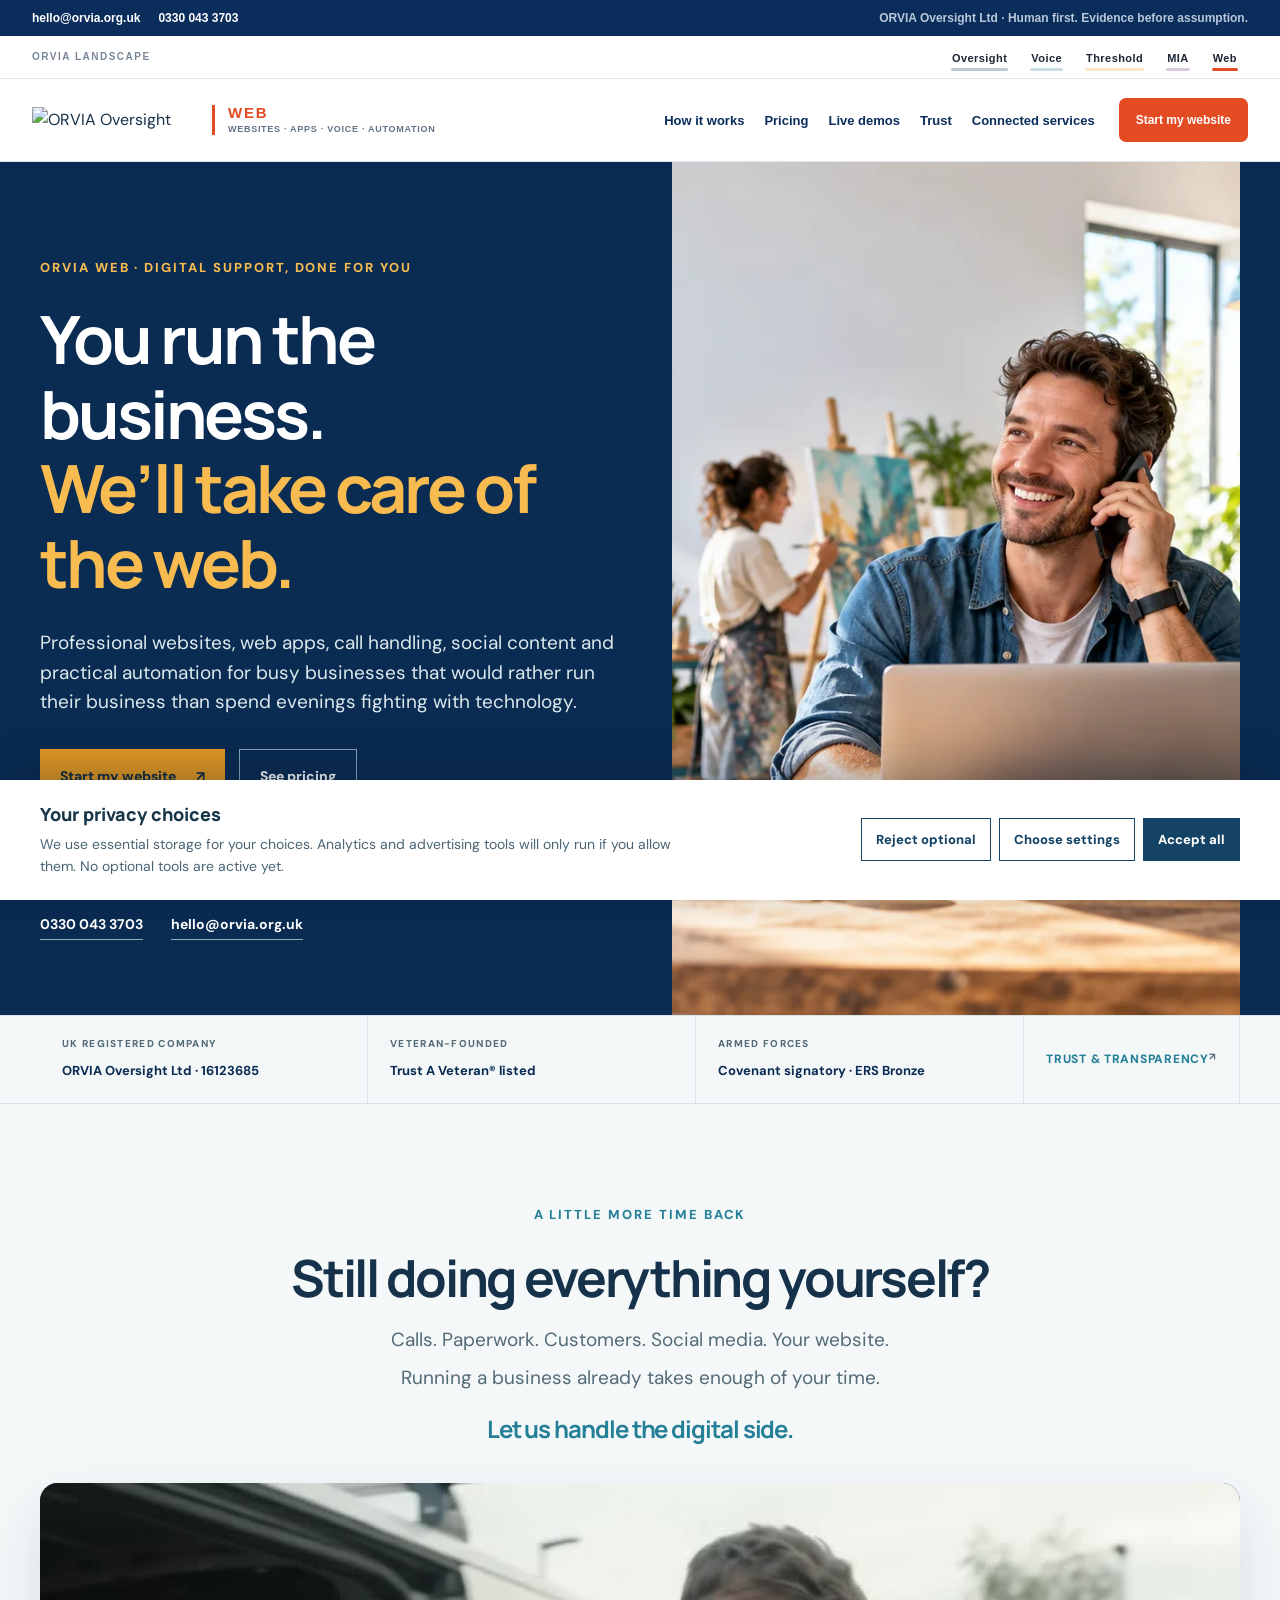
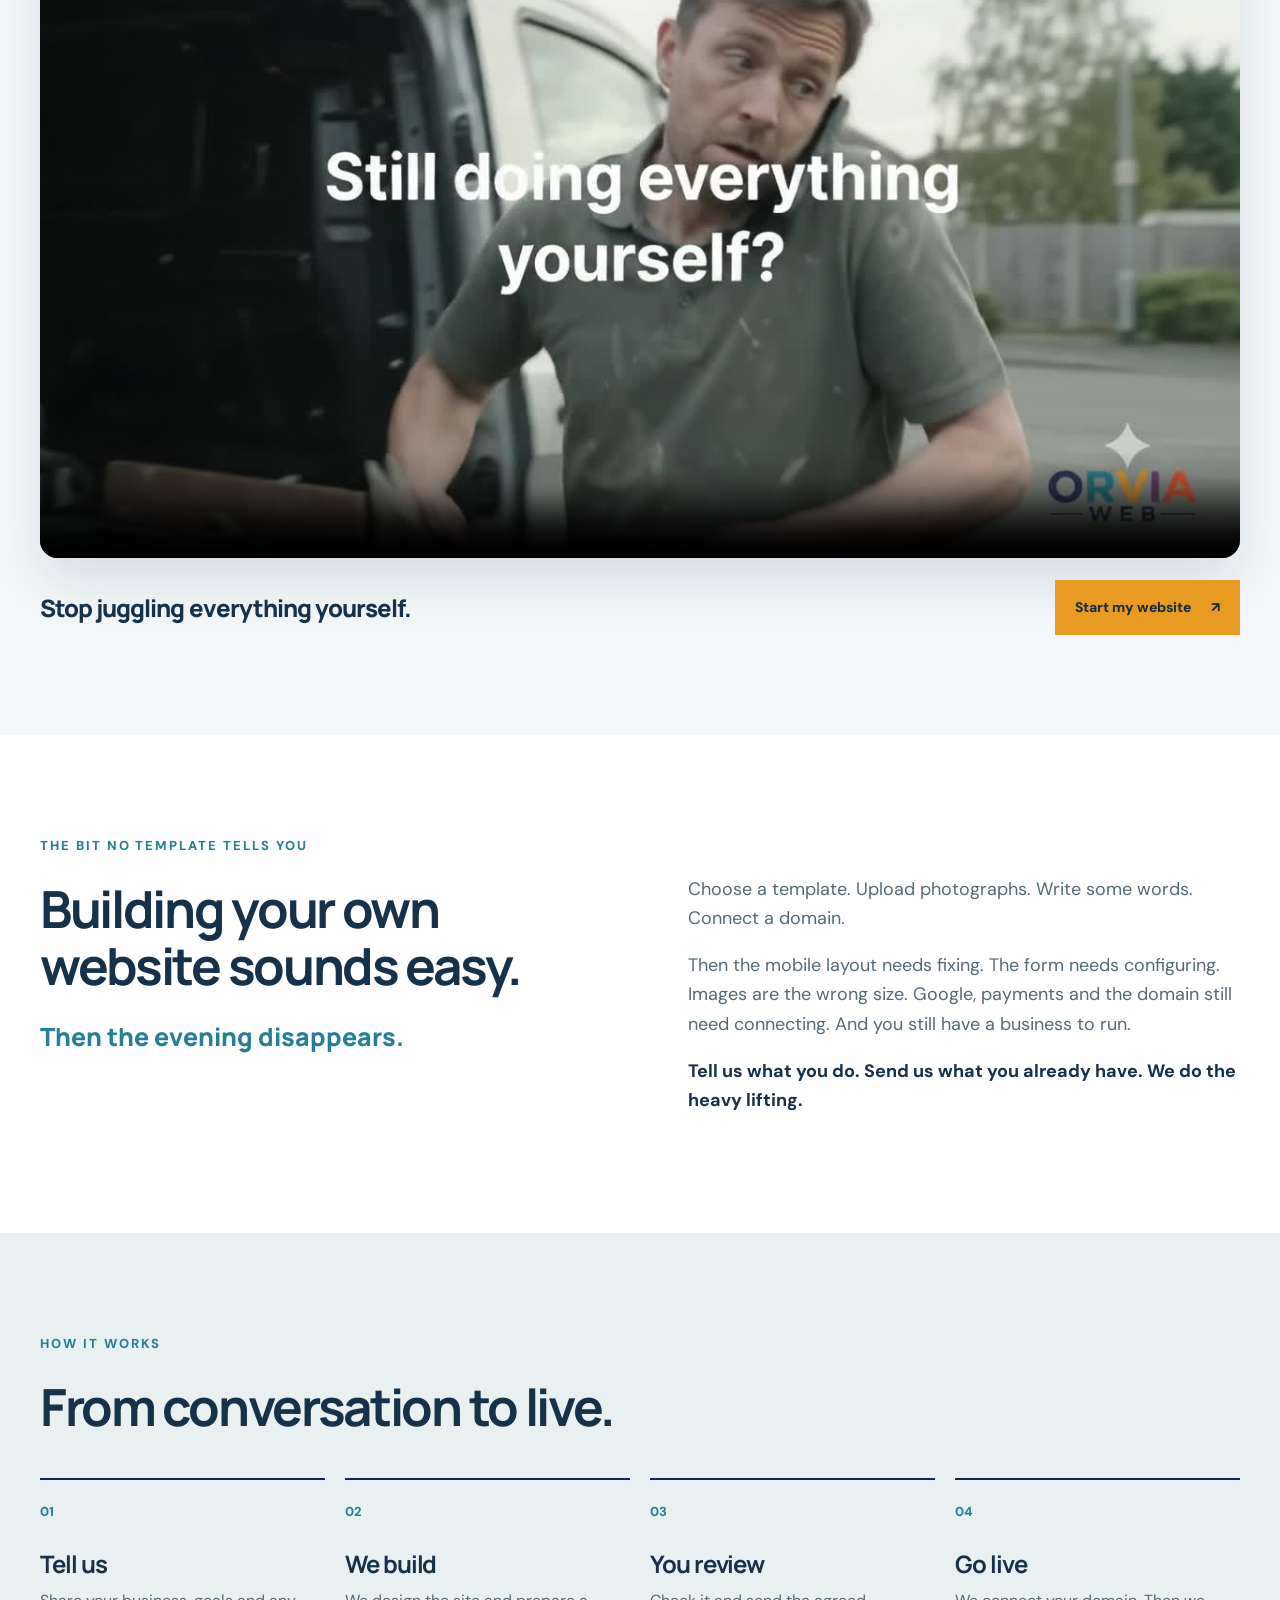
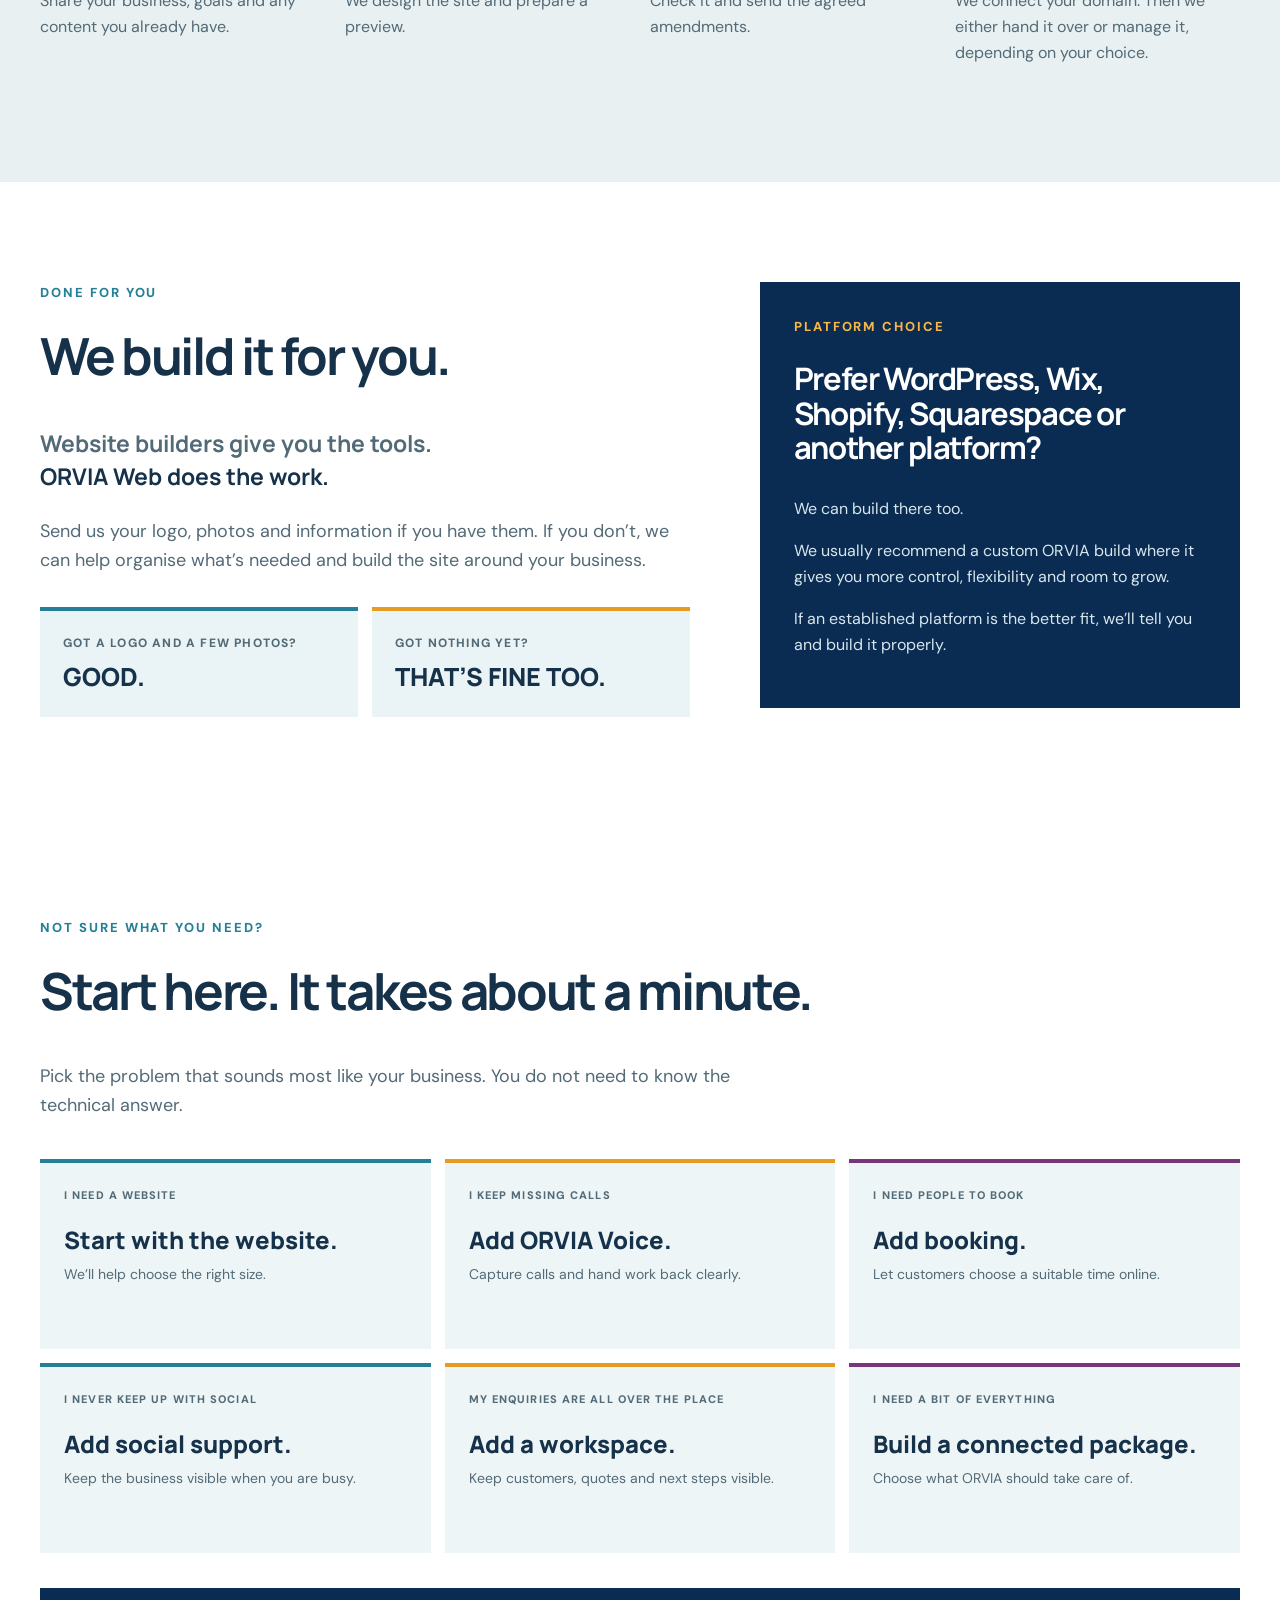
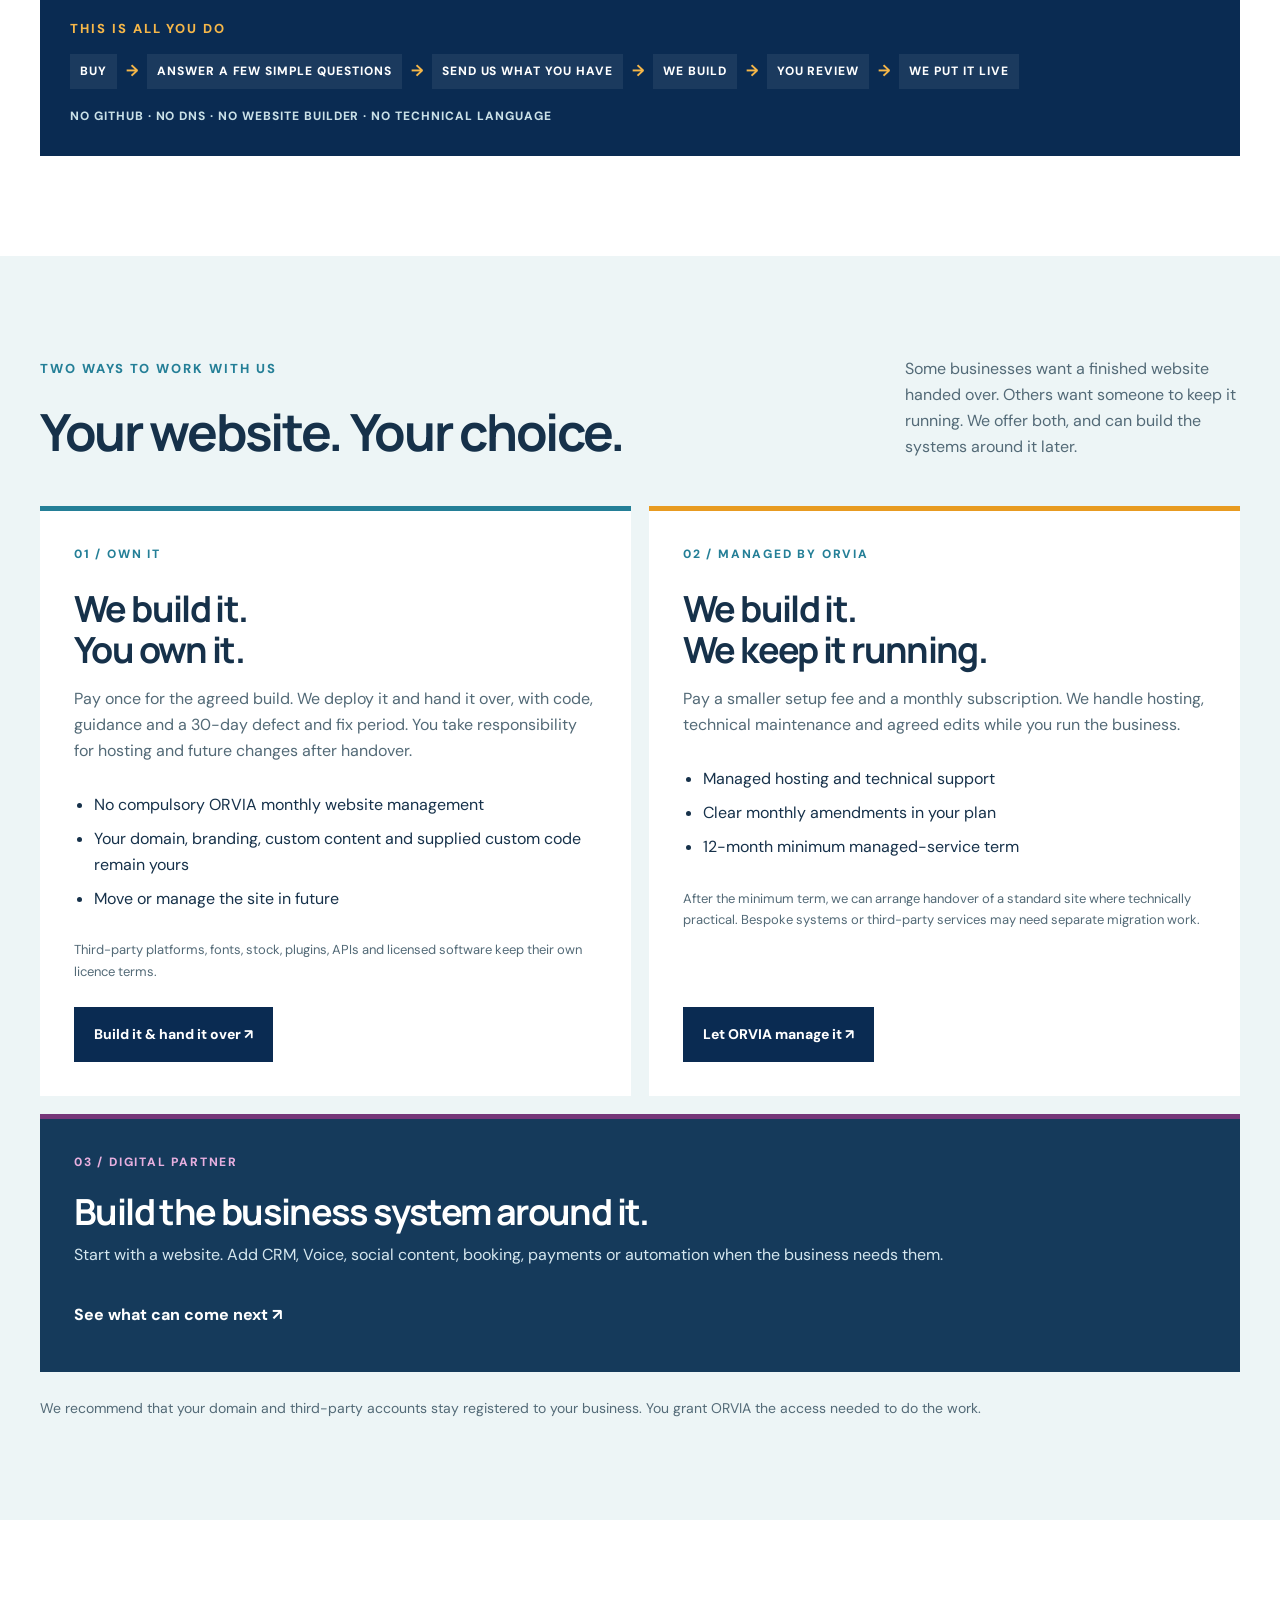
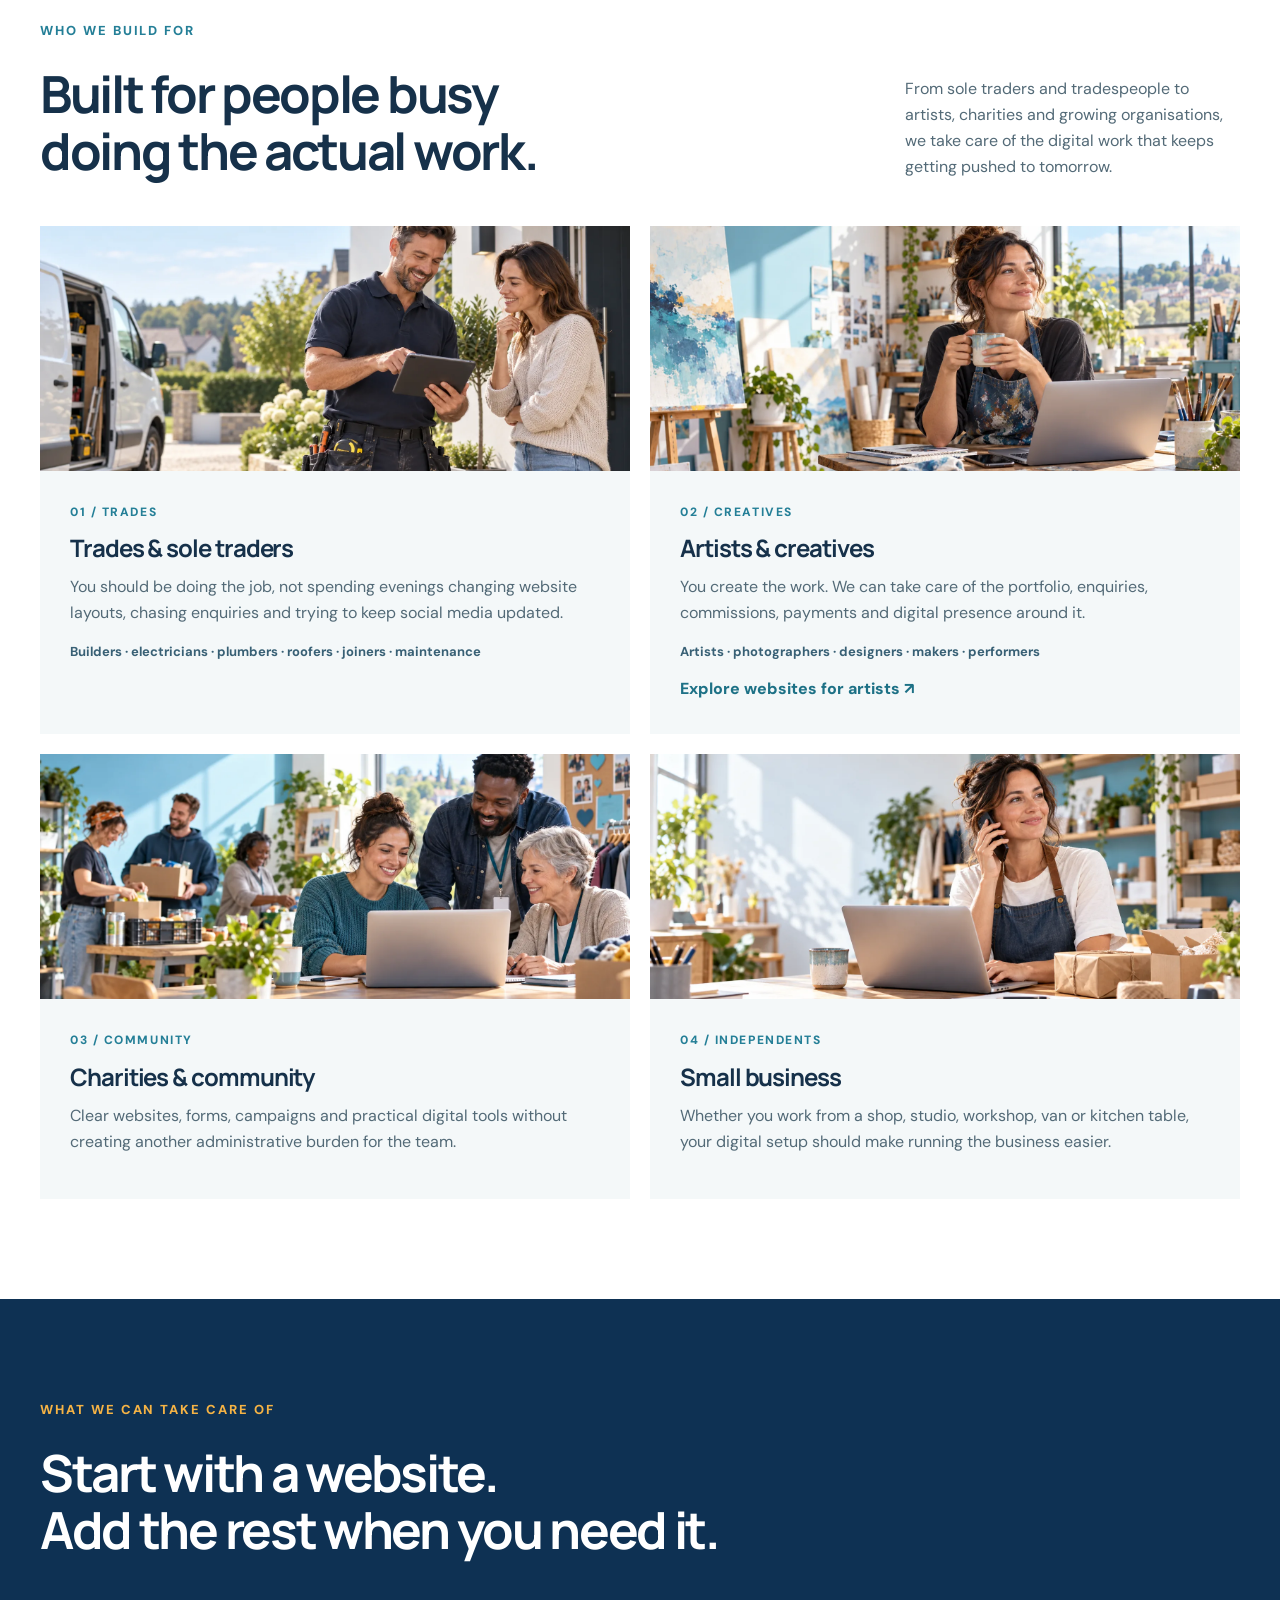
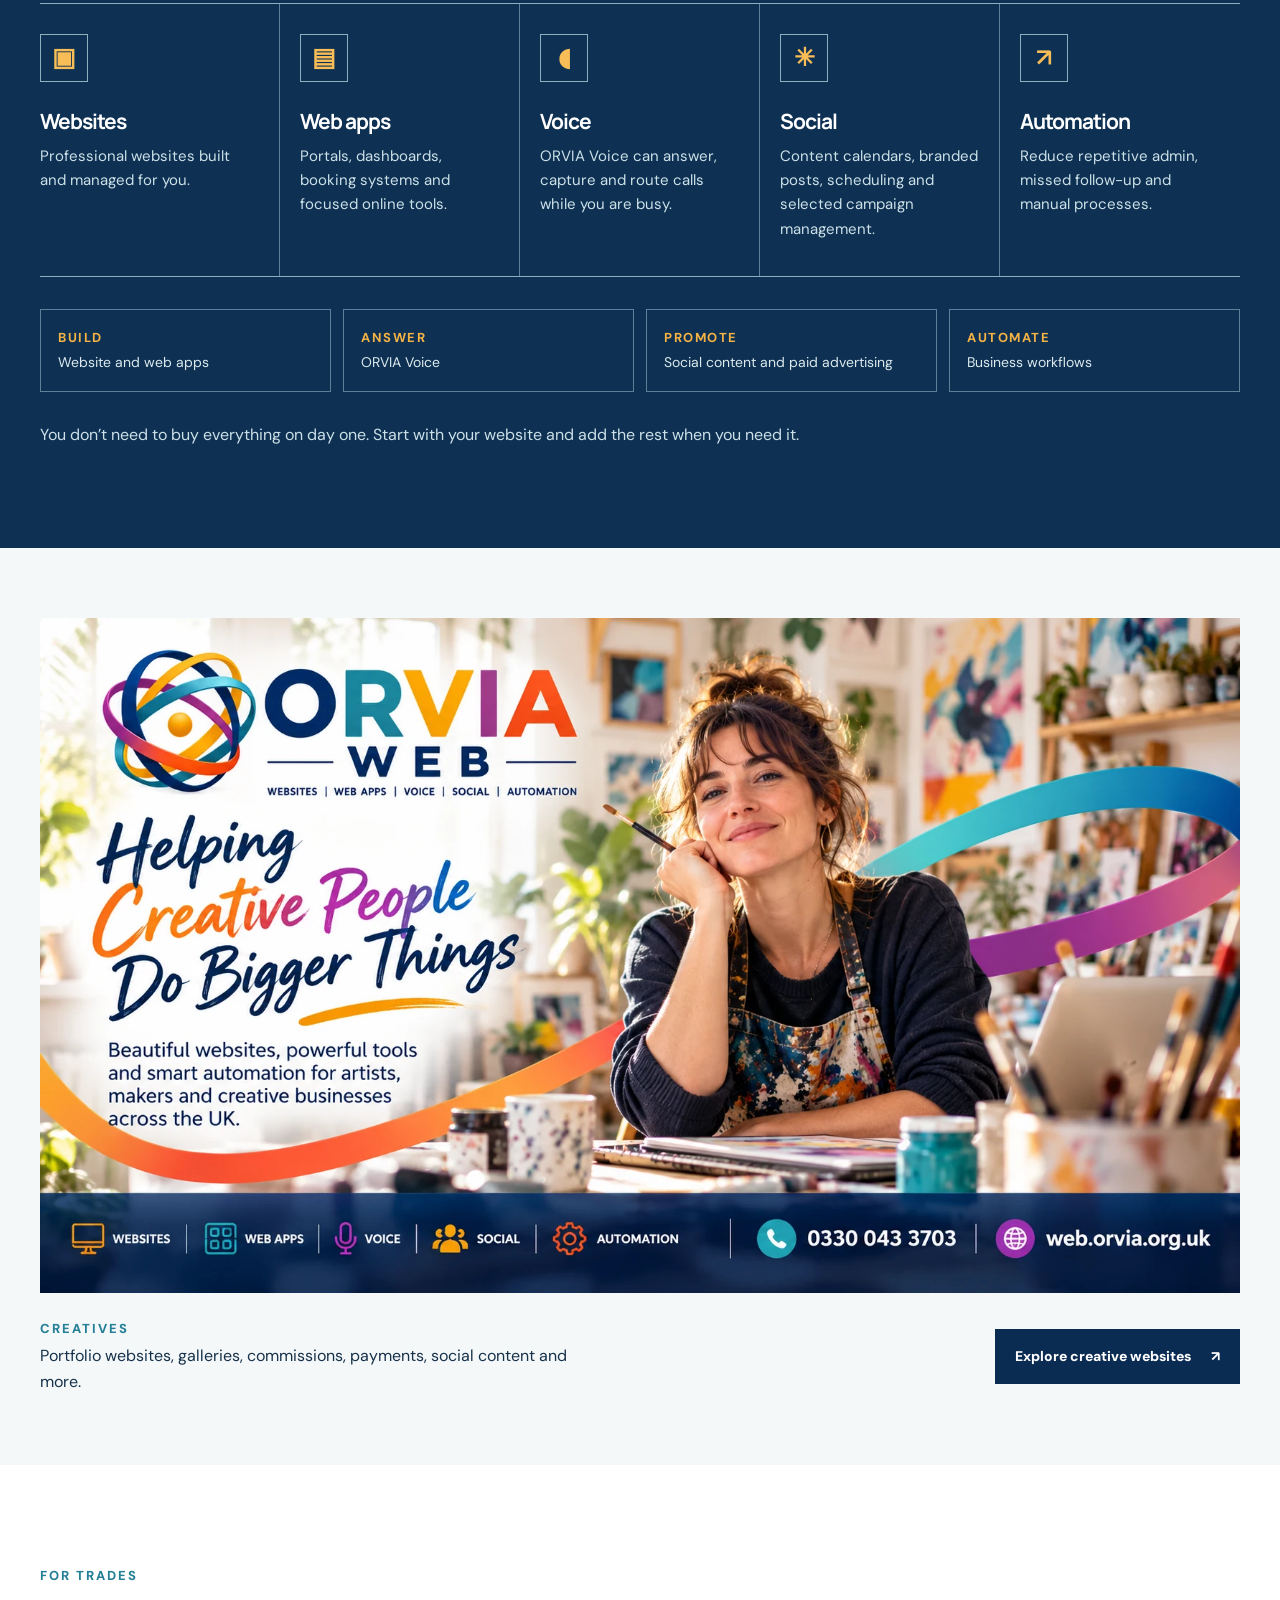
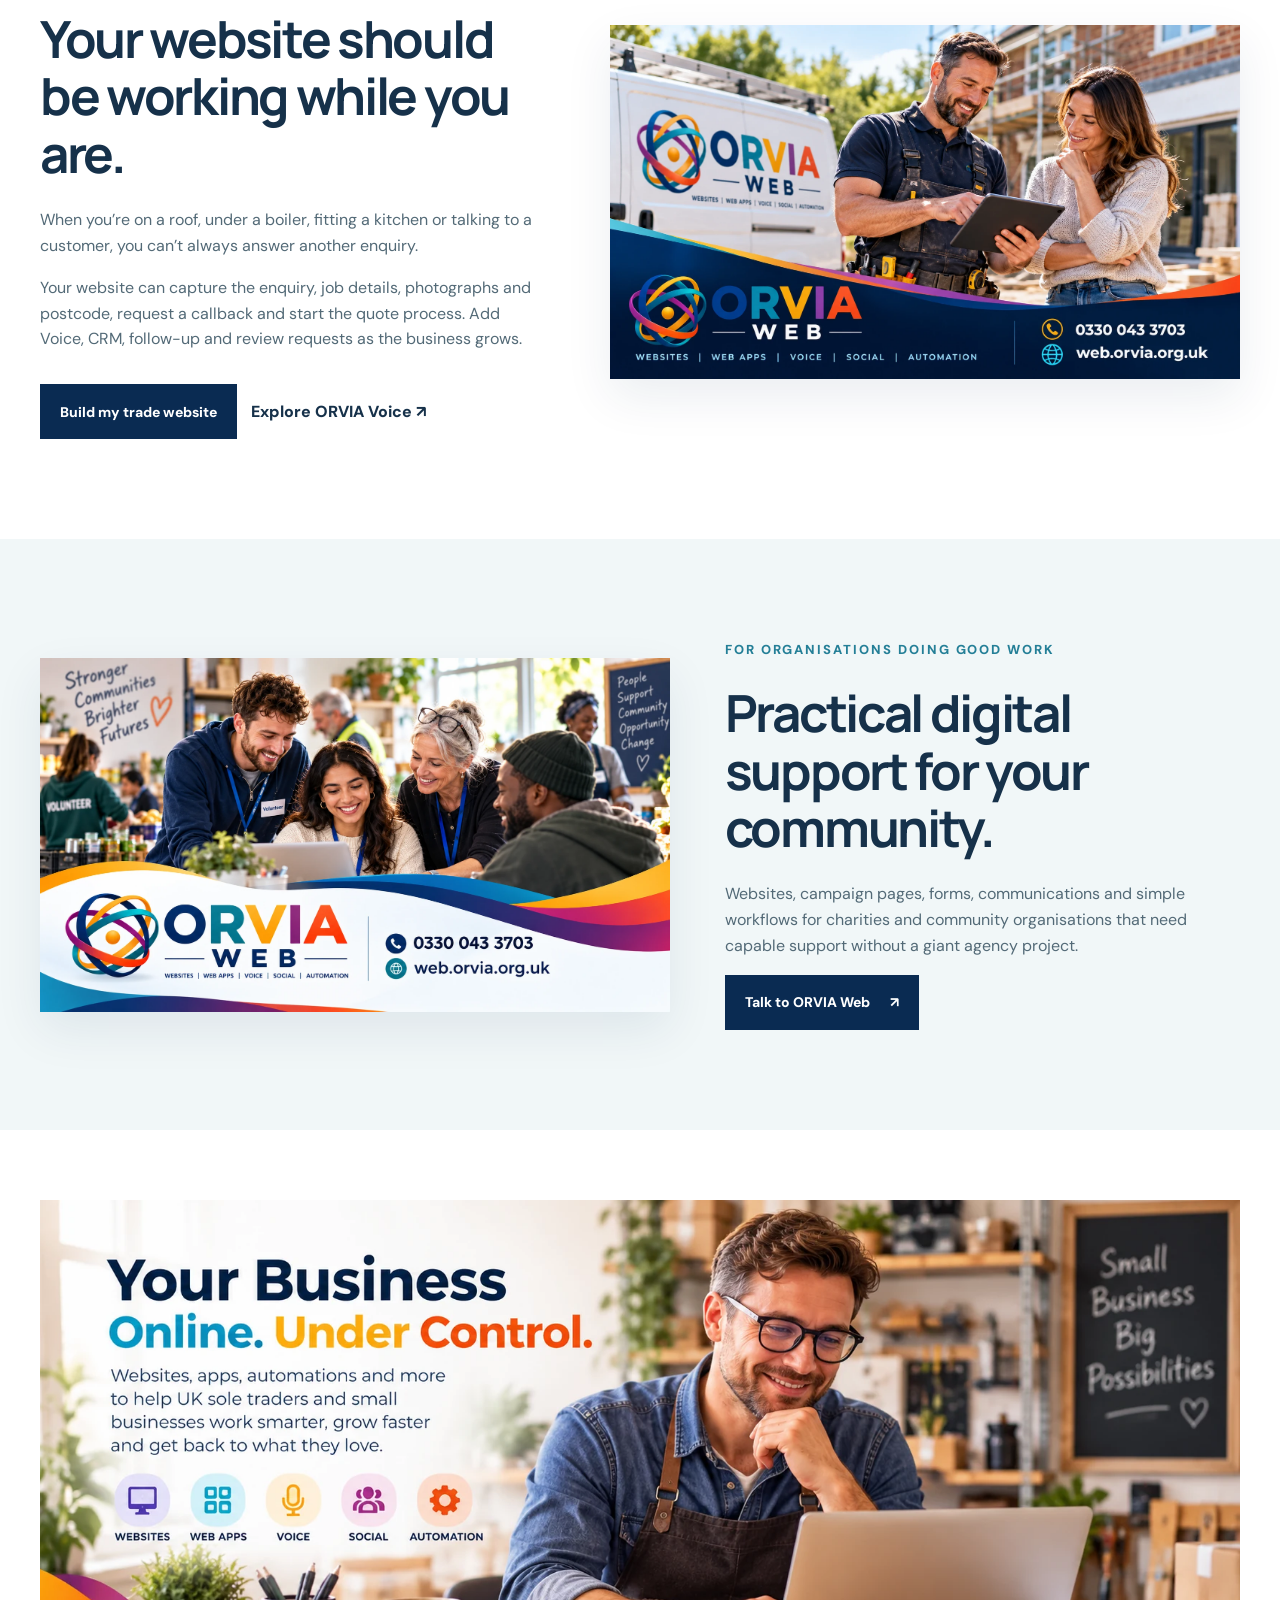
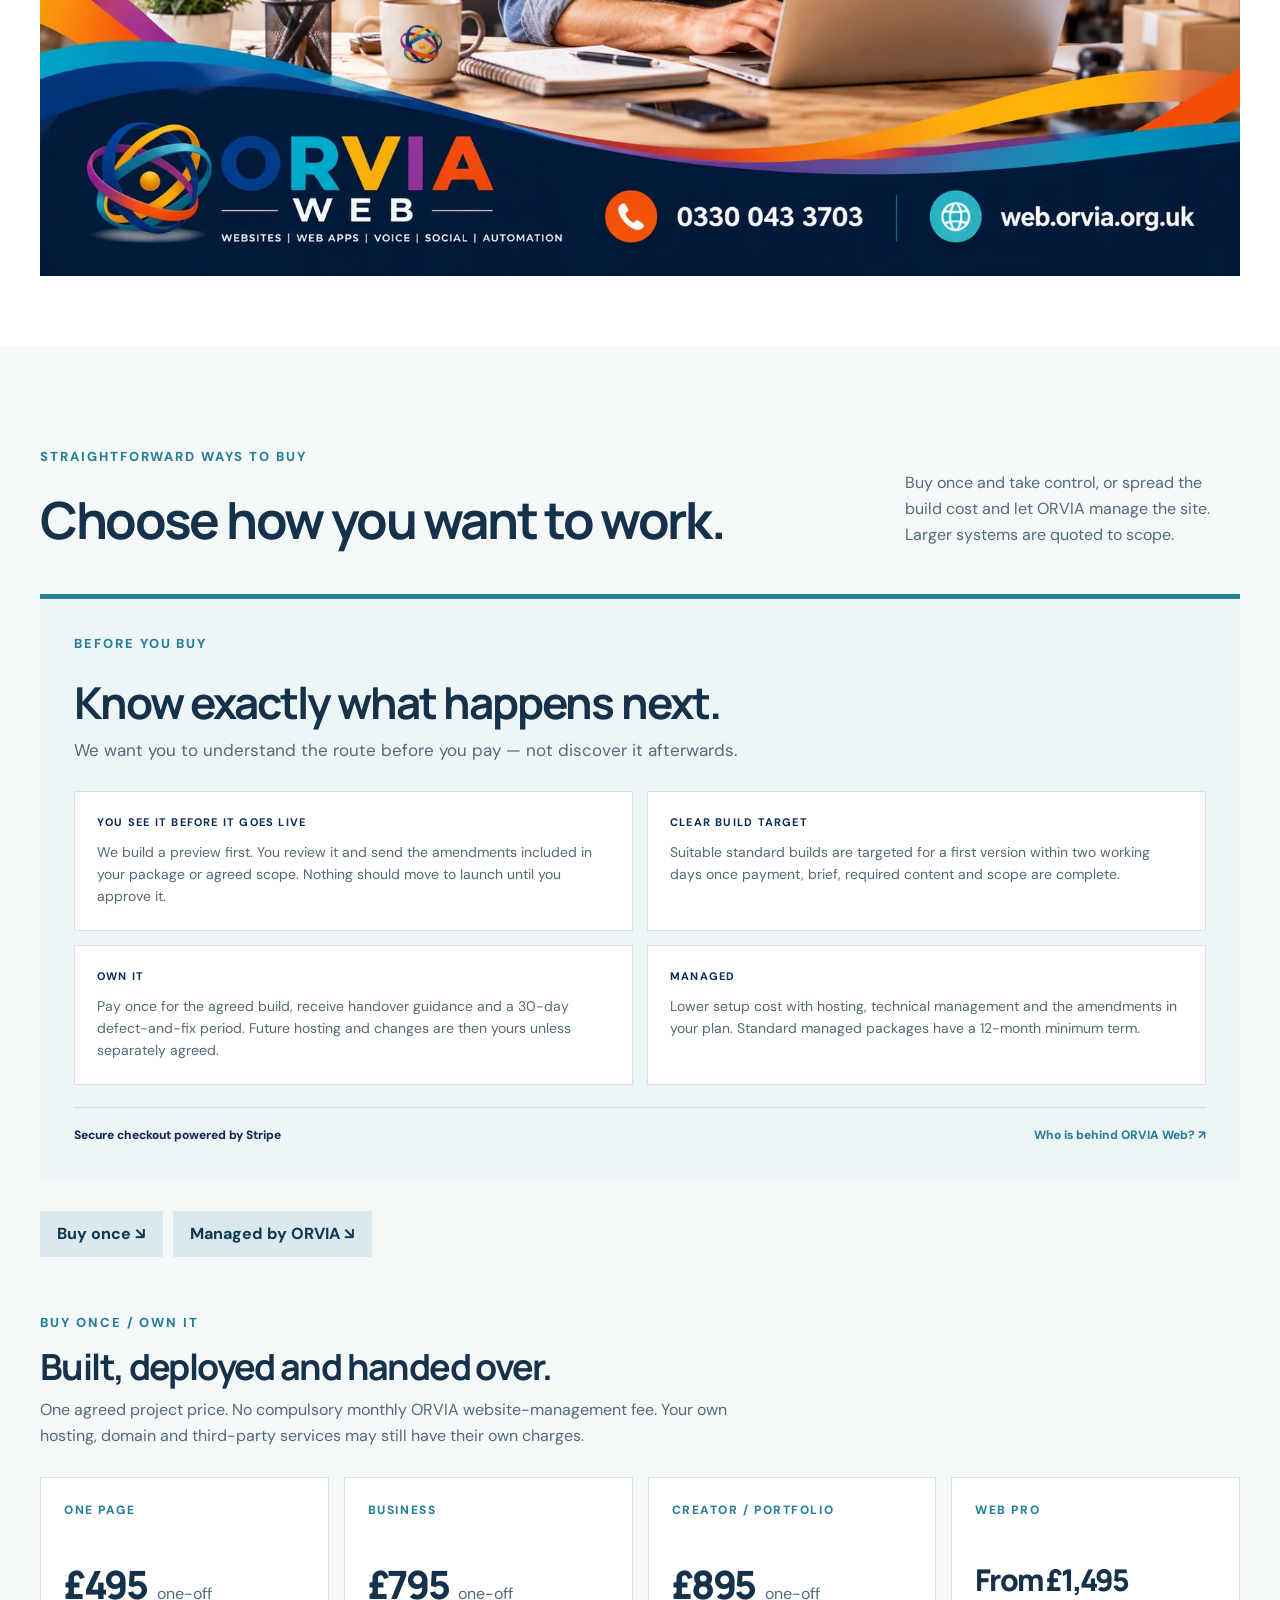
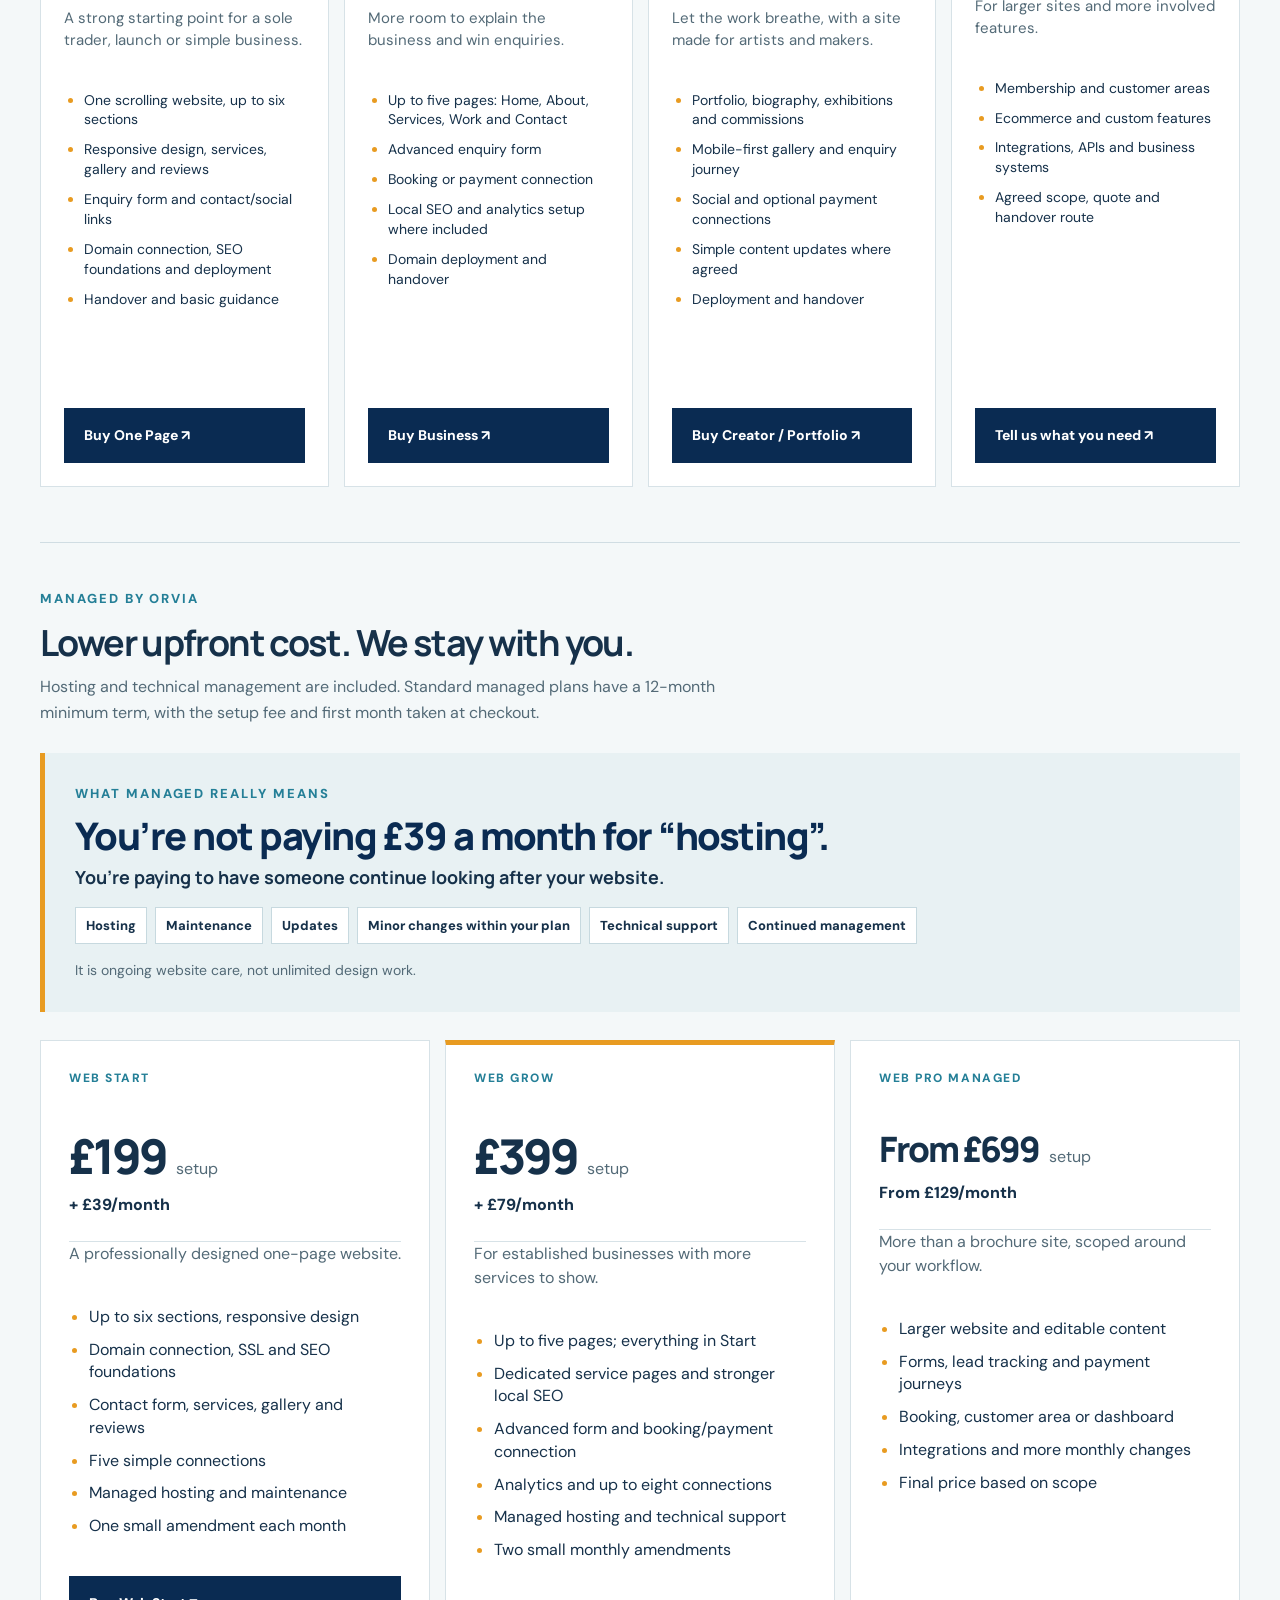
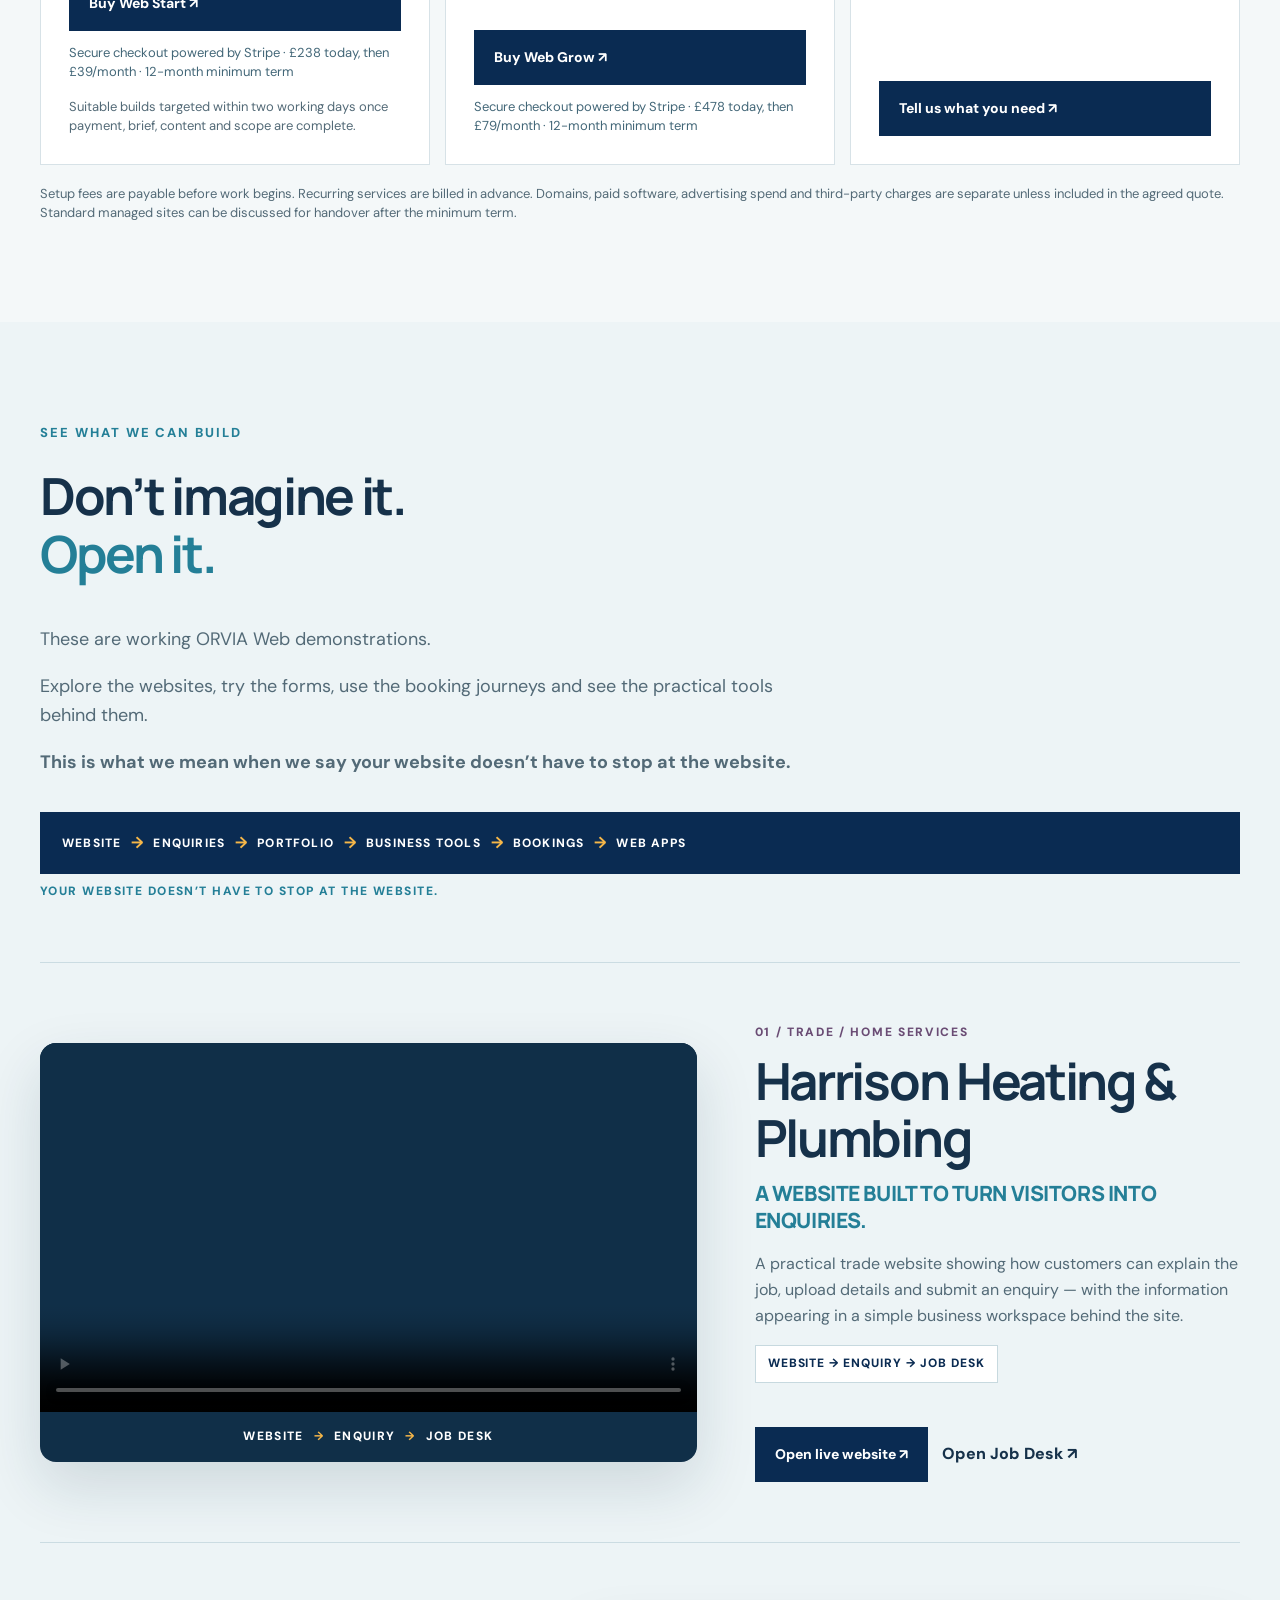
==== index.html @ 3dd6f27b "Use canonical ORVIA contact email" ====
<!doctype html>
<html lang="en-GB">
<head>
<meta charset="utf-8"><meta name="viewport" content="width=device-width,initial-scale=1"><meta name="theme-color" content="#ffffff">
<meta name="description" content="ORVIA Web builds and manages websites, web apps, Voice, social content and practical automation for busy UK businesses. Websites from £199 setup plus £39 per month.">
<link rel="canonical" href="https://web.orvia.org.uk/">
<meta property="og:type" content="website">
<meta property="og:url" content="https://web.orvia.org.uk/">
<meta property="og:title" content="ORVIA Web | You run the business. We'll take care of the web.">
<meta property="og:description" content="Done-for-you websites and practical digital support for busy UK businesses. See working ORVIA Web demonstrations and choose an Own It or managed website.">
<meta property="og:image" content="https://web.orvia.org.uk/media/orvia-video-poster.jpg">
<meta property="og:image:alt" content="ORVIA Web — done-for-you websites and digital support">
<meta name="twitter:card" content="summary_large_image">
<meta name="twitter:title" content="ORVIA Web | You run the business. We'll take care of the web.">
<meta name="twitter:description" content="Done-for-you websites and practical digital support for busy UK businesses.">
<meta name="twitter:image" content="https://web.orvia.org.uk/media/orvia-video-poster.jpg">
<title>ORVIA Web | You run the business. We'll take care of the web.</title>
<link rel="icon" href="favicon.svg" type="image/svg+xml"><link rel="preconnect" href="https://fonts.googleapis.com"><link rel="preconnect" href="https://fonts.gstatic.com" crossorigin><link href="https://fonts.googleapis.com/css2?family=DM+Sans:wght@400;500;600;700&family=Manrope:wght@400;500;600;700;800&display=swap" rel="stylesheet"><link rel="stylesheet" href="style.css">
<link rel="stylesheet" href="landscape.css">
</head>
<body>
<div class="orvia-landscape"><div class="orvia-landscape__inner"><span class="orvia-landscape__label">ORVIA LANDSCAPE</span><nav class="orvia-landscape__nav" aria-label="ORVIA landscape"><a class="o" href="https://orvia.org.uk/">Oversight</a><a class="r" href="https://orviavoice.co.uk/">Voice</a><a class="v" href="https://threshold.orvia.org.uk/">Threshold</a><a class="i" href="https://mia.orvia.org.uk/">MIA</a><a class="a" href="https://web.orvia.org.uk/" aria-current="page">Web</a></nav></div></div>
<a class="skip" href="#main">Skip to content</a>
<header class="site-header"><div class="shell nav-wrap"><a class="brand orvia-product-brand" href="#top" aria-label="ORVIA Web homepage"><img class="orvia-master-logo" src="https://orvia.org.uk/assets/orvia-logo.png" alt="ORVIA Oversight"><span class="orvia-product-name"><strong>WEB</strong><small>Websites · Apps · Voice · Automation</small></span></a><nav aria-label="Main navigation"><a href="#how-it-works">How it works</a><a href="#pricing">Pricing</a><a href="#showcase">Live demos</a><a href="trust/">Trust</a><a href="#connected">Connected services</a></nav><a class="header-cta" href="#contact">Start my website <span aria-hidden="true">↗</span></a></div></header>
<main id="main">
<section class="hero" id="top"><div class="shell hero-grid"><div class="hero-copy"><p class="eyebrow">ORVIA WEB · DIGITAL SUPPORT, DONE FOR YOU</p><h1>You run the business.<br><em>We’ll take care of the web.</em></h1><p class="lead">Professional websites, web apps, call handling, social content and practical automation for busy businesses that would rather run their business than spend evenings fighting with technology.</p><div class="actions"><a class="button primary" href="#choices">Start my website <span aria-hidden="true">↗</span></a><a class="button secondary" href="#pricing">See pricing</a></div><a class="hero-showcase-link" href="#showcase">See what we can build ↘</a><div class="hero-contact"><a href="tel:03300433703">0330 043 3703</a><a href="mailto:hello@orvia.org.uk">hello@orvia.org.uk</a></div></div><div class="hero-image"><img src="images/owner.webp" alt="Small UK business owner working on a laptop in his workshop." width="1672" height="941" fetchpriority="high"></div></div></section>
<section class="trust-strip" aria-label="ORVIA Web trust and verification"><div class="shell trust-strip-grid">
<div><span>UK REGISTERED COMPANY</span><strong>ORVIA Oversight Ltd · 16123685</strong></div>
<div><span>VETERAN-FOUNDED</span><strong>Trust A Veteran® listed</strong></div>
<div><span>ARMED FORCES</span><strong>Covenant signatory · ERS Bronze</strong></div>
<a href="trust/">Trust &amp; transparency <span aria-hidden="true">↗</span></a>
</div></section>
<section class="video-section section" id="overview"><div class="shell narrow center"><p class="eyebrow">A little more time back</p><h2>Still doing everything yourself?</h2><p class="section-lead">Calls. Paperwork. Customers. Social media. Your website.</p><p class="section-lead">Running a business already takes enough of your time.</p><h3>Let us handle the digital side.</h3></div><div class="shell"><div class="film-wrap"><video controls playsinline muted preload="metadata" poster="media/orvia-video-poster.jpg" width="1280" height="720" aria-label="ORVIA Web promotional film"><source src="media/orvia-web-film.mp4" type="video/mp4">Your browser does not support video playback.</video></div><div class="video-after"><p>Stop juggling everything yourself.</p><a class="button primary" href="#pricing">Start my website <span aria-hidden="true">↗</span></a></div></div></section>
<section class="section story" id="story"><div class="shell story-grid"><div><p class="eyebrow">The bit no template tells you</p><h2>Building your own website sounds easy.</h2><p class="story-punch">Then the evening disappears.</p></div><div><p>Choose a template. Upload photographs. Write some words. Connect a domain.</p><p>Then the mobile layout needs fixing. The form needs configuring. Images are the wrong size. Google, payments and the domain still need connecting. And you still have a business to run.</p><p><strong>Tell us what you do. Send us what you already have. We do the heavy lifting.</strong></p></div></div></section><section class="section process" id="how-it-works"><div class="shell"><p class="eyebrow">How it works</p><h2>From conversation to live.</h2><div class="steps"><div><span>01</span><h3>Tell us</h3><p>Share your business, goals and any content you already have.</p></div><div><span>02</span><h3>We build</h3><p>We design the site and prepare a preview.</p></div><div><span>03</span><h3>You review</h3><p>Check it and send the agreed amendments.</p></div><div><span>04</span><h3>Go live</h3><p>We connect your domain. Then we either hand it over or manage it, depending on your choice.</p></div></div></div></section><section class="section build-for-you" id="we-build-it"><div class="shell build-grid"><div><p class="eyebrow">Done for you</p><h2>We build it for you.</h2><p class="build-lead">Website builders give you the tools.<br><strong>ORVIA Web does the work.</strong></p><p>Send us your logo, photos and information if you have them. If you don’t, we can help organise what’s needed and build the site around your business.</p><div class="build-scenarios"><div><span>GOT A LOGO AND A FEW PHOTOS?</span><strong>GOOD.</strong></div><div><span>GOT NOTHING YET?</span><strong>THAT’S FINE TOO.</strong></div></div></div><aside class="platform-note"><p class="eyebrow">Platform choice</p><h3>Prefer WordPress, Wix, Shopify, Squarespace or another platform?</h3><p>We can build there too.</p><p>We usually recommend a custom ORVIA build where it gives you more control, flexibility and room to grow.</p><p>If an established platform is the better fit, we’ll tell you and build it properly.</p></aside></div></section>
<section class="section need-sieve" id="need-sieve"><div class="shell"><div class="sieve-heading"><p class="eyebrow">Not sure what you need?</p><h2>Start here. It takes about a minute.</h2><p>Pick the problem that sounds most like your business. You do not need to know the technical answer.</p></div><div class="sieve-grid"><a href="#pricing"><span>I NEED A WEBSITE</span><strong>Start with the website.</strong><small>We’ll help choose the right size.</small></a><a href="#connected"><span>I KEEP MISSING CALLS</span><strong>Add ORVIA Voice.</strong><small>Capture calls and hand work back clearly.</small></a><a href="#connected"><span>I NEED PEOPLE TO BOOK</span><strong>Add booking.</strong><small>Let customers choose a suitable time online.</small></a><a href="#connected"><span>I NEVER KEEP UP WITH SOCIAL</span><strong>Add social support.</strong><small>Keep the business visible when you are busy.</small></a><a href="#systems"><span>MY ENQUIRIES ARE ALL OVER THE PLACE</span><strong>Add a workspace.</strong><small>Keep customers, quotes and next steps visible.</small></a><a href="#package-builder"><span>I NEED A BIT OF EVERYTHING</span><strong>Build a connected package.</strong><small>Choose what ORVIA should take care of.</small></a></div><div class="simple-journey"><p class="eyebrow">This is all you do</p><div><span>BUY</span><b>→</b><span>ANSWER A FEW SIMPLE QUESTIONS</span><b>→</b><span>SEND US WHAT YOU HAVE</span><b>→</b><span>WE BUILD</span><b>→</b><span>YOU REVIEW</span><b>→</b><span>WE PUT IT LIVE</span></div><p>NO GITHUB · NO DNS · NO WEBSITE BUILDER · NO TECHNICAL LANGUAGE</p></div></div></section><section class="section choices" id="choices"><div class="shell"><div class="section-heading"><div><p class="eyebrow">Two ways to work with us</p><h2>Your website. Your choice.</h2></div><p>Some businesses want a finished website handed over. Others want someone to keep it running. We offer both, and can build the systems around it later.</p></div><div class="choice-grid"><article><span>01 / OWN IT</span><h3>We build it.<br>You own it.</h3><p>Pay once for the agreed build. We deploy it and hand it over, with code, guidance and a 30-day defect and fix period. You take responsibility for hosting and future changes after handover.</p><ul><li>No compulsory ORVIA monthly website management</li><li>Your domain, branding, custom content and supplied custom code remain yours</li><li>Move or manage the site in future</li></ul><p class="choice-note">Third-party platforms, fonts, stock, plugins, APIs and licensed software keep their own licence terms.</p><a class="button dark" href="#buy-once">Build it &amp; hand it over ↗</a></article><article><span>02 / MANAGED BY ORVIA</span><h3>We build it.<br>We keep it running.</h3><p>Pay a smaller setup fee and a monthly subscription. We handle hosting, technical maintenance and agreed edits while you run the business.</p><ul><li>Managed hosting and technical support</li><li>Clear monthly amendments in your plan</li><li>12-month minimum managed-service term</li></ul><p class="choice-note">After the minimum term, we can arrange handover of a standard site where technically practical. Bespoke systems or third-party services may need separate migration work.</p><a class="button dark" href="#managed">Let ORVIA manage it ↗</a></article><article class="choice-growth"><span>03 / DIGITAL PARTNER</span><h3>Build the business system around it.</h3><p>Start with a website. Add CRM, Voice, social content, booking, payments or automation when the business needs them.</p><a class="inline" href="#systems">See what can come next ↗</a></article></div><p class="ownership-note">We recommend that your domain and third-party accounts stay registered to your business. You grant ORVIA the access needed to do the work.</p></div></section>
<section class="section sectors" id="sectors"><div class="shell"><div class="section-heading"><div><p class="eyebrow">Who we build for</p><h2>Built for people busy<br>doing the actual work.</h2></div><p>From sole traders and tradespeople to artists, charities and growing organisations, we take care of the digital work that keeps getting pushed to tomorrow.</p></div><div class="sector-grid"><article class="sector-card"><img src="images/trade.webp" alt="Tradesman discussing work with a customer beside his work van." width="1672" height="941" loading="lazy"><div><span>01 / TRADES</span><h3>Trades & sole traders</h3><p>You should be doing the job, not spending evenings changing website layouts, chasing enquiries and trying to keep social media updated.</p><small>Builders · electricians · plumbers · roofers · joiners · maintenance</small></div></article><article class="sector-card"><img src="images/creative.webp" alt="Independent artist working from a bright creative studio." width="1672" height="941" loading="lazy"><div><span>02 / CREATIVES</span><h3>Artists & creatives</h3><p>You create the work. We can take care of the portfolio, enquiries, commissions, payments and digital presence around it.</p><small>Artists · photographers · designers · makers · performers</small><a class="sector-link" href="artists/">Explore websites for artists ↗</a></div></article><article class="sector-card"><img src="images/community.webp" alt="Charity and community volunteers working together around a laptop." width="1672" height="941" loading="lazy"><div><span>03 / COMMUNITY</span><h3>Charities & community</h3><p>Clear websites, forms, campaigns and practical digital tools without creating another administrative burden for the team.</p></div></article><article class="sector-card"><img src="images/small-business.webp" alt="Small business owner managing her business from a laptop." width="1672" height="941" loading="lazy"><div><span>04 / INDEPENDENTS</span><h3>Small business</h3><p>Whether you work from a shop, studio, workshop, van or kitchen table, your digital setup should make running the business easier.</p></div></article></div></div></section>
<section class="section services" id="services"><div class="shell"><p class="eyebrow">What we can take care of</p><h2>Start with a website.<br>Add the rest when you need it.</h2><div class="service-grid"><article><span class="service-icon">▣</span><h3>Websites</h3><p>Professional websites built and managed for you.</p></article><article><span class="service-icon">▤</span><h3>Web apps</h3><p>Portals, dashboards, booking systems and focused online tools.</p></article><article><span class="service-icon">◖</span><h3>Voice</h3><p>ORVIA Voice can answer, capture and route calls while you are busy.</p></article><article><span class="service-icon">✳</span><h3>Social</h3><p>Content calendars, branded posts, scheduling and selected campaign management.</p></article><article><span class="service-icon">↗</span><h3>Automation</h3><p>Reduce repetitive admin, missed follow-up and manual processes.</p></article></div><div class="service-journey" aria-label="Optional services"><div><strong>Build</strong><span>Website and web apps</span></div><div><strong>Answer</strong><span>ORVIA Voice</span></div><div><strong>Promote</strong><span>Social content and paid advertising</span></div><div><strong>Automate</strong><span>Business workflows</span></div></div><p class="services-end">You don’t need to buy everything on day one. Start with your website and add the rest when you need it.</p></div></section>
<section class="visual-band"><div class="shell"><img src="images/branded-creative.webp" alt="ORVIA Web graphic: Helping Creative People Do Bigger Things." width="1672" height="941" loading="lazy"><div class="visual-caption"><div><p class="eyebrow">Creatives</p><p>Portfolio websites, galleries, commissions, payments, social content and more.</p></div><a class="button dark" href="artists/">Explore creative websites <span aria-hidden="true">↗</span></a></div></div></section>
<section class="section feature"><div class="shell feature-grid"><div class="feature-copy"><p class="eyebrow">For trades</p><h2>Your website should be working while you are.</h2><p>When you’re on a roof, under a boiler, fitting a kitchen or talking to a customer, you can’t always answer another enquiry.</p><p>Your website can capture the enquiry, job details, photographs and postcode, request a callback and start the quote process. Add Voice, CRM, follow-up and review requests as the business grows.</p><div class="actions"><a class="button dark" href="#contact">Build my trade website</a><a class="inline" href="https://orviavoice.co.uk/" target="_blank" rel="noopener noreferrer">Explore ORVIA Voice ↗</a></div></div><img class="feature-img" src="images/branded-trade.webp" alt="ORVIA Web trade services graphic showing a tradesperson and customer beside a branded van." width="1672" height="941" loading="lazy"></div></section>
<section class="section feature charity"><div class="shell feature-grid reverse"><img class="feature-img" src="images/branded-community.webp" alt="ORVIA Web community services graphic with volunteers working together." width="1672" height="941" loading="lazy"><div class="feature-copy"><p class="eyebrow">For organisations doing good work</p><h2>Practical digital support for your community.</h2><p>Websites, campaign pages, forms, communications and simple workflows for charities and community organisations that need capable support without a giant agency project.</p><a class="button dark" href="#contact">Talk to ORVIA Web <span aria-hidden="true">↗</span></a></div></div></section>
<section class="section statement"><div class="shell"><img src="images/under-control.webp" alt="ORVIA Web graphic: Your Business. Online. Under Control. Websites, web apps, Voice, social and automation." width="1672" height="941" loading="lazy"><div class="statement-mobile"><p class="eyebrow">ORVIA Web</p><h2>Your business.<br>Online. Under control.</h2><p>Websites · Web apps · Voice · Social · Automation</p></div></div></section>
<section class="section pricing" id="pricing"><div class="shell"><div class="section-heading"><div><p class="eyebrow">Straightforward ways to buy</p><h2>Choose how you want to work.</h2></div><p>Buy once and take control, or spread the build cost and let ORVIA manage the site. Larger systems are quoted to scope.</p></div><div class="before-you-buy">
<div class="before-buy-head"><p class="eyebrow">Before you buy</p><h3>Know exactly what happens next.</h3><p>We want you to understand the route before you pay — not discover it afterwards.</p></div>
<div class="before-buy-grid">
<div><strong>YOU SEE IT BEFORE IT GOES LIVE</strong><p>We build a preview first. You review it and send the amendments included in your package or agreed scope. Nothing should move to launch until you approve it.</p></div>
<div><strong>CLEAR BUILD TARGET</strong><p>Suitable standard builds are targeted for a first version within two working days once payment, brief, required content and scope are complete.</p></div>
<div><strong>OWN IT</strong><p>Pay once for the agreed build, receive handover guidance and a 30-day defect-and-fix period. Future hosting and changes are then yours unless separately agreed.</p></div>
<div><strong>MANAGED</strong><p>Lower setup cost with hosting, technical management and the amendments in your plan. Standard managed packages have a 12-month minimum term.</p></div>
</div>
<div class="before-buy-foot"><span>Secure checkout powered by Stripe</span><a href="trust/">Who is behind ORVIA Web? ↗</a></div>
</div><div class="pricing-jump"><a href="#buy-once">Buy once ↘</a><a href="#managed">Managed by ORVIA ↘</a></div>
<div class="pricing-route" id="buy-once"><p class="eyebrow">Buy once / own it</p><h3>Built, deployed and handed over.</h3><p>One agreed project price. No compulsory monthly ORVIA website-management fee. Your own hosting, domain and third-party services may still have their own charges.</p><div class="price-grid four"><article class="price-card"><span class="plan-label">ONE PAGE</span><div class="price"><strong>£495</strong><span>one-off</span></div><p>A strong starting point for a sole trader, launch or simple business.</p><ul><li>One scrolling website, up to six sections</li><li>Responsive design, services, gallery and reviews</li><li>Enquiry form and contact/social links</li><li>Domain connection, SEO foundations and deployment</li><li>Handover and basic guidance</li></ul><a class="button dark" href="https://buy.stripe.com/bJe00iccUaQS6qd02X0oM0L">Buy One Page ↗</a></article><article class="price-card"><span class="plan-label">BUSINESS</span><div class="price"><strong>£795</strong><span>one-off</span></div><p>More room to explain the business and win enquiries.</p><ul><li>Up to five pages: Home, About, Services, Work and Contact</li><li>Advanced enquiry form</li><li>Booking or payment connection</li><li>Local SEO and analytics setup where included</li><li>Domain deployment and handover</li></ul><a class="button dark" href="https://buy.stripe.com/cNidR83Goe34aGt6rl0oM0M">Buy Business ↗</a></article><article class="price-card"><span class="plan-label">CREATOR / PORTFOLIO</span><div class="price"><strong>£895</strong><span>one-off</span></div><p>Let the work breathe, with a site made for artists and makers.</p><ul><li>Portfolio, biography, exhibitions and commissions</li><li>Mobile-first gallery and enquiry journey</li><li>Social and optional payment connections</li><li>Simple content updates where agreed</li><li>Deployment and handover</li></ul><a class="button dark" href="https://buy.stripe.com/dRm9ASdgYgbcaGtdTN0oM0N">Buy Creator / Portfolio ↗</a></article><article class="price-card"><span class="plan-label">WEB PRO</span><div class="price quote"><strong>From £1,495</strong></div><p>For larger sites and more involved features.</p><ul><li>Membership and customer areas</li><li>Ecommerce and custom features</li><li>Integrations, APIs and business systems</li><li>Agreed scope, quote and handover route</li></ul><a class="button dark" href="#contact">Tell us what you need ↗</a></article></div></div>
<div class="pricing-route" id="managed"><p class="eyebrow">Managed by ORVIA</p><h3>Lower upfront cost. We stay with you.</h3><p>Hosting and technical management are included. Standard managed plans have a 12-month minimum term, with the setup fee and first month taken at checkout.</p><div class="managed-value"><p class="eyebrow">What managed really means</p><h4>You’re not paying £39 a month for “hosting”.</h4><strong>You’re paying to have someone continue looking after your website.</strong><ul><li>Hosting</li><li>Maintenance</li><li>Updates</li><li>Minor changes within your plan</li><li>Technical support</li><li>Continued management</li></ul><p>It is ongoing website care, not unlimited design work.</p></div><div class="price-grid"><article class="price-card"><span class="plan-label">WEB START</span><div class="price"><strong>£199</strong><span>setup</span></div><div class="monthly">+ £39/month</div><p>A professionally designed one-page website.</p><ul><li>Up to six sections, responsive design</li><li>Domain connection, SSL and SEO foundations</li><li>Contact form, services, gallery and reviews</li><li>Five simple connections</li><li>Managed hosting and maintenance</li><li>One small amendment each month</li></ul><a class="button dark" href="https://buy.stripe.com/aFaeVcb8Qe34g0N8zt0oM0I">Buy Web Start ↗</a><p class="stripe-note">Secure checkout powered by Stripe · £238 today, then £39/month · 12-month minimum term</p><p class="plan-note">Suitable builds targeted within two working days once payment, brief, content and scope are complete.</p></article><article class="price-card featured"><span class="plan-label">WEB GROW</span><div class="price"><strong>£399</strong><span>setup</span></div><div class="monthly">+ £79/month</div><p>For established businesses with more services to show.</p><ul><li>Up to five pages; everything in Start</li><li>Dedicated service pages and stronger local SEO</li><li>Advanced form and booking/payment connection</li><li>Analytics and up to eight connections</li><li>Managed hosting and technical support</li><li>Two small monthly amendments</li></ul><a class="button dark" href="https://buy.stripe.com/3cIdR85Owf7801PcPJ0oM0K">Buy Web Grow ↗</a><p class="stripe-note">Secure checkout powered by Stripe · £478 today, then £79/month · 12-month minimum term</p></article><article class="price-card"><span class="plan-label">WEB PRO MANAGED</span><div class="price quote"><strong>From £699</strong><span>setup</span></div><div class="monthly">From £129/month</div><p>More than a brochure site, scoped around your workflow.</p><ul><li>Larger website and editable content</li><li>Forms, lead tracking and payment journeys</li><li>Booking, customer area or dashboard</li><li>Integrations and more monthly changes</li><li>Final price based on scope</li></ul><a class="button dark" href="#contact">Tell us what you need ↗</a></article></div></div><p class="price-disclaimer">Setup fees are payable before work begins. Recurring services are billed in advance. Domains, paid software, advertising spend and third-party charges are separate unless included in the agreed quote. Standard managed sites can be discussed for handover after the minimum term.</p></div></section>
<section class="section showcase" id="showcase"><div class="shell"><div class="showcase-heading"><p class="eyebrow">See what we can build</p><h2>Don’t imagine it.<br><em>Open it.</em></h2><p>These are working ORVIA Web demonstrations.</p><p>Explore the websites, try the forms, use the booking journeys and see the practical tools behind them.</p><p><strong>This is what we mean when we say your website doesn’t have to stop at the website.</strong></p></div><div class="capability-ladder" aria-label="ORVIA Web capability ladder"><span>Website</span><b>→</b><span>Enquiries</span><b>→</b><span>Portfolio</span><b>→</b><span>Business tools</span><b>→</b><span>Bookings</span><b>→</b><span>Web apps</span></div><p class="capability-line">Your website doesn’t have to stop at the website.</p>

<article class="showcase-row"><div class="showcase-visual showcase-film"><video controls playsinline muted loop preload="metadata" poster="https://trade.web.orvia.org.uk/images/trade.webp" aria-label="Harrison Heating and Plumbing ORVIA Web showcase film"><source src="https://trade.web.orvia.org.uk/media/trade/harrison-demo.mp4" type="video/mp4">Your browser does not support video playback.</video><div class="film-caption"><span>WEBSITE</span><b>→</b><span>ENQUIRY</span><b>→</b><span>JOB DESK</span></div></div><div class="showcase-copy"><span class="showcase-index">01 / TRADE / HOME SERVICES</span><h3>Harrison Heating &amp; Plumbing</h3><h4>A website built to turn visitors into enquiries.</h4><p>A practical trade website showing how customers can explain the job, upload details and submit an enquiry — with the information appearing in a simple business workspace behind the site.</p><p class="showcase-capability">Website → Enquiry → Job Desk</p><div class="actions"><a class="button dark" href="https://trade.web.orvia.org.uk/" target="_blank" rel="noopener noreferrer">Open live website ↗</a><a class="inline" href="https://trade.web.orvia.org.uk/demo-dashboard/" target="_blank" rel="noopener noreferrer">Open Job Desk ↗</a></div></div></article>

<article class="showcase-row reverse-showcase"><div class="showcase-copy"><span class="showcase-index">02 / ARTIST / CREATIVE</span><h3>Eleanor Vale</h3><h4>A website that lets the work do the talking.</h4><p>A premium editorial portfolio designed around the artist rather than a generic website template.</p><p>Large imagery, exhibitions, commissions and presentation tools create a digital presence that feels like part of the work itself.</p><p class="showcase-capability">Portfolio → Presentation → Commissions</p><div class="actions"><a class="button dark" href="https://artist.web.orvia.org.uk/" target="_blank" rel="noopener noreferrer">Open live portfolio ↗</a><a class="inline" href="https://artist.web.orvia.org.uk/film/" target="_blank" rel="noopener noreferrer">Open film page ↗</a></div></div><div class="showcase-visual showcase-film"><video controls playsinline muted loop preload="metadata" poster="https://artist.web.orvia.org.uk/assets/studio.webp" aria-label="Eleanor Vale ORVIA Web studio film"><source src="https://artist.web.orvia.org.uk/media/artist/eleanor-demo.mp4" type="video/mp4">Your browser does not support video playback.</video><div class="film-caption"><span>PORTFOLIO</span><b>→</b><span>PRESENTATION</span><b>→</b><span>COMMISSIONS</span></div></div></article>

<article class="showcase-row"><div class="showcase-visual showcase-film"><video controls playsinline muted loop preload="none" poster="https://gallery.web.orvia.org.uk/media/gallery/artist-pro-film-poster.png" aria-label="Mara Ellison Studio ORVIA Web showcase film"><source src="https://gallery.web.orvia.org.uk/media/gallery/artist-pro-film.mp4" type="video/mp4">Your browser does not support video playback.</video><div class="film-caption"><span>PUBLIC WEBSITE</span><b>+</b><span>PRIVATE STUDIO TOOL</span></div></div><div class="showcase-copy"><span class="showcase-index">03 / ARTIST PRO / WEB APP</span><h3>Mara Ellison Studio</h3><h4>The public website is only half the story.</h4><p>A premium artist website connected to a private studio workspace.</p><p>Manage artwork, collections, availability and presentation from behind the website.</p><p class="showcase-capability">Public website → Private studio tool</p><div class="actions"><a class="button dark" href="https://gallery.web.orvia.org.uk/" target="_blank" rel="noopener noreferrer">Open live demo ↗</a></div></div></article>

<article class="showcase-row reverse-showcase"><div class="showcase-copy"><span class="showcase-index">04 / INDEPENDENT BUSINESS</span><h3>Morrow Studio</h3><h4>Your customer books.<br>Your day updates.</h4><p>A premium independent-business website with a working online booking journey and a simple owner workspace behind it.</p><p>The customer books online and the appointment appears in the business diary.</p><p class="showcase-capability">Website → Booking → Owner diary</p><div class="actions"><a class="button dark" href="https://business.web.orvia.org.uk/" target="_blank" rel="noopener noreferrer">Open Morrow ↗</a><a class="inline" href="https://business.web.orvia.org.uk/book" target="_blank" rel="noopener noreferrer">Try booking ↗</a></div></div><div class="showcase-visual showcase-film"><video controls playsinline muted loop preload="metadata" poster="https://images.unsplash.com/photo-1512428559087-560fa5ceab42?auto=format&fit=crop&q=82&w=1280" aria-label="Morrow Studio ORVIA Web booking showcase film"><source src="https://raw.githubusercontent.com/ORVIA-Oversight/orvia-web-showcase/main/Create_a_second_cinematic_p%20(2).mp4" type="video/mp4">Your browser does not support video playback.</video><div class="film-caption"><span>WEBSITE</span><b>→</b><span>BOOKING</span><b>→</b><span>OWNER DIARY</span></div></div></article>

<div class="proof-statement"><p class="eyebrow">Working proof</p><h3>We don’t just show you what we could build.<br><em>We build something you can actually open.</em></h3><p>Every demonstration above was created to show a different type of ORVIA Web build — from a straightforward enquiry website to booking systems, private workspaces and connected web applications.</p><p>The point isn’t that every customer needs all of this.</p><p><strong>The point is that your website can be built around what your business actually needs.</strong></p></div></div></section>
<section class="section connected-services" id="connected"><div class="shell">
  <div class="connected-intro"><p class="eyebrow">More than a website</p><h2>Your website can be the start of the whole digital setup.</h2><p>Start with the site. Add call handling, social content, customer records, booking or automation when it genuinely helps the business.</p></div>

  <div class="connected-grid">
    <article class="voice-showcase">
      <div class="connected-copy"><span class="connected-no">05 / ORVIA VOICE</span><h3>The next call can start the work.</h3><p>ORVIA Voice can answer incoming calls, capture why somebody is calling and create a structured handover for your team. Where connected and configured, approved workflows can route the next step.</p><div class="call-flow" aria-label="Example ORVIA Voice call flow"><span>INCOMING CALL</span><b>→</b><span>UNDERSTAND</span><b>→</b><span>CAPTURE</span><b>→</b><span>HUMAN HANDOVER</span></div><div class="actions"><a class="button dark" href="https://orviavoice.co.uk/" target="_blank" rel="noopener noreferrer">Explore ORVIA Voice ↗</a><a class="inline" href="tel:03300433703">Talk to us about Voice ↗</a></div></div>
      <div class="voice-phone" aria-label="Illustrative incoming call workflow">
        <div class="phone-top"><span>ORVIA VOICE</span><i></i></div>
        <div class="call-card"><small>INCOMING ENQUIRY</small><strong>Customer needs a callback</strong><p>Reason captured · contact details captured · preferred time recorded</p></div>
        <div class="voice-steps"><span class="active">1 Answered</span><span class="active">2 Captured</span><span class="active">3 Routed</span><span>4 Human follow-up</span></div>
        <p class="voice-disclaimer">Example workflow. Customer integrations are configured and tested individually.</p>
      </div>
    </article>

    <article class="social-showcase">
      <div class="social-media-wall" aria-label="Example ORVIA Web short-form creative">
        <div class="social-reel social-reel-main"><video muted loop playsinline controls preload="metadata" poster="media/orvia-video-poster.jpg"><source src="media/orvia-web-film.mp4" type="video/mp4">Your browser does not support video playback.</video><span>ORVIA WEB · CAMPAIGN VIDEO</span></div>
        <div class="social-reel"><video muted loop playsinline controls preload="none" poster="https://trade.web.orvia.org.uk/images/trade.webp"><source src="https://trade.web.orvia.org.uk/media/trade/harrison-demo.mp4" type="video/mp4">Your browser does not support video playback.</video><span>TRADE · SHORT-FORM CREATIVE</span></div>
        <div class="social-reel"><video muted loop playsinline controls preload="none" poster="https://artist.web.orvia.org.uk/assets/studio.webp"><source src="https://artist.web.orvia.org.uk/media/artist/eleanor-demo.mp4" type="video/mp4">Your browser does not support video playback.</video><span>CREATIVE · SHORT-FORM VIDEO</span></div>
      </div>
      <div class="connected-copy"><span class="connected-no">06 / SOCIAL &amp; CONTENT</span><h3>Your business shouldn’t disappear when you get busy.</h3><p>We can help plan and produce branded content, short-form video and scheduled social activity around the business. The examples here are ORVIA-created demonstration creative, not fabricated customer campaigns.</p><div class="social-tags"><span>VIDEO</span><span>REELS</span><span>LINKEDIN</span><span>FACEBOOK</span><span>INSTAGRAM</span><span>CAMPAIGNS</span></div><a class="button dark" href="#package-builder">Build social into my package ↗</a></div>
    </article>
  </div>

  <div class="connection-strip" aria-label="Connected digital journey"><span>WEBSITE</span><b>→</b><span>ENQUIRY</span><b>→</b><span>VOICE</span><b>→</b><span>CUSTOMER RECORD</span><b>→</b><span>FOLLOW-UP</span><b>→</b><span>SOCIAL / REVIEW</span></div>

  <section class="package-builder" id="package-builder" aria-labelledby="package-title">
    <div class="package-copy"><p class="eyebrow">Build your package</p><h3 id="package-title">Choose how much you want us to take care of.</h3><p>You don’t need everything on day one. Start with the website and add the services that solve a real problem for your business.</p>
      <div class="package-options">
        <label class="package-option locked"><input type="checkbox" checked disabled data-package="Website"><span><strong>Website</strong><small>Design, build and launch</small></span></label>
        <label class="package-option"><input type="checkbox" data-package="Voice"><span><strong>Voice</strong><small>Incoming call capture and handover</small></span></label>
        <label class="package-option"><input type="checkbox" data-package="Social"><span><strong>Social</strong><small>Content and short-form creative</small></span></label>
        <label class="package-option"><input type="checkbox" data-package="CRM / Customer workspace"><span><strong>CRM / Workspace</strong><small>Keep enquiries and next steps visible</small></span></label>
        <label class="package-option"><input type="checkbox" data-package="Booking"><span><strong>Booking</strong><small>Online appointments where appropriate</small></span></label>
        <label class="package-option"><input type="checkbox" data-package="Payments"><span><strong>Payments</strong><small>Connected online payment journeys</small></span></label>
        <label class="package-option"><input type="checkbox" data-package="Automation"><span><strong>Automation</strong><small>Reduce repetitive admin</small></span></label>
        <label class="package-option"><input type="checkbox" data-package="Paid Ads"><span><strong>Paid Ads</strong><small>Campaign setup and management</small></span></label>
      </div>
    </div>
    <aside class="package-summary"><span class="summary-label">YOUR ORVIA PACKAGE</span><h4>Website</h4><div id="package-selected" class="package-selected"><span>Website</span></div><p id="package-description">A professionally built website, ready to add more when the business needs it.</p><a class="button primary" id="package-enquiry" href="#contact">Talk to us about this package ↗</a><small>No automatic bundle price is shown because integrations and managed services are scoped to what you actually need.</small></aside>
  </section>

  <div class="example-packages">
    <article><span>TRADE EXAMPLE</span><h3>Website + Voice + enquiry follow-up</h3><p>For a business that misses calls while working and needs enquiries captured clearly.</p></article>
    <article><span>CREATIVE EXAMPLE</span><h3>Portfolio + social + commissions</h3><p>For an artist or maker who wants the work presented well and regular content around it.</p></article>
    <article><span>APPOINTMENT EXAMPLE</span><h3>Website + booking + Voice + workspace</h3><p>For a studio or service business where appointments and customer information need to stay organised.</p></article>
  </div>
</div></section>
<section class="section systems" id="systems"><div class="shell"><div class="section-heading"><div><p class="eyebrow">When you need more</p><h2>Your website can be the beginning.</h2></div><p>A site might solve today’s problem. Tomorrow you may need a better way to manage the enquiries coming through it. We can build that around the business, one useful step at a time.</p></div><div class="growth-path" aria-label="Business growth path"><span>Website</span><span>Enquiries</span><span>Customers</span><span>CRM</span><span>Payments</span><span>Voice</span><span>Social</span><span>Automation</span></div><div class="crm-grid"><div><p class="eyebrow">ORVIA CRM Lite</p><h3>Outgrown spreadsheets and notebooks?</h3><p>A builder’s quote request should not disappear into an inbox. We can connect the enquiry to a customer record, a lead, a quote, a follow-up and a job, then make the next step visible.</p><div class="crm-price"><strong>From £495 setup + £129/month managed</strong><span>One-off builds can be quoted where appropriate.</span></div><a class="button primary" href="#contact">Talk about a CRM ↗</a></div><div class="crm-panel"><p class="panel-label">Example customer journey</p><ol><li>Website enquiry</li><li>Customer record</li><li>Quote required</li><li>Quote sent</li><li>Follow-up</li><li>Won / lost</li><li>Job</li><li>Review request</li></ol><p>See new enquiries, customers, quotes, jobs, bookings and follow-ups from one place.</p></div></div></div></section>
<section class="section journey"><div class="shell"><p class="eyebrow">Start where you are</p><h2>Add what you need.</h2><div class="journey-grid"><div><span>01</span><h3>Get online</h3><p>A website that gives customers a clear starting point.</p></div><div><span>02</span><h3>Get found</h3><p>Search foundations and useful social content.</p></div><div><span>03</span><h3>Catch enquiries</h3><p>Forms, call handling and ORVIA Voice.</p></div><div><span>04</span><h3>Get organised</h3><p>CRM and customer management.</p></div><div><span>05</span><h3>Save time</h3><p>Follow-up and practical automation.</p></div><div><span>06</span><h3>Grow</h3><p>Campaigns, more pages, apps and systems.</p></div></div></div></section>
<section class="section faq" id="faq"><div class="shell faq-grid"><div><p class="eyebrow">The details</p><h2>Questions before you choose?</h2></div><div class="questions"><details><summary>Do I have to pay monthly?</summary><p>No. Choose an Own It build if you want a completed website handed over. Choose Managed if you want ORVIA to handle hosting, maintenance and agreed changes.</p></details><details><summary>Can I edit my own website?</summary><p>Yes, where editable content is included in your agreed build. For a portfolio that changes regularly, we can include a simple way to add work, exhibitions or news.</p></details><details><summary>Do I own my domain?</summary><p>Yes. We recommend registering it in your business’s name and granting ORVIA the access needed to connect it. Client-owned third-party accounts should stay client-owned.</p></details><details><summary>What happens if I leave Managed?</summary><p>After the agreed 12-month minimum term, we can discuss handover or migration of a standard website where technically practical. Bespoke apps and third-party services may need separately scoped migration work.</p></details><details><summary>What does Own It include after launch?</summary><p>It includes handover guidance and a 30-day period to fix defects in the agreed build. Ongoing hosting, software and future changes are your responsibility unless separately agreed.</p></details><details><summary>Can you build more than a website?</summary><p>Yes. We can scope customer portals, dashboards, CRM, booking systems, payment journeys, web apps, Voice, social support and automation.</p></details></div></div></section>
<section class="final-cta"><div class="shell"><p class="eyebrow">Let’s make the next step simple</p><h2>You don’t need to know which package you need.</h2><p>Tell us about the business. We’ll help you choose a sensible way to get it online and decide what can wait.</p><div class="actions"><a class="button primary" href="#buy-once">Build &amp; own it ↗</a><a class="button light-outline" href="#managed">Let ORVIA manage it ↗</a><a class="button light-outline" href="#systems">Talk about a business system ↗</a></div><div class="cta-contact"><a href="tel:03300433703">0330 043 3703</a><a href="mailto:hello@orvia.org.uk">hello@orvia.org.uk</a></div></div></section>


<section class="section contact" id="contact"><div class="shell"><div class="contact-heading"><div><p class="eyebrow">Contact us</p><h2>Talk to ORVIA Web.</h2><p>Tell us a little about what you need. We’ll reply to discuss the right route.</p><div class="contact-links"><a href="tel:03300433703">0330 043 3703 ↗</a><a href="mailto:hello@orvia.org.uk">hello@orvia.org.uk ↗</a><a href="https://web.orvia.org.uk/">web.orvia.org.uk ↗</a></div><div class="contact-buttons"><a class="button primary" href="tel:03300433703">Call us</a><a class="button outline" href="mailto:hello@orvia.org.uk">Email us</a><a class="button outline" href="#pricing">Start my website</a></div></div><form id="enquiry-form"><div class="field-row"><label>Name<input name="name" autocomplete="name" required></label><label>Business name<input name="business" autocomplete="organization"></label></div><div class="field-row"><label>Email<input name="email" type="email" autocomplete="email" required></label><label>Telephone<input name="phone" type="tel" autocomplete="tel"></label></div><label>What do you need?<select name="interest" required><option value="">Choose one</option><option>Website</option><option>Web App</option><option>Voice</option><option>Social</option><option>Paid Advertising</option><option>Automation</option><option>Branding</option><option>Not Sure Yet</option></select></label><label>Message<textarea name="message" rows="4" required></textarea></label><button class="button primary" type="submit">Send enquiry <span aria-hidden="true">↗</span></button><p class="form-status" id="enquiry-status" role="status" aria-live="polite"></p><p class="form-note">Your enquiry is sent securely to ORVIA Web. We’ll reply using the details you provide.</p></form></div></div></section>
</main>
<footer><div class="shell footer-grid"><div><a href="#top" aria-label="ORVIA Web homepage"><img class="footer-logo" src="images/orvia-web-logo.png" alt="ORVIA Web — Websites, Web Apps, Voice, Social, Automation" width="2048" height="682"></a><p>You run the business. We’ll take care of the web.</p><p class="footer-services">Websites | Web Apps | Voice | Social | Automation</p></div><div><h3>Get in touch</h3><a href="tel:03300433703">0330 043 3703</a><a href="mailto:hello@orvia.org.uk">hello@orvia.org.uk</a><a href="https://web.orvia.org.uk/">web.orvia.org.uk</a></div><div><h3>Explore</h3><a href="trust/">Trust &amp; Transparency</a><a href="https://orvia.org.uk/" target="_blank" rel="noopener noreferrer">ORVIA Oversight</a><a href="https://orvia.org.uk/privacy" target="_blank" rel="noopener noreferrer">Privacy</a><a href="https://orvia.org.uk/terms" target="_blank" rel="noopener noreferrer">Terms</a><a href="https://orvia.org.uk/accessibility" target="_blank" rel="noopener noreferrer">Accessibility</a><a href="#contact">Contact</a></div></div><div class="shell legal">ORVIA Web is a service of ORVIA Oversight Ltd. Company No. 16123685 · ICO Registration ZC152311 · Veteran-founded · Armed Forces Covenant signatory · Defence Employer Recognition Scheme Bronze Award <button type="button" id="cookie-settings-open">Cookie settings</button></div></footer>

<div class="cookie-banner" id="cookie-banner" role="region" aria-label="Cookie choices" hidden><div><strong>Your privacy choices</strong><p>We use essential storage for your choices. Analytics and advertising tools will only run if you allow them. No optional tools are active yet.</p></div><div class="cookie-actions"><button type="button" id="cookie-reject">Reject optional</button><button type="button" id="cookie-customise">Choose settings</button><button type="button" id="cookie-accept">Accept all</button></div></div>
<dialog id="cookie-dialog" aria-labelledby="cookie-title"><form method="dialog" class="cookie-form"><h2 id="cookie-title">Cookie settings</h2><p>Essential storage keeps your choice. You can change it at any time. Analytics and advertising integrations are prepared but will not run without consent.</p><label><input type="checkbox" checked disabled> Essential <span>Always on</span></label><label><input type="checkbox" id="consent-analytics"> Analytics <span>Understand site visits</span></label><label><input type="checkbox" id="consent-marketing"> Marketing <span>Measure advertising campaigns</span></label><div class="cookie-dialog-actions"><button type="button" id="cookie-save">Save choices</button><button type="submit">Cancel</button></div></form></dialog>
<script src="site.js" defer></script>
<script src="/landscape.js" defer></script>
</body></html>
---- style.css ----
:root{--navy:#0a2b52;--teal:#247f97;--orange:#e89b21;--purple:#763779;--red:#e9502c;--ink:#16314a;--muted:#536a77;--line:#d7e2e7;--soft:#f4f8f9;--white:#fff}*{box-sizing:border-box}html{scroll-behavior:smooth}body{margin:0;background:#fff;color:var(--ink);font:400 16px/1.62 'DM Sans',Arial,sans-serif}a{color:inherit}img{max-width:100%}button,input,select,textarea{font:inherit}button,a{touch-action:manipulation}h1,h2,h3,p{margin-top:0}h1,h2,h3{font-family:Manrope,Arial,sans-serif;line-height:1.12;letter-spacing:-.045em}h2{font-size:clamp(38px,4vw,58px)}h3{font-size:24px}.shell{width:min(1200px,calc(100% - 64px));margin:auto}.narrow{max-width:760px}.center{text-align:center}.skip{position:absolute;top:-100px;left:10px;background:white;padding:10px;z-index:20}.skip:focus{top:10px}.site-header{background:#fff;border-bottom:1px solid var(--line);position:relative;z-index:5}.nav-wrap{min-height:92px;display:flex;align-items:center;justify-content:space-between;gap:28px}.brand{display:block;flex:0 0 240px}.brand img{display:block;width:100%;height:auto}.site-header nav{display:flex;gap:25px;align-items:center}.site-header nav a{text-decoration:none;font-weight:700;font-size:14px;color:#294b60}.site-header nav a:hover,.inline:hover{color:var(--teal)}.header-cta{background:var(--navy);color:#fff;padding:12px 18px;text-decoration:none;font-weight:800;font-size:14px;white-space:nowrap}.header-cta span{margin-left:10px}.button{display:inline-flex;align-items:center;justify-content:space-between;gap:20px;min-height:55px;padding:13px 20px;font-weight:800;font-size:14px;text-decoration:none;border:0;cursor:pointer;transition:transform .2s,background .2s}.button:hover{transform:translateY(-2px)}.button.primary{background:var(--orange);color:#142c40}.button.primary:hover{background:#ffbd50}.button.secondary{border:1px solid #8aa7b9;color:#fff;background:transparent}.button.dark{background:var(--navy);color:#fff}.button.dark:hover{background:#215077}.eyebrow{color:var(--teal);font-weight:800;letter-spacing:.15em;text-transform:uppercase;font-size:13px;margin-bottom:24px}.section{padding:100px 0}.section-lead{font-size:19px;color:var(--muted)}.hero{background:var(--navy);color:#fff;overflow:hidden}.hero-grid{display:grid;grid-template-columns:1fr .9fr;min-height:620px}.hero-copy{padding:95px 46px 75px 0;position:relative;z-index:1}.hero .eyebrow{color:#f8bb50}.hero h1{font-size:clamp(47px,5.2vw,76px);margin:0 0 28px;max-width:750px}.hero h1 em{font-style:normal;color:#f8bb50}.lead{max-width:590px;font-size:19px;color:#dbe9ed;line-height:1.55}.actions{display:flex;align-items:center;gap:14px;flex-wrap:wrap;margin-top:32px}.hero-contact{display:flex;gap:28px;flex-wrap:wrap;margin-top:68px;font-size:14px;font-weight:700}.hero-contact a{text-decoration:none;border-bottom:1px solid #90b1bd;padding-bottom:3px}.hero-image{position:relative;min-height:500px;overflow:hidden}.hero-image img{position:absolute;inset:0;width:100%;height:100%;object-fit:cover;object-position:58% center}.video-section{background:var(--soft)}.video-section h2{margin-bottom:18px}.video-section h3{color:var(--teal);margin:22px 0 40px}.overview-poster{width:100%;padding:0;border:0;background:#0c2c42;display:block;position:relative;aspect-ratio:16/9;cursor:pointer;overflow:hidden}.overview-poster img{display:block;width:100%;height:100%;object-fit:cover;object-position:center}.overview-poster:after{content:"";position:absolute;inset:0;background:linear-gradient(transparent,#09283e66)}.play{position:absolute;top:50%;left:50%;transform:translate(-50%,-50%);z-index:2;width:88px;height:88px;background:#fff;border-radius:50%;display:grid;place-items:center;color:var(--navy);font-size:24px;padding-left:4px;box-shadow:0 12px 35px #0005}.overview-poster:hover .play{background:#f8bb50}.poster-corner{position:absolute;z-index:2;bottom:20px;left:25px;color:white;font-size:13px;letter-spacing:.14em;font-weight:800}.video-after{display:flex;align-items:center;justify-content:space-between;gap:25px;margin-top:22px}.video-after p{font:800 24px Manrope,sans-serif;letter-spacing:-.04em;margin:0}.section-heading{display:flex;justify-content:space-between;align-items:end;gap:50px;margin-bottom:46px}.section-heading h2{margin:0}.section-heading>p{max-width:335px;color:var(--muted);margin:0}.sectors{background:#fff}.sector-grid{display:grid;grid-template-columns:repeat(2,1fr);gap:20px}.sector-card{background:var(--soft);overflow:hidden}.sector-card img{display:block;width:100%;height:245px;object-fit:cover}.sector-card:nth-child(1) img{object-position:50% 47%}.sector-card:nth-child(4) img{object-position:50% 43%}.sector-card>div{padding:27px 30px 32px}.sector-card span{color:var(--teal);font-size:12px;letter-spacing:.13em;font-weight:800}.sector-card h3{margin:12px 0}.sector-card p{color:var(--muted);margin-bottom:12px}.sector-card small{color:#386075;font-weight:700;font-size:13px}.services{background:#0e3153;color:white}.services .eyebrow{color:#f5b345}.services h2{margin-bottom:45px}.service-grid{display:grid;grid-template-columns:repeat(5,1fr);border-top:1px solid #8eafc0;border-bottom:1px solid #8eafc0}.service-grid article{padding:30px 20px 35px;border-right:1px solid #5b8299}.service-grid article:first-child{padding-left:0}.service-grid article:last-child{border:0}.service-icon{display:inline-grid;place-items:center;border:1px solid #8eb0bd;color:#f8bd57;width:48px;height:48px;font-size:25px;font-weight:600}.service-grid h3{font-size:21px;margin:28px 0 10px}.service-grid p{color:#cce0e8;font-size:15px;margin:0}.services-end{color:#cce0e8;margin:30px 0 0}.visual-band{padding:70px 0;background:#f4f8f9}.visual-band img{display:block;width:100%;height:auto}.visual-caption{display:flex;justify-content:space-between;align-items:center;gap:35px;padding:25px 0 0}.visual-caption .eyebrow{margin:0 0 4px}.visual-caption p:last-child{margin:0;max-width:560px}.feature-grid{display:grid;grid-template-columns:.9fr 1.1fr;gap:55px;align-items:center}.feature-copy p:not(.eyebrow){color:var(--muted);max-width:500px}.feature-copy h2{margin-bottom:25px}.feature-img{display:block;width:100%;height:auto;box-shadow:0 18px 45px #0a2b5215}.inline{font-weight:800;text-decoration:none;padding:10px 0}.charity{background:#f1f7f8}.reverse{grid-template-columns:1.1fr .9fr}.statement{background:#fff;padding:70px 0}.statement img{display:block;width:100%;height:auto}.pricing{background:#f4f8f9}.price-grid{display:grid;grid-template-columns:repeat(3,minmax(0,1fr));gap:15px}.price-card{background:#fff;border:1px solid var(--line);padding:28px;display:flex;flex-direction:column;min-height:650px}.price-card.featured{border-top:5px solid var(--orange);padding-top:24px}.plan-label{font-size:12px;letter-spacing:.13em;font-weight:800;color:var(--teal);margin-bottom:24px}.price-card h3{margin:0 0 12px}.price-card>p{color:var(--muted);line-height:1.5}.price{display:flex;align-items:baseline;gap:10px;margin-top:20px}.price strong{font:800 48px/1 Manrope,sans-serif;letter-spacing:-.06em}.price span{color:var(--muted)}.price.quote strong{font-size:35px}.monthly{font-weight:800;padding:10px 0 23px;border-bottom:1px solid var(--line)}.price-card ul{padding-left:20px;margin:24px 0 28px;flex:1}.price-card li{margin-bottom:10px;line-height:1.42}.price-card li::marker{color:var(--orange)}.plan-note,.price-disclaimer{color:var(--muted);font-size:13px;line-height:1.45}.plan-note{margin:15px 0 0}.price-disclaimer{margin:20px 0 0}.work{background:#fff}.work-grid{display:grid;grid-template-columns:repeat(6,minmax(0,1fr));gap:15px}.work-grid a{grid-column:span 2;background:#143a5a;color:#fff;min-height:260px;padding:27px;display:flex;flex-direction:column;justify-content:space-between;position:relative;text-decoration:none;overflow:hidden;transition:transform .2s}.work-grid a:hover{transform:translateY(-4px)}.work-grid a:nth-child(2){background:#dceeea;color:var(--ink)}.work-grid a:nth-child(3){background:#e9e5f1;color:var(--ink)}.work-grid a:nth-child(4){background:#dceaf0;color:var(--ink);grid-column:span 3}.work-grid a:nth-child(5){background:#294e65;grid-column:span 3}.work-grid a:after{content:"";width:185px;height:185px;border:1px solid currentColor;border-radius:50%;opacity:.18;position:absolute;right:-30px;top:42px}.work-grid span{font-size:12px;letter-spacing:.12em;font-weight:800}.work-grid strong{font:800 30px/1.15 Manrope,sans-serif;letter-spacing:-.05em;position:relative;z-index:1}.work-grid small{font-size:14px;font-weight:700;overflow-wrap:anywhere}.process{background:#e8f0f1}.process h2{margin-bottom:42px}.steps{display:grid;grid-template-columns:repeat(4,1fr);gap:20px}.steps>div{border-top:2px solid var(--navy);padding-top:18px}.steps span{color:var(--teal);font-weight:800;font-size:13px}.steps h3{margin:28px 0 10px}.steps p{color:var(--muted)}.contact{background:var(--navy);color:white}.contact-heading{display:grid;grid-template-columns:.85fr 1.15fr;gap:80px}.contact .eyebrow{color:#f6b749}.contact h2{margin-bottom:22px}.contact-heading>div>p:not(.eyebrow){color:#d7e8ed;max-width:400px}.contact-links{display:flex;flex-direction:column;align-items:flex-start;gap:8px;margin-top:35px}.contact-links a{text-decoration:none;font-weight:800;color:#f6ba55}.contact form{background:#fff;color:var(--ink);padding:32px}.field-row{display:grid;grid-template-columns:1fr 1fr;gap:16px}.contact label{display:block;font-size:14px;font-weight:800;margin-bottom:15px}.contact input,.contact select,.contact textarea{width:100%;display:block;padding:11px 12px;border:1px solid #adbec5;background:white;border-radius:0;margin-top:6px;color:var(--ink);font-weight:400;min-height:45px}.contact textarea{resize:vertical}.contact input:focus,.contact select:focus,.contact textarea:focus{outline:2px solid var(--teal);outline-offset:1px}.form-note{font-size:13px;color:var(--muted);margin:10px 0 0}footer{background:#f1f6f8;padding:60px 0 22px}.footer-grid{display:grid;grid-template-columns:2fr 1fr 1fr;gap:65px}.footer-logo{display:block;width:260px;height:auto}.footer-grid p{color:var(--muted);margin-top:20px}.footer-grid h3{font-size:16px;letter-spacing:0;margin-bottom:15px}.footer-grid a:not(:first-child){display:block;text-decoration:none;color:#35556b;margin:6px 0}.legal{border-top:1px solid var(--line);padding-top:20px;margin-top:45px;color:var(--muted);font-size:13px}dialog{max-width:min(920px,calc(100% - 30px));padding:0;border:0;box-shadow:0 25px 90px #0008}dialog::backdrop{background:#071a2bcb}.dialog-close{position:absolute;right:10px;top:10px;z-index:2;width:42px;height:42px;background:#fff;border:0;font-size:28px;cursor:pointer}.dialog-visual{display:grid;grid-template-columns:1fr 1fr}.dialog-visual img{width:100%;height:100%;object-fit:cover}.dialog-visual>div{padding:55px 35px}.dialog-visual h2{font-size:37px}.dialog-visual p:not(.eyebrow){color:var(--muted)}@media(max-width:1050px){.brand{flex-basis:200px}.site-header nav{gap:15px}.hero-grid{grid-template-columns:1fr .75fr}.hero h1{font-size:55px}.service-grid{grid-template-columns:repeat(3,1fr)}.service-grid article:nth-child(3){border-right:0}.service-grid article:nth-child(n+4){border-top:1px solid #5b8299}.price-card{padding:22px}.price strong{font-size:40px}}@media(max-width:760px){.shell{width:min(100% - 36px,620px)}.nav-wrap{min-height:72px}.brand{flex-basis:165px}.site-header nav{display:none}.header-cta{padding:10px 12px}.section{padding:72px 0}.hero-grid,.feature-grid,.reverse,.contact-heading{grid-template-columns:1fr;gap:30px}.hero-copy{padding:65px 0 50px}.hero h1{font-size:clamp(43px,10vw,62px)}.hero-contact{margin-top:38px}.hero-image{min-height:340px;margin:0 -18px}.hero-image img{object-position:center 38%}.section-heading{display:block}.section-heading>p{margin-top:20px}.sector-grid{grid-template-columns:1fr}.service-grid{grid-template-columns:repeat(2,1fr)}.service-grid article:nth-child(3){border-right:1px solid #5b8299}.service-grid article:nth-child(2n){border-right:0}.service-grid article:nth-child(n+3){border-top:1px solid #5b8299}.visual-caption{display:block}.visual-caption .button{margin-top:20px}.feature-copy{order:0}.feature-img{order:1}.reverse .feature-img{order:1}.price-grid{grid-template-columns:1fr}.price-card{min-height:0;padding:28px}.work-grid{grid-template-columns:repeat(2,1fr)}.work-grid a,.work-grid a:nth-child(4),.work-grid a:nth-child(5){grid-column:span 1;min-height:235px}.work-grid a:last-child{grid-column:span 2}.steps{grid-template-columns:repeat(2,1fr)}.footer-grid{grid-template-columns:1fr 1fr;gap:35px}.footer-grid>div:first-child{grid-column:1/-1}.dialog-visual{grid-template-columns:1fr}.dialog-visual img{height:260px}.dialog-visual>div{padding:30px}.video-after{align-items:flex-start;flex-direction:column}}@media(max-width:480px){.header-cta{font-size:13px}.brand{flex-basis:150px}.header-cta span{display:none}.hero h1{font-size:43px}.lead{font-size:18px}.hero .actions{align-items:stretch}.hero .button{flex:1}.hero-contact{gap:8px 20px}.video-section h3{font-size:21px}.play{width:64px;height:64px;font-size:18px}.sector-card img{height:210px}.service-grid{grid-template-columns:1fr}.service-grid article{border-right:0!important;border-top:1px solid #5b8299;padding:20px 0}.service-grid article:first-child{border-top:0}.service-grid h3{margin:12px 0}.work-grid{grid-template-columns:1fr}.work-grid a,.work-grid a:nth-child(4),.work-grid a:nth-child(5),.work-grid a:last-child{grid-column:span 1;min-height:205px}.field-row{grid-template-columns:1fr;gap:0}.footer-grid{grid-template-columns:1fr}.footer-grid>div:first-child{grid-column:auto}}
.overview-poster .poster-scene{display:block;width:100%;height:100%;object-fit:cover;object-position:center}.poster-logo{position:absolute;z-index:2;bottom:17px;left:18px;background:white;width:185px;padding:5px 8px}.poster-logo img{height:auto;width:100%;display:block}.statement-mobile{display:none}@media(max-width:600px){.statement img{display:none}.statement-mobile{display:block;background:#e9f2f4;padding:35px 25px}.statement-mobile h2{font-size:38px}.statement-mobile p:last-child{font-weight:700;color:#315a70}.poster-logo{width:130px}}
.film-wrap{width:100%;max-width:1200px;margin:auto;aspect-ratio:16/9;border-radius:18px;overflow:hidden;background:#0a2b52;box-shadow:0 25px 55px #0a2b5220}.film-wrap video{display:block;width:100%;height:100%;object-fit:cover}.video-section .section-lead{margin:0 0 8px}.service-journey{display:grid;grid-template-columns:repeat(4,1fr);gap:12px;margin-top:32px}.service-journey>div{border:1px solid #5b8299;padding:17px;display:flex;flex-direction:column;gap:3px}.service-journey strong{text-transform:uppercase;color:#f5b345;font-size:13px;letter-spacing:.12em}.service-journey span{font-size:14px;color:#dbe9ed}.stripe-note{font-size:13px;color:#436778!important;margin:12px 0 0}.contact-buttons{display:flex;flex-wrap:wrap;gap:10px;margin:27px 0}.contact-buttons .button{min-height:45px}.button.outline{border:1px solid #8eafc0;color:white;background:transparent}.button.outline:hover{background:#ffffff17}.footer-services{font-weight:800;color:#2e5468!important;font-size:13px;letter-spacing:.05em}.legal{display:flex;justify-content:space-between;gap:20px;align-items:center}.legal button{border:0;background:none;color:#244e66;text-decoration:underline;cursor:pointer;font:700 13px 'DM Sans',Arial,sans-serif;white-space:nowrap}.cookie-banner{position:fixed;z-index:30;bottom:0;left:0;right:0;background:#fff;color:#18364a;box-shadow:0 -15px 45px #051e3150;padding:22px max(24px,calc((100vw - 1200px)/2));display:flex;gap:40px;justify-content:space-between;align-items:center}.cookie-banner[hidden]{display:none}.cookie-banner strong{font:800 18px Manrope,Arial,sans-serif}.cookie-banner p{font-size:14px;margin:4px 0 0;max-width:670px;color:#4b6575}.cookie-actions{display:flex;gap:8px;flex-wrap:wrap;justify-content:flex-end;flex-shrink:0}.cookie-actions button,.cookie-dialog-actions button{border:1px solid #154365;padding:10px 14px;background:white;color:#154365;font-weight:800;font-size:13px;cursor:pointer}.cookie-actions button:last-child,.cookie-dialog-actions button:first-child{background:#154365;color:white}#cookie-dialog{width:min(540px,calc(100% - 30px));padding:0;border:0;border-radius:6px;box-shadow:0 25px 90px #0007}#cookie-dialog::backdrop{background:#071a2bbd}.cookie-form{padding:28px}.cookie-form h2{font-size:30px}.cookie-form p{color:#526b78}.cookie-form label{display:flex;align-items:center;gap:10px;border-top:1px solid #d9e3e8;padding:14px 0;font-weight:800}.cookie-form label span{margin-left:auto;font-size:13px;color:#617582;font-weight:500}.cookie-form input{width:18px;height:18px;accent-color:#1e7893}.cookie-dialog-actions{display:flex;gap:10px;margin-top:20px}@media(max-width:760px){.service-journey{grid-template-columns:repeat(2,1fr)}.cookie-banner{display:block;padding:20px}.cookie-actions{justify-content:flex-start;margin-top:15px}}@media(max-width:480px){.service-journey{grid-template-columns:1fr}.cookie-actions button{flex:1}.cookie-form label{align-items:flex-start;flex-wrap:wrap}.cookie-form label span{width:100%;margin-left:28px}}
.story{background:#fff}.story-grid{display:grid;grid-template-columns:1fr 1fr;gap:95px;align-items:start}.story-grid h2{margin-bottom:24px}.story-grid>div:last-child{padding-top:40px;color:var(--muted);font-size:18px}.story-grid>div:last-child strong{color:var(--ink)}.story-punch{font:800 25px Manrope,Arial,sans-serif;color:var(--teal)}.choices{background:#edf5f6}.choice-grid{display:grid;grid-template-columns:repeat(2,minmax(0,1fr));gap:18px}.choice-grid article{background:#fff;padding:34px;border-top:5px solid var(--teal);display:flex;flex-direction:column;align-items:flex-start}.choice-grid article:nth-child(2){border-color:var(--orange)}.choice-grid article>span{color:var(--teal);font-size:12px;font-weight:800;letter-spacing:.15em}.choice-grid h3{font-size:36px;margin:25px 0 16px}.choice-grid p{color:var(--muted)}.choice-grid ul{padding-left:20px;margin:12px 0 20px}.choice-grid li{margin-bottom:8px}.choice-grid .button{margin-top:auto}.choice-grid .choice-note{font-size:13px;margin-bottom:25px}.choice-grid .choice-growth{grid-column:1/-1;background:#153a5b;color:white;border-color:var(--purple);min-height:200px}.choice-grid .choice-growth>span{color:#e7afdf}.choice-grid .choice-growth h3{margin:20px 0 10px}.choice-grid .choice-growth p{color:#d5e7ef}.choice-grid .choice-growth .inline{color:#fff;margin-top:8px}.ownership-note{color:var(--muted);font-size:14px;margin:25px 0 0}.sector-link{display:inline-block;font-weight:800;margin-top:12px;color:#1d7186;text-decoration:none}.pricing-jump{display:flex;gap:10px;margin:-12px 0 45px}.pricing-jump a{display:inline-block;padding:10px 17px;background:#dbe9ee;color:#113a56;font-weight:800;text-decoration:none}.pricing-jump a:hover{background:#c4e2e9}.pricing-route{scroll-margin-top:25px;margin-top:55px}.pricing-route>.eyebrow{margin-bottom:14px}.pricing-route>h3{font-size:36px;margin:0 0 10px}.pricing-route>p:not(.eyebrow){color:var(--muted);max-width:730px}.pricing-route .price-grid{margin-top:28px}.price-grid.four{grid-template-columns:repeat(4,minmax(0,1fr))}.price-grid.four .price-card{min-height:610px;padding:23px}.price-grid.four .price strong{font-size:39px}.price-grid.four .price.quote strong{font-size:30px}.price-grid.four .price-card>p{font-size:15px}.price-grid.four .price-card ul{font-size:14px}.pricing-route#managed{padding-top:45px;border-top:1px solid #d0dde3}.systems{background:#fff}.growth-path{display:grid;grid-template-columns:repeat(4,1fr);gap:8px;margin:36px 0 75px}.growth-path span{background:#e7f2f3;padding:16px 10px;text-align:center;font-weight:800;color:#1c5e72;text-transform:uppercase;font-size:13px;letter-spacing:.08em}.crm-grid{display:grid;grid-template-columns:1fr 1fr;gap:70px;align-items:center}.crm-grid h3{font-size:39px}.crm-grid p{color:var(--muted)}.crm-price{display:grid;gap:3px;margin:27px 0}.crm-price strong{font:800 20px Manrope,Arial,sans-serif}.crm-price span{font-size:14px;color:var(--muted)}.crm-panel{background:#143a5b;color:white;padding:35px}.crm-panel .panel-label{font-size:12px;letter-spacing:.15em;font-weight:800;color:#f8ba4f;text-transform:uppercase}.crm-panel ol{list-style:none;counter-reset:step;display:grid;grid-template-columns:1fr 1fr;gap:10px;padding:0;margin:20px 0}.crm-panel li{background:#ffffff16;padding:10px 12px;font-weight:700;font-size:14px}.crm-panel li:before{counter-increment:step;content:counter(step, decimal-leading-zero) ' / ';color:#f8ba4f;margin-right:5px}.crm-panel p:last-child{color:#d6e9ef;margin:20px 0 0}.journey{background:#e9f2f4}.journey h2{margin-bottom:38px}.journey-grid{display:grid;grid-template-columns:repeat(3,1fr);gap:16px}.journey-grid>div{background:white;padding:25px;min-height:190px}.journey-grid span{font-weight:800;color:var(--teal);font-size:13px}.journey-grid h3{margin:20px 0 8px}.journey-grid p{color:var(--muted);margin:0}.faq{background:#fff}.faq-grid{display:grid;grid-template-columns:.8fr 1.2fr;gap:85px}.questions details{border-bottom:1px solid var(--line)}.questions details:first-child{border-top:1px solid var(--line)}.questions summary{font-weight:800;font-size:18px;cursor:pointer;padding:20px 35px 20px 0;list-style:none;position:relative}.questions summary::-webkit-details-marker{display:none}.questions summary:after{content:'+';position:absolute;right:0;top:16px;font-size:25px;font-weight:400}.questions details[open] summary:after{content:'−'}.questions details p{color:var(--muted);padding:0 30px 20px 0;margin:0}.final-cta{background:linear-gradient(120deg,#153a5b,#215c71);color:white;padding:90px 0}.final-cta .eyebrow{color:#f3b447}.final-cta h2{max-width:800px}.final-cta>div>p:not(.eyebrow){color:#d9eaee;max-width:680px}.button.light-outline{border:1px solid #a8c8d2;color:white;background:transparent}.button.light-outline:hover{background:#ffffff18}.cta-contact{display:flex;gap:30px;flex-wrap:wrap;margin-top:35px}.cta-contact a{font-weight:800;text-decoration:none;color:#f4ba55}.artist-hero{background:var(--navy);color:white}.artist-hero-grid{display:grid;grid-template-columns:1fr .9fr;min-height:570px}.artist-hero-grid>div{padding:90px 35px 75px 0}.artist-hero .eyebrow{color:#f7b449}.artist-hero h1{font-size:clamp(46px,5vw,70px)}.artist-hero h1 em{font-style:normal;color:#f9bf5b}.artist-hero p:not(.eyebrow){color:#d8e9ed;font-size:18px;max-width:550px}.artist-hero-grid>img{width:100%;height:100%;max-height:650px;object-fit:cover;object-position:center}.artist-intro{background:#fff}.intro-grid{display:grid;grid-template-columns:1fr 1fr;gap:80px}.intro-grid>div:last-child{padding-top:40px;color:var(--muted);font-size:18px}.artist-routes{background:#edf5f6}.artist-choice{margin-top:40px}.artist-choice article{min-height:500px}.artist-choice article>p strong{color:var(--ink)}@media(max-width:1100px){.price-grid.four{grid-template-columns:repeat(2,1fr)}.price-grid.four .price-card{min-height:510px}}@media(max-width:760px){.story-grid,.crm-grid,.faq-grid,.intro-grid,.artist-hero-grid{grid-template-columns:1fr;gap:25px}.story-grid>div:last-child,.intro-grid>div:last-child{padding-top:0}.choice-grid{grid-template-columns:1fr}.choice-grid .choice-growth{grid-column:auto}.choice-grid article{padding:27px}.growth-path{grid-template-columns:repeat(2,1fr);margin-bottom:55px}.journey-grid{grid-template-columns:repeat(2,1fr)}.artist-hero-grid>div{padding:65px 0 45px}.artist-hero-grid>img{height:350px;margin:0 -18px;width:calc(100% + 36px)}.artist-hero h1{font-size:48px}}@media(max-width:480px){.price-grid.four{grid-template-columns:1fr}.price-grid.four .price-card{min-height:0}.journey-grid{grid-template-columns:1fr}.crm-panel ol{grid-template-columns:1fr}.pricing-jump{flex-wrap:wrap}.artist-hero h1{font-size:41px}.final-cta .actions{align-items:stretch;flex-direction:column}.final-cta .button{width:100%}}

/* Final pre-launch showcase integration */
.hero-showcase-link{display:inline-block;margin-top:18px;color:#f8bb50;font-weight:800;text-decoration:none;font-size:14px}.hero-showcase-link:hover{text-decoration:underline}.build-for-you{background:#fff}.build-grid{display:grid;grid-template-columns:1.15fr .85fr;gap:70px;align-items:start}.build-lead{font:700 23px/1.45 Manrope,Arial,sans-serif;color:var(--muted)}.build-lead strong{color:var(--ink)}.build-grid>div>p:not(.eyebrow):not(.build-lead){color:var(--muted);font-size:18px;max-width:720px}.build-scenarios{display:grid;grid-template-columns:1fr 1fr;gap:14px;margin-top:32px}.build-scenarios>div{padding:23px;background:#eaf3f5;border-top:4px solid var(--teal);display:flex;flex-direction:column;gap:6px}.build-scenarios>div:last-child{border-color:var(--orange)}.build-scenarios span{font-size:12px;letter-spacing:.1em;font-weight:800;color:var(--muted)}.build-scenarios strong{font:800 25px Manrope,Arial,sans-serif}.platform-note{background:var(--navy);color:white;padding:34px}.platform-note .eyebrow{color:#f6b749}.platform-note h3{font-size:31px}.platform-note p:not(.eyebrow){color:#d8e7ed}.managed-value{margin:28px 0 10px;padding:30px;background:#e8f1f3;border-left:5px solid var(--orange)}.managed-value .eyebrow{margin-bottom:10px}.managed-value h4{font:800 clamp(25px,3vw,38px)/1.12 Manrope,Arial,sans-serif;letter-spacing:-.04em;margin:0 0 8px;color:var(--navy)}.managed-value>strong{display:block;font:700 18px Manrope,Arial,sans-serif;margin-bottom:18px}.managed-value ul{display:flex;gap:8px;flex-wrap:wrap;list-style:none;padding:0;margin:0 0 15px}.managed-value li{background:white;border:1px solid #c7d9df;padding:7px 10px;font-size:13px;font-weight:800}.managed-value p:last-child{margin:0;color:var(--muted);font-size:14px}.showcase{background:#edf4f6;overflow:hidden}.showcase-heading{max-width:830px;margin-bottom:32px}.showcase-heading h2 em,.proof-statement h3 em{font-style:normal;color:var(--teal)}.showcase-heading>p:not(.eyebrow){font-size:18px;color:var(--muted);max-width:760px}.capability-ladder{display:flex;align-items:center;gap:10px;flex-wrap:wrap;background:var(--navy);color:white;padding:18px 22px;margin:35px 0 8px}.capability-ladder span{text-transform:uppercase;font-size:12px;letter-spacing:.1em;font-weight:800}.capability-ladder b{color:#f6b749}.capability-line{text-transform:uppercase;letter-spacing:.12em;font-size:12px;font-weight:800;color:var(--teal);margin:0 0 60px}.showcase-row{display:grid;grid-template-columns:minmax(0,1.15fr) minmax(330px,.85fr);gap:58px;align-items:center;padding:60px 0;border-top:1px solid #cbdce2}.showcase-row.reverse-showcase{grid-template-columns:minmax(330px,.85fr) minmax(0,1.15fr)}.showcase-copy{max-width:520px}.showcase-copy h3{font-size:clamp(34px,4vw,52px);margin:10px 0 13px}.showcase-copy h4{font:800 21px/1.28 Manrope,Arial,sans-serif;margin:0 0 18px;color:var(--teal);text-transform:uppercase;letter-spacing:-.02em}.showcase-copy p{color:var(--muted)}.showcase-index{display:block;color:#6a4c74;font-size:12px;letter-spacing:.14em;font-weight:800}.showcase-capability{display:inline-block!important;background:white!important;color:var(--navy)!important;border:1px solid #c7d9df;padding:8px 12px;font-weight:800!important;text-transform:uppercase;font-size:12px!important;letter-spacing:.08em}.showcase-visual{min-width:0}.browser-preview{background:#fff;border:1px solid #b9cbd2;border-radius:16px;overflow:hidden;box-shadow:0 24px 60px #102f451c}.browser-bar{height:40px;display:flex;align-items:center;gap:7px;padding:0 14px;background:#f5f7f8;border-bottom:1px solid #d7e2e7}.browser-bar i{display:block;width:9px;height:9px;border-radius:50%;background:#adbec5}.browser-bar span{margin-left:7px;font-size:11px;color:#607684;overflow:hidden;text-overflow:ellipsis;white-space:nowrap}.browser-preview iframe{display:block;width:100%;height:500px;border:0;background:white;pointer-events:none}.showcase-film{background:#102f48;border-radius:16px;overflow:hidden;box-shadow:0 24px 60px #102f4524}.showcase-film video{display:block;width:100%;aspect-ratio:16/9;object-fit:cover;background:#102f48}.film-caption{display:flex;gap:10px;align-items:center;justify-content:center;padding:15px;color:white;font-size:12px;letter-spacing:.11em;font-weight:800}.film-caption b{color:#f6b749}.proof-statement{margin-top:60px;padding:55px;background:var(--navy);color:white}.proof-statement .eyebrow{color:#f6b749}.proof-statement h3{font-size:clamp(35px,4vw,52px);max-width:900px}.proof-statement p:not(.eyebrow){color:#d7e8ed;max-width:820px;font-size:17px}.proof-statement strong{color:white}@media(max-width:900px){.build-grid,.showcase-row,.showcase-row.reverse-showcase{grid-template-columns:1fr;gap:30px}.showcase-row.reverse-showcase .showcase-copy{order:2}.showcase-row.reverse-showcase .showcase-visual{order:1}.showcase-copy{max-width:none}.browser-preview iframe{height:440px}}@media(max-width:600px){.build-scenarios{grid-template-columns:1fr}.platform-note{padding:27px}.managed-value{padding:22px}.showcase{padding-top:72px}.capability-ladder{gap:7px;padding:16px}.capability-ladder span{font-size:10px}.capability-line{margin-bottom:30px}.showcase-row{padding:40px 0}.browser-preview{border-radius:10px}.browser-preview iframe{height:390px}.proof-statement{padding:32px 24px;margin-top:35px}.proof-statement h3{font-size:34px}.showcase-copy h4{font-size:18px}}@media(max-width:390px){.browser-preview iframe{height:360px}.showcase-copy .actions{align-items:stretch;flex-direction:column}.showcase-copy .button{width:100%}.capability-ladder b{display:none}.capability-ladder span{background:#ffffff12;padding:6px 7px}.build-scenarios strong{font-size:22px}}

/* Connected services showcase */
.connected-services{background:#fff}.connected-intro{max-width:850px;margin-bottom:50px}.connected-intro>p:not(.eyebrow){color:var(--muted);font-size:18px;max-width:760px}.connected-grid{display:grid;gap:34px}.voice-showcase,.social-showcase{display:grid;grid-template-columns:1fr 1fr;gap:55px;align-items:center;padding:48px;background:#edf5f6}.social-showcase{background:#f7f4ef}.connected-copy h3{font-size:clamp(34px,4vw,52px);margin:12px 0 18px}.connected-copy p{color:var(--muted);font-size:17px}.connected-no{font-size:12px;letter-spacing:.14em;font-weight:800;color:var(--purple)}.call-flow,.connection-strip{display:flex;align-items:center;gap:9px;flex-wrap:wrap}.call-flow{margin:25px 0}.call-flow span,.connection-strip span{font-size:11px;letter-spacing:.09em;font-weight:800;text-transform:uppercase}.call-flow span{background:#fff;border:1px solid #c9dade;padding:8px 10px}.call-flow b,.connection-strip b{color:var(--orange)}.voice-phone{background:linear-gradient(150deg,#102f48,#1e5d70);color:#fff;border-radius:28px;padding:26px;box-shadow:0 30px 70px #102f4830;max-width:480px;margin:auto}.phone-top{display:flex;justify-content:space-between;align-items:center;font-size:11px;font-weight:800;letter-spacing:.12em}.phone-top i{width:10px;height:10px;border-radius:50%;background:#65d28c}.call-card{background:#fff;color:var(--navy);padding:24px;border-radius:18px;margin:28px 0 18px}.call-card small{font-size:10px;letter-spacing:.12em;color:var(--teal);font-weight:800}.call-card strong{display:block;font:800 25px/1.15 Manrope,Arial,sans-serif;margin:8px 0}.call-card p{font-size:13px;color:#5c7180;margin:0}.voice-steps{display:grid;gap:9px}.voice-steps span{background:#ffffff10;border:1px solid #ffffff1e;padding:10px 12px;font-size:12px}.voice-steps span.active{background:#ffffff1c}.voice-disclaimer{font-size:11px!important;color:#cce0e7!important;margin:16px 0 0!important}.social-media-wall{display:grid;grid-template-columns:1.2fr .8fr;grid-template-rows:1fr 1fr;gap:12px}.social-reel{position:relative;background:#102f48;overflow:hidden;border-radius:16px;min-height:190px}.social-reel-main{grid-row:1/3;min-height:400px}.social-reel video{width:100%;height:100%;object-fit:cover;display:block}.social-reel span{position:absolute;left:12px;bottom:12px;background:#0a2031dc;color:#fff;padding:7px 9px;font-size:10px;letter-spacing:.1em;font-weight:800}.social-tags{display:flex;gap:8px;flex-wrap:wrap;margin:23px 0}.social-tags span{background:#fff;border:1px solid #d9cfc4;padding:8px 10px;font-size:11px;letter-spacing:.08em;font-weight:800}.connection-strip{justify-content:center;background:var(--navy);color:#fff;padding:20px;margin:35px 0 0}.package-builder{display:grid;grid-template-columns:1.25fr .75fr;gap:45px;align-items:start;margin-top:70px;padding-top:65px;border-top:1px solid #d4e0e4}.package-copy>p:not(.eyebrow){color:var(--muted);max-width:670px}.package-options{display:grid;grid-template-columns:1fr 1fr;gap:12px;margin-top:28px}.package-option{display:flex;gap:12px;align-items:flex-start;border:1px solid #c8d8de;background:#fff;padding:15px;cursor:pointer}.package-option input{margin-top:3px;width:18px;height:18px;accent-color:var(--teal)}.package-option span{display:flex;flex-direction:column}.package-option strong{font-size:14px}.package-option small{color:var(--muted);font-size:12px}.package-option.locked{background:#eaf3f5}.package-summary{position:sticky;top:100px;background:var(--navy);color:#fff;padding:32px}.summary-label{font-size:11px;letter-spacing:.14em;color:#f6b749;font-weight:800}.package-summary h4{font-size:34px;margin:12px 0}.package-selected{display:flex;gap:7px;flex-wrap:wrap;margin:18px 0}.package-selected span{background:#ffffff14;border:1px solid #ffffff25;padding:7px 9px;font-size:12px;font-weight:800}.package-summary p{color:#d7e7ed}.package-summary small{display:block;color:#b8d0d8;margin-top:15px;line-height:1.5}.example-packages{display:grid;grid-template-columns:repeat(3,1fr);gap:16px;margin-top:42px}.example-packages article{background:#eef4f5;padding:24px;border-top:4px solid var(--teal)}.example-packages article:nth-child(2){border-color:var(--purple)}.example-packages article:nth-child(3){border-color:var(--orange)}.example-packages span{font-size:11px;letter-spacing:.12em;color:var(--muted);font-weight:800}.example-packages h3{font-size:24px;margin:15px 0 8px}.example-packages p{color:var(--muted);font-size:14px}.showcase-film video{background:#102f48}@media(max-width:900px){.voice-showcase,.social-showcase,.package-builder{grid-template-columns:1fr}.social-showcase .connected-copy{order:1}.social-showcase .social-media-wall{order:2}.package-summary{position:static}.example-packages{grid-template-columns:1fr}.social-reel-main{min-height:330px}}@media(max-width:600px){.voice-showcase,.social-showcase{padding:28px 20px}.package-options{grid-template-columns:1fr}.social-media-wall{grid-template-columns:1fr;grid-template-rows:auto}.social-reel-main{grid-row:auto;min-height:250px}.social-reel{min-height:220px}.connection-strip{justify-content:flex-start}.connection-strip b{display:none}.connection-strip span{background:#ffffff12;padding:6px 8px}.package-builder{margin-top:50px;padding-top:45px}}

/* Customer need sieve */
.need-sieve{background:#fff}.sieve-heading{max-width:820px}.sieve-heading>p:not(.eyebrow){font-size:18px;color:var(--muted);max-width:700px}.sieve-grid{display:grid;grid-template-columns:repeat(3,1fr);gap:14px;margin-top:38px}.sieve-grid a{background:#edf5f6;border-top:4px solid var(--teal);padding:24px;text-decoration:none;min-height:190px;display:flex;flex-direction:column;transition:transform .2s}.sieve-grid a:nth-child(2),.sieve-grid a:nth-child(5){border-color:var(--orange)}.sieve-grid a:nth-child(3),.sieve-grid a:nth-child(6){border-color:var(--purple)}.sieve-grid a:hover{transform:translateY(-3px)}.sieve-grid span{font-size:11px;letter-spacing:.1em;font-weight:800;color:var(--muted)}.sieve-grid strong{font:800 24px/1.18 Manrope,Arial,sans-serif;margin:22px 0 8px}.sieve-grid small{font-size:14px;color:var(--muted)}.simple-journey{margin-top:35px;background:var(--navy);color:white;padding:30px}.simple-journey .eyebrow{color:#f6b749;margin-bottom:15px}.simple-journey>div{display:flex;align-items:center;gap:9px;flex-wrap:wrap}.simple-journey>div span{font-size:12px;font-weight:800;letter-spacing:.08em;background:#ffffff12;padding:8px 10px}.simple-journey>div b{color:#f6b749}.simple-journey>p:last-child{margin:18px 0 0;color:#c9e0e7;font-size:12px;letter-spacing:.08em;font-weight:800}.form-status{min-height:22px;margin:12px 0 0;font-size:14px;font-weight:700}.form-status.success{color:#12663d}.form-status.error{color:#a33128}@media(max-width:800px){.sieve-grid{grid-template-columns:1fr 1fr}}@media(max-width:520px){.sieve-grid{grid-template-columns:1fr}.simple-journey>div b{display:none}.simple-journey>div{align-items:stretch;flex-direction:column}.simple-journey>div span{text-align:center}}


/* Trust and pre-purchase reassurance */
.trust-strip{background:#f3f7f7;border-top:1px solid #d8e4e7;border-bottom:1px solid #d8e4e7}
.trust-strip-grid{display:grid;grid-template-columns:1fr 1fr 1fr auto;gap:0;align-items:stretch}
.trust-strip-grid>div,.trust-strip-grid>a{padding:20px 22px;border-right:1px solid #d8e4e7}
.trust-strip-grid span{display:block;font-size:10px;letter-spacing:.13em;font-weight:800;color:var(--muted);margin-bottom:5px}
.trust-strip-grid strong{font-size:13px;line-height:1.35;color:var(--navy)}
.trust-strip-grid>a{display:flex;align-items:center;font-size:12px;font-weight:800;letter-spacing:.06em;text-transform:uppercase;text-decoration:none;color:var(--teal)}
.before-you-buy{margin:34px 0 44px;padding:34px;background:#eef5f6;border-top:5px solid var(--teal)}
.before-buy-head{max-width:760px}
.before-buy-head h3{font-size:clamp(30px,3.5vw,44px);margin:8px 0 10px}
.before-buy-head>p:not(.eyebrow){color:var(--muted);font-size:17px}
.before-buy-grid{display:grid;grid-template-columns:repeat(2,1fr);gap:14px;margin-top:26px}
.before-buy-grid>div{background:#fff;padding:22px;border:1px solid #d5e2e5}
.before-buy-grid strong{display:block;font-size:11px;letter-spacing:.11em;color:var(--navy);margin-bottom:9px}
.before-buy-grid p{margin:0;color:var(--muted);font-size:14px;line-height:1.6}
.before-buy-foot{display:flex;justify-content:space-between;align-items:center;gap:18px;margin-top:22px;padding-top:18px;border-top:1px solid #cfdee1}
.before-buy-foot span{font-size:12px;font-weight:800;color:var(--navy)}
.before-buy-foot a{font-size:12px;font-weight:800;color:var(--teal);text-decoration:none}
.trust-page{background:#fff}
.trust-hero{padding:90px 0 68px;background:#f3f7f7}
.trust-hero-grid{display:grid;grid-template-columns:1.15fr .85fr;gap:55px;align-items:center}
.trust-hero h1{font-size:clamp(48px,7vw,88px);line-height:.98;margin:12px 0 22px}
.trust-hero .lead{max-width:760px}
.trust-founder-photo{width:100%;aspect-ratio:4/5;object-fit:cover;display:block}
.trust-principles{display:grid;grid-template-columns:repeat(4,1fr);gap:12px;margin-top:34px}
.trust-principles div{background:#fff;padding:18px;border-top:4px solid var(--teal)}
.trust-principles strong{display:block;font-size:12px;letter-spacing:.09em}
.trust-principles span{display:block;color:var(--muted);font-size:13px;margin-top:6px}
.trust-evidence{display:grid;grid-template-columns:repeat(2,1fr);gap:16px;margin-top:34px}
.trust-evidence article{padding:28px;background:#f3f7f7;border-top:4px solid var(--navy)}
.trust-evidence article:nth-child(2){border-color:var(--teal)}
.trust-evidence article:nth-child(3){border-color:var(--orange)}
.trust-evidence article:nth-child(4){border-color:var(--purple)}
.trust-evidence h3{font-size:25px;margin:8px 0 10px}
.trust-evidence p{color:var(--muted)}
.trust-evidence a{font-size:12px;font-weight:800;letter-spacing:.05em;text-transform:uppercase}
.trust-fact{font-size:11px;letter-spacing:.12em;font-weight:800;color:var(--teal)}
.trust-statement{background:var(--navy);color:#fff;padding:58px;margin-top:50px}
.trust-statement h2{color:#fff}
.trust-statement p{color:#d2e2e8;max-width:850px}
.trust-statement strong{color:#fff}
.trust-actions{display:flex;gap:12px;flex-wrap:wrap;margin-top:24px}
.trust-actions .button.secondary{background:#fff;color:var(--navy);border-color:#fff}
.trust-source-note{font-size:12px;color:var(--muted);margin-top:24px}
@media(max-width:900px){.trust-strip-grid{grid-template-columns:1fr 1fr}.trust-strip-grid>div,.trust-strip-grid>a{border-bottom:1px solid #d8e4e7}.trust-hero-grid{grid-template-columns:1fr}.trust-founder-photo{max-height:620px;object-position:center 25%}.trust-principles{grid-template-columns:1fr 1fr}}
@media(max-width:650px){.trust-strip-grid{grid-template-columns:1fr}.trust-strip-grid>div,.trust-strip-grid>a{border-right:0}.before-buy-grid,.trust-evidence,.trust-principles{grid-template-columns:1fr}.before-you-buy{padding:26px 20px}.before-buy-foot{align-items:flex-start;flex-direction:column}.trust-hero{padding:62px 0 45px}.trust-statement{padding:36px 24px}}
---- landscape.css ----
:root{
  --orvia-o:#0B2D5C;--orvia-r:#2F7F86;--orvia-v:#F0A51A;--orvia-i:#6A2E7C;--orvia-a:#E34B23;
  --orvia-canvas:#F8F7F3;--orvia-line:rgba(11,45,92,.12);--orvia-ink:#1d2734;--orvia-muted:#606b78;
  --orvia-accent:var(--orvia-o);--orvia-wide:1360px
}
.orvia-landscape{background:#fff;border-bottom:1px solid var(--orvia-line);position:relative;z-index:80}
.orvia-landscape__inner{width:min(calc(100% - 64px),var(--orvia-wide));margin:0 auto;display:flex;align-items:center;gap:8px;min-height:42px}
.orvia-landscape__label{font:800 10px/1 Inter,Arial,sans-serif;letter-spacing:.15em;text-transform:uppercase;color:#7a8794;margin-right:auto;white-space:nowrap}
.orvia-landscape__nav{display:flex;align-items:stretch;gap:2px}
.orvia-landscape__nav a{position:relative;padding:14px 11px 12px;text-decoration:none!important;font:800 11px/1 Inter,Arial,sans-serif;letter-spacing:.04em;color:var(--orvia-ink)}
.orvia-landscape__nav a:after{content:"";position:absolute;left:10px;right:10px;bottom:5px;height:3px;border-radius:3px;background:var(--tone);opacity:.26}
.orvia-landscape__nav a:hover:after,.orvia-landscape__nav a[aria-current="page"]:after{opacity:1}
.orvia-landscape__nav .o{--tone:var(--orvia-o)}.orvia-landscape__nav .r{--tone:var(--orvia-r)}
.orvia-landscape__nav .v{--tone:var(--orvia-v)}.orvia-landscape__nav .i{--tone:var(--orvia-i)}.orvia-landscape__nav .a{--tone:var(--orvia-a)}
.orvia-product-brand{display:flex!important;align-items:center!important;gap:14px!important;min-width:0}
.orvia-product-brand .orvia-master-logo{width:166px!important;height:auto!important;object-fit:contain!important}
.orvia-product-brand .orvia-product-name{display:grid;gap:4px;border-left:3px solid var(--orvia-accent);padding-left:13px;line-height:1}
.orvia-product-brand .orvia-product-name strong{font:900 15px/1 Inter,Arial,sans-serif;letter-spacing:.12em;text-transform:uppercase;color:var(--orvia-accent)}
.orvia-product-brand .orvia-product-name small{font:700 9px/1.2 Inter,Arial,sans-serif;letter-spacing:.08em;text-transform:uppercase;color:#647383;white-space:nowrap}
.orvia-family-footer{border-top:1px solid var(--orvia-line);margin-top:28px;padding-top:16px;font-size:12px;color:var(--orvia-muted)}
@media(min-width:1500px){.orvia-landscape__inner{width:min(calc(100% - 96px),var(--orvia-wide))}}
@media(max-width:820px){.orvia-landscape{overflow-x:auto}.orvia-landscape__inner{width:max-content;min-width:100%;padding:0 14px}.orvia-landscape__label{display:none}.orvia-product-brand .orvia-master-logo{width:142px!important}.orvia-product-brand .orvia-product-name small{display:none}}
@media(max-width:520px){.orvia-landscape__nav a{padding:13px 9px 11px;font-size:10px}.orvia-product-brand .orvia-master-logo{width:126px!important}.orvia-product-brand .orvia-product-name strong{font-size:12px}}

:root{--orvia-accent:var(--orvia-a)}

.orvia-contactbar{background:var(--orvia-o);color:#dfe8f1}
.orvia-contactbar__inner{width:min(calc(100% - 64px),var(--orvia-wide));margin:0 auto;min-height:36px;display:flex;align-items:center;gap:18px;font:700 12px/1 Inter,Arial,sans-serif}
.orvia-contactbar a{color:#fff!important;text-decoration:none!important}
.orvia-contactbar .push{margin-left:auto;color:#b8c8d9}
.orvia-common-footer{background:#071d3f;color:#c9d5e2;padding:42px 0 18px;margin-top:0}
.orvia-common-footer__inner{width:min(calc(100% - 64px),var(--orvia-wide));margin:0 auto;display:grid;grid-template-columns:1.3fr 1fr 1fr;gap:32px;align-items:start}
.orvia-common-footer__brand img{width:185px;height:auto;background:#fff;border-radius:10px;padding:8px}
.orvia-common-footer h4{margin:0 0 10px;color:#fff;font:800 11px/1 Inter,Arial,sans-serif;letter-spacing:.13em;text-transform:uppercase}
.orvia-common-footer a{display:block;color:#d7e2ec!important;text-decoration:none!important;margin:7px 0;font:600 12px/1.35 Inter,Arial,sans-serif}
.orvia-common-footer p{margin:12px 0 0;color:#aebed0;font-size:12px;line-height:1.55;max-width:420px}
.orvia-common-footer__base{width:min(calc(100% - 64px),var(--orvia-wide));margin:28px auto 0;border-top:1px solid rgba(255,255,255,.12);padding-top:14px;display:flex;gap:16px;flex-wrap:wrap;font-size:10px;color:#91a5ba}
.orvia-common-footer__base .push{margin-left:auto}
@media(max-width:820px){.orvia-contactbar__inner,.orvia-common-footer__inner,.orvia-common-footer__base{width:calc(100% - 28px)}.orvia-common-footer__inner{grid-template-columns:1fr 1fr}.orvia-common-footer__brand{grid-column:1/-1}}
@media(max-width:560px){.orvia-contactbar__inner{gap:10px;font-size:10px}.orvia-contactbar .push{display:none}.orvia-common-footer__inner{grid-template-columns:1fr}.orvia-common-footer__brand{grid-column:auto}.orvia-common-footer__base .push{margin-left:0;width:100%}}

.orvia-family-header{background:rgba(255,255,255,.98);border-bottom:1px solid var(--orvia-line);position:sticky;top:0;z-index:70;backdrop-filter:blur(12px)}
.orvia-family-header__inner{width:min(calc(100% - 64px),var(--orvia-wide));margin:0 auto;min-height:82px;display:flex;align-items:center;gap:24px}
.orvia-family-header__brand{display:flex;align-items:center;gap:14px;text-decoration:none!important;min-width:0}
.orvia-family-header__brand img{width:166px!important;height:auto!important;display:block}
.orvia-family-header__product{border-left:3px solid var(--orvia-accent);padding-left:13px;display:grid;gap:4px;line-height:1}
.orvia-family-header__product strong{font:900 15px/1 Inter,Arial,sans-serif;letter-spacing:.12em;text-transform:uppercase;color:var(--orvia-accent)}
.orvia-family-header__product small{font:700 9px/1.2 Inter,Arial,sans-serif;letter-spacing:.08em;text-transform:uppercase;color:#647383;white-space:nowrap}
.orvia-family-header__nav{margin-left:auto;display:flex;align-items:center;gap:20px}
.orvia-family-header__nav a{position:relative;text-decoration:none!important;color:var(--orvia-o)!important;font:800 13px/1 Inter,Arial,sans-serif;padding:31px 0}
.orvia-family-header__nav a:after{content:"";position:absolute;left:0;right:100%;bottom:18px;height:2px;background:var(--orvia-accent);transition:.18s}
.orvia-family-header__nav a:hover:after{right:0}
.orvia-family-header__cta{display:inline-flex;align-items:center;justify-content:center;min-height:44px;padding:0 17px;background:var(--orvia-accent);color:#fff!important;text-decoration:none!important;font:850 12px/1 Inter,Arial,sans-serif;border-radius:7px;white-space:nowrap}
@media(max-width:1050px){.orvia-family-header__nav{display:none}.orvia-family-header__inner{min-height:72px}.orvia-family-header__cta{margin-left:auto}}
@media(max-width:620px){.orvia-family-header__inner{width:calc(100% - 28px);gap:10px}.orvia-family-header__brand img{width:126px!important}.orvia-family-header__product small{display:none}.orvia-family-header__product strong{font-size:11px}.orvia-family-header__cta{padding:0 11px;font-size:10px}}
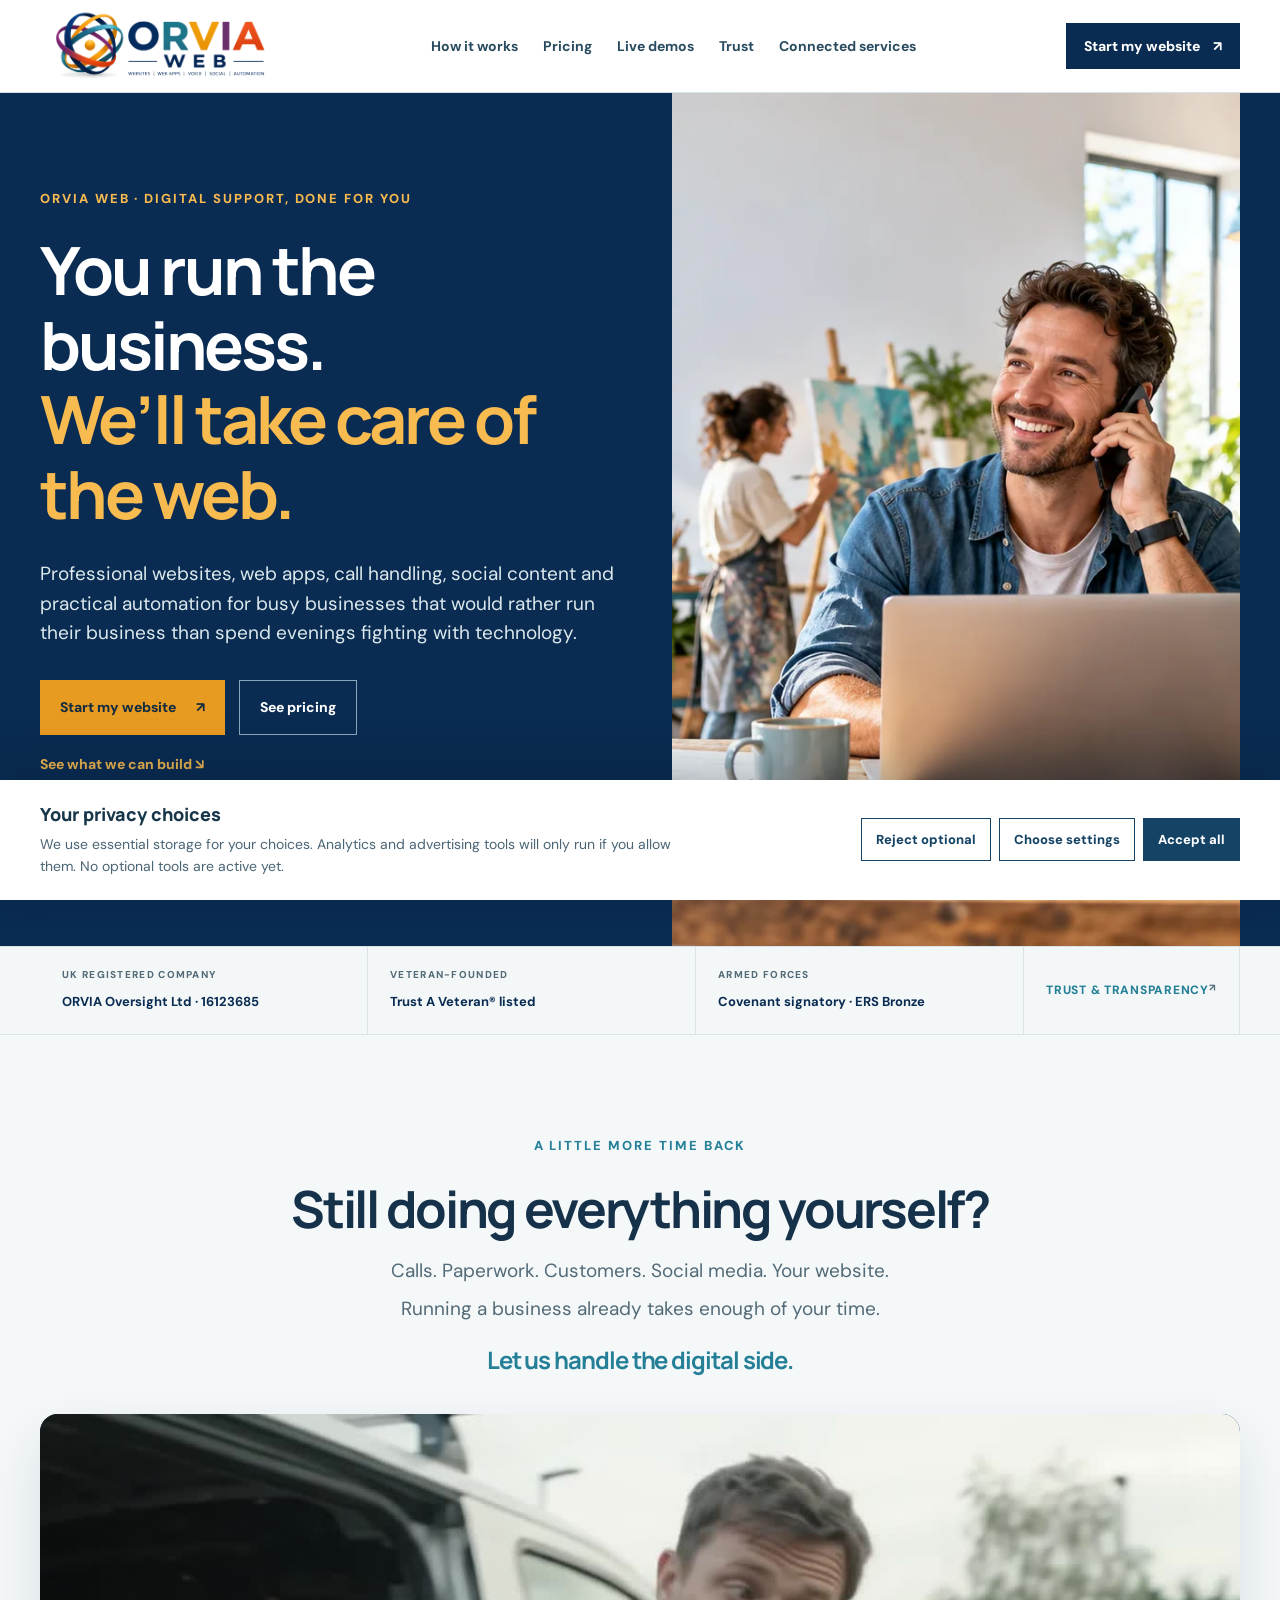
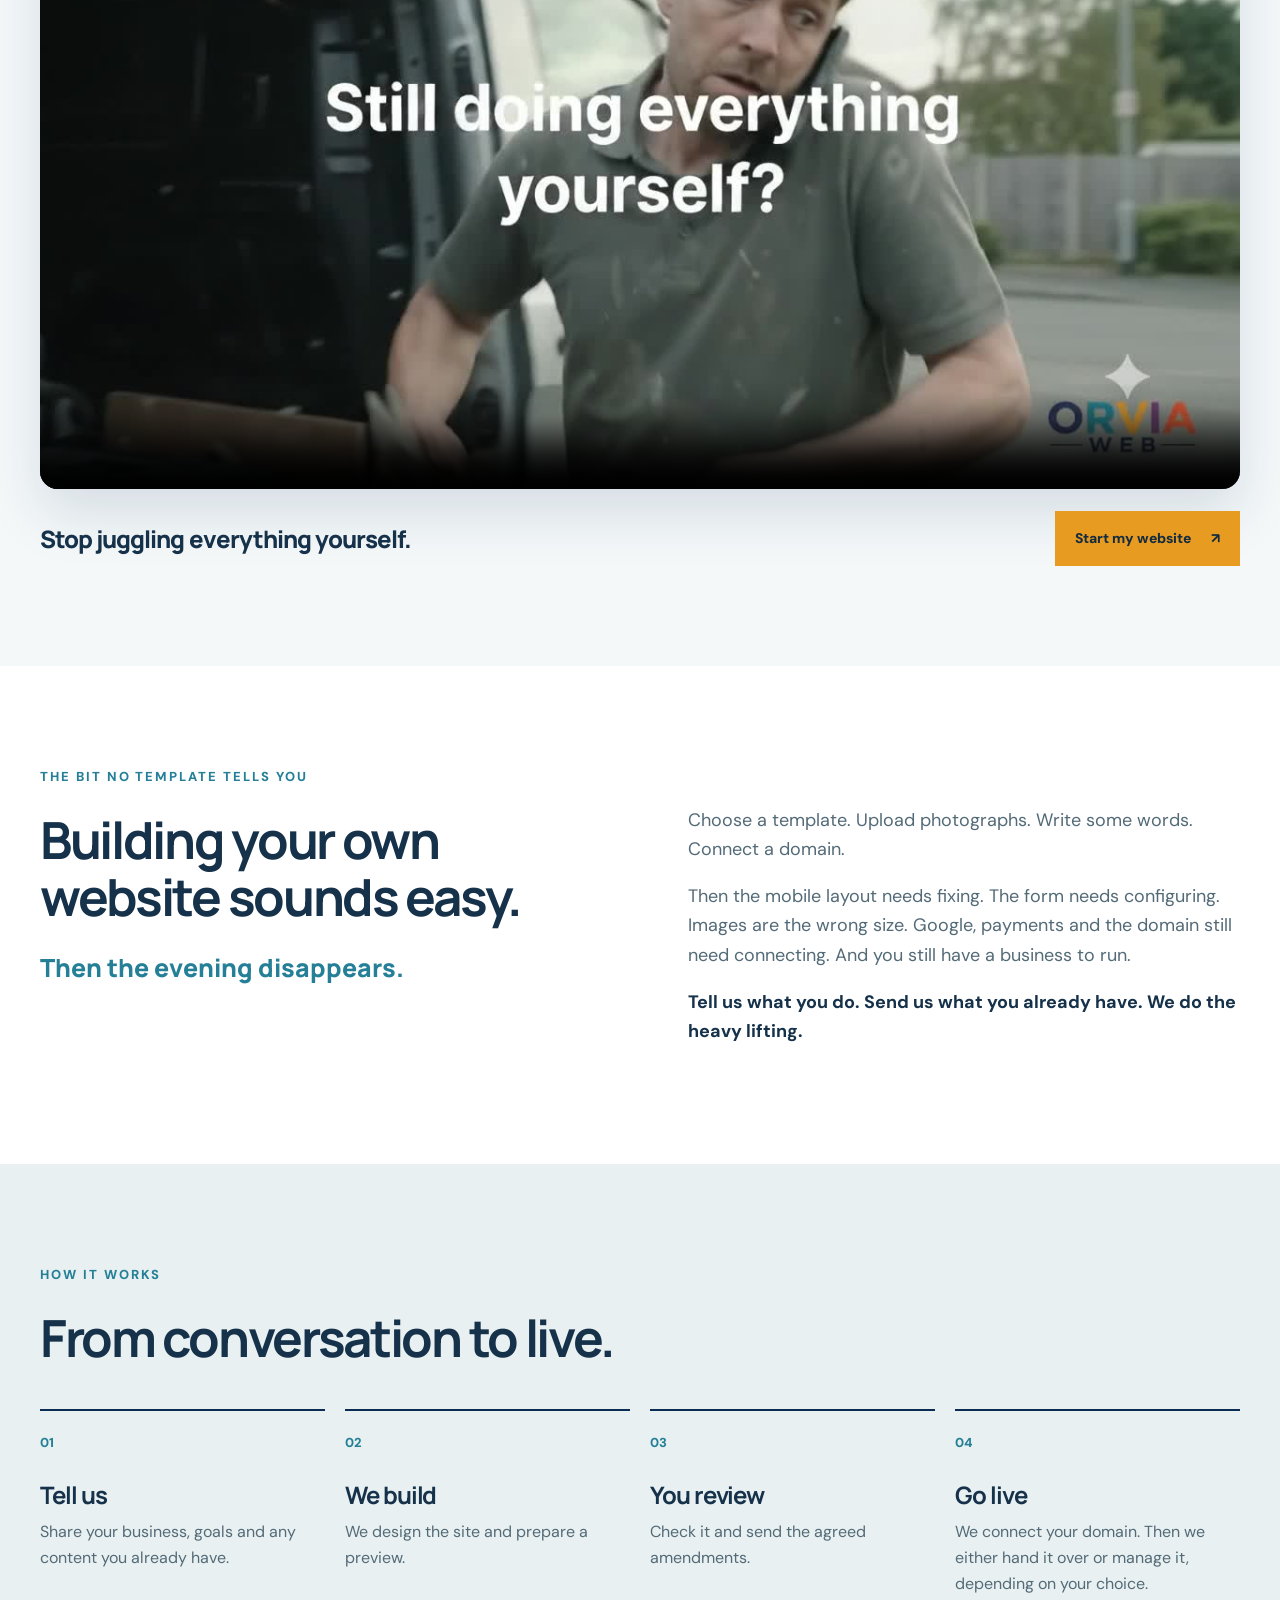
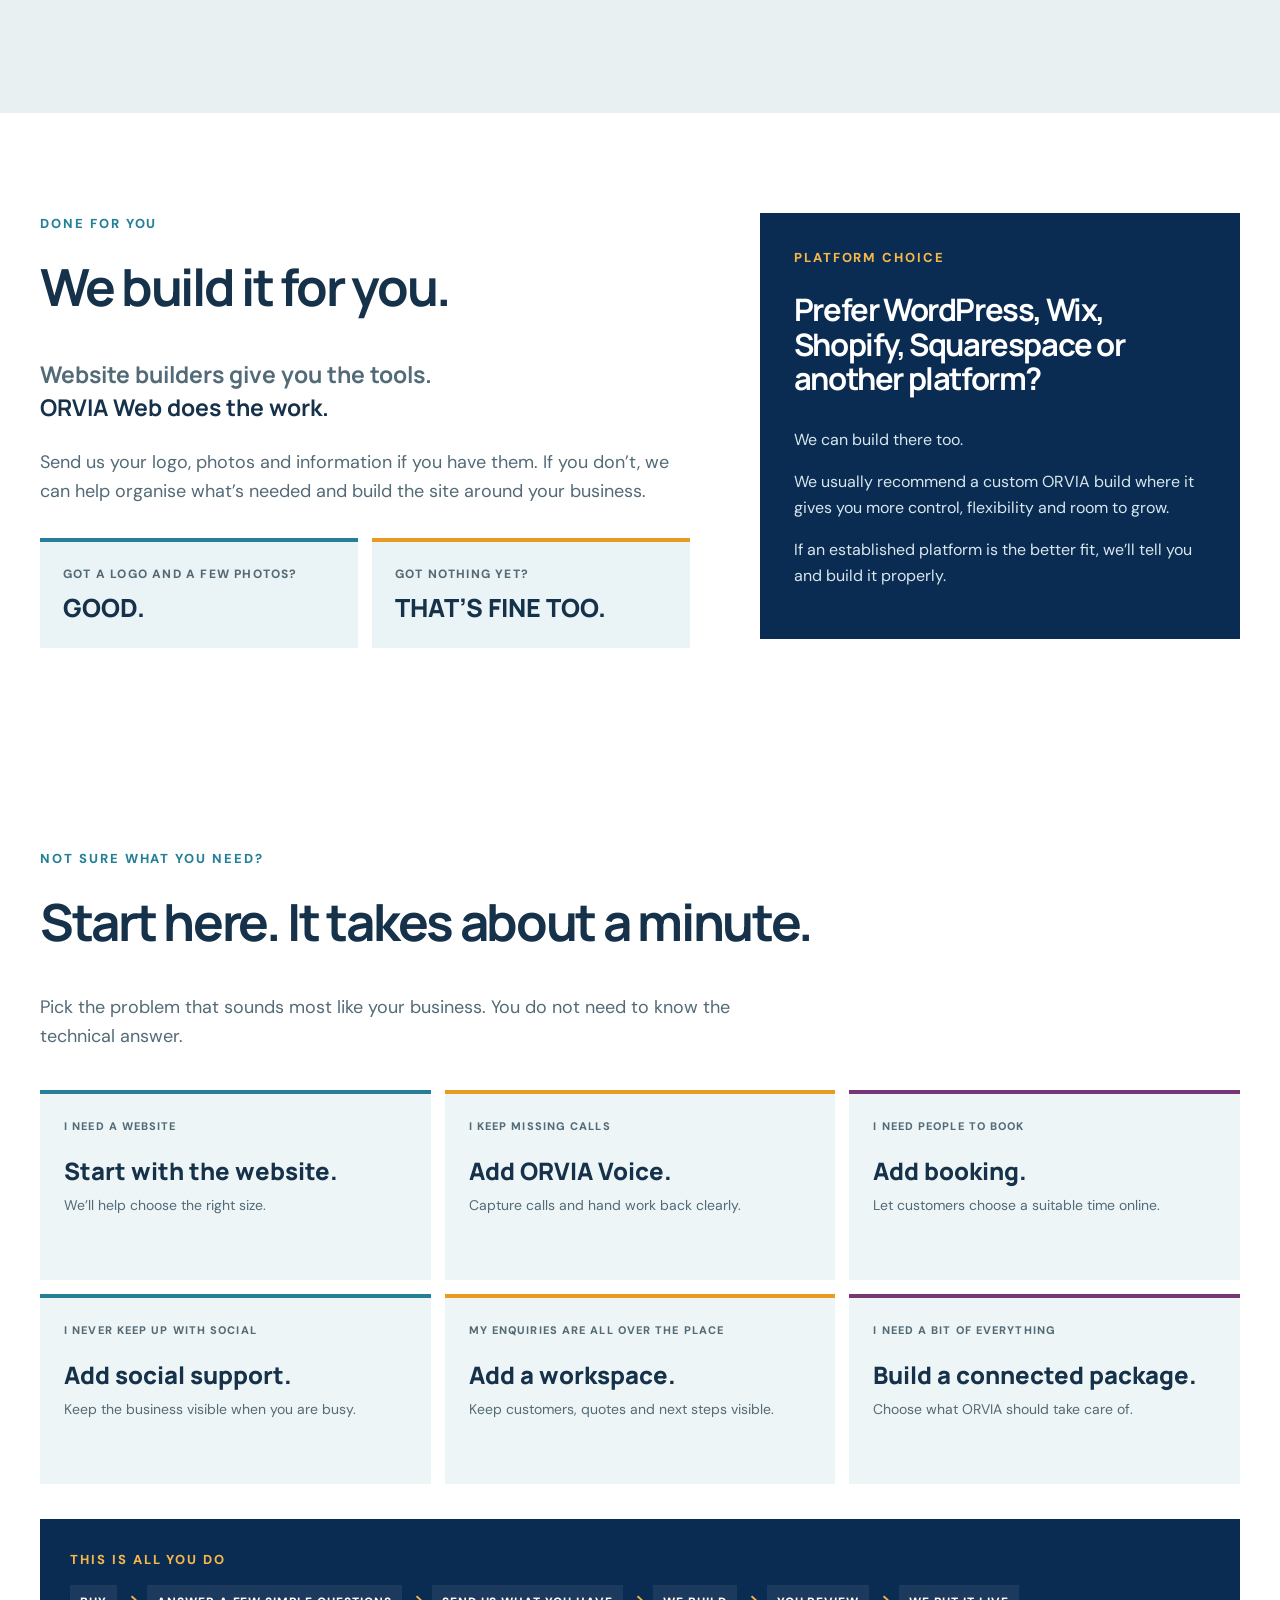
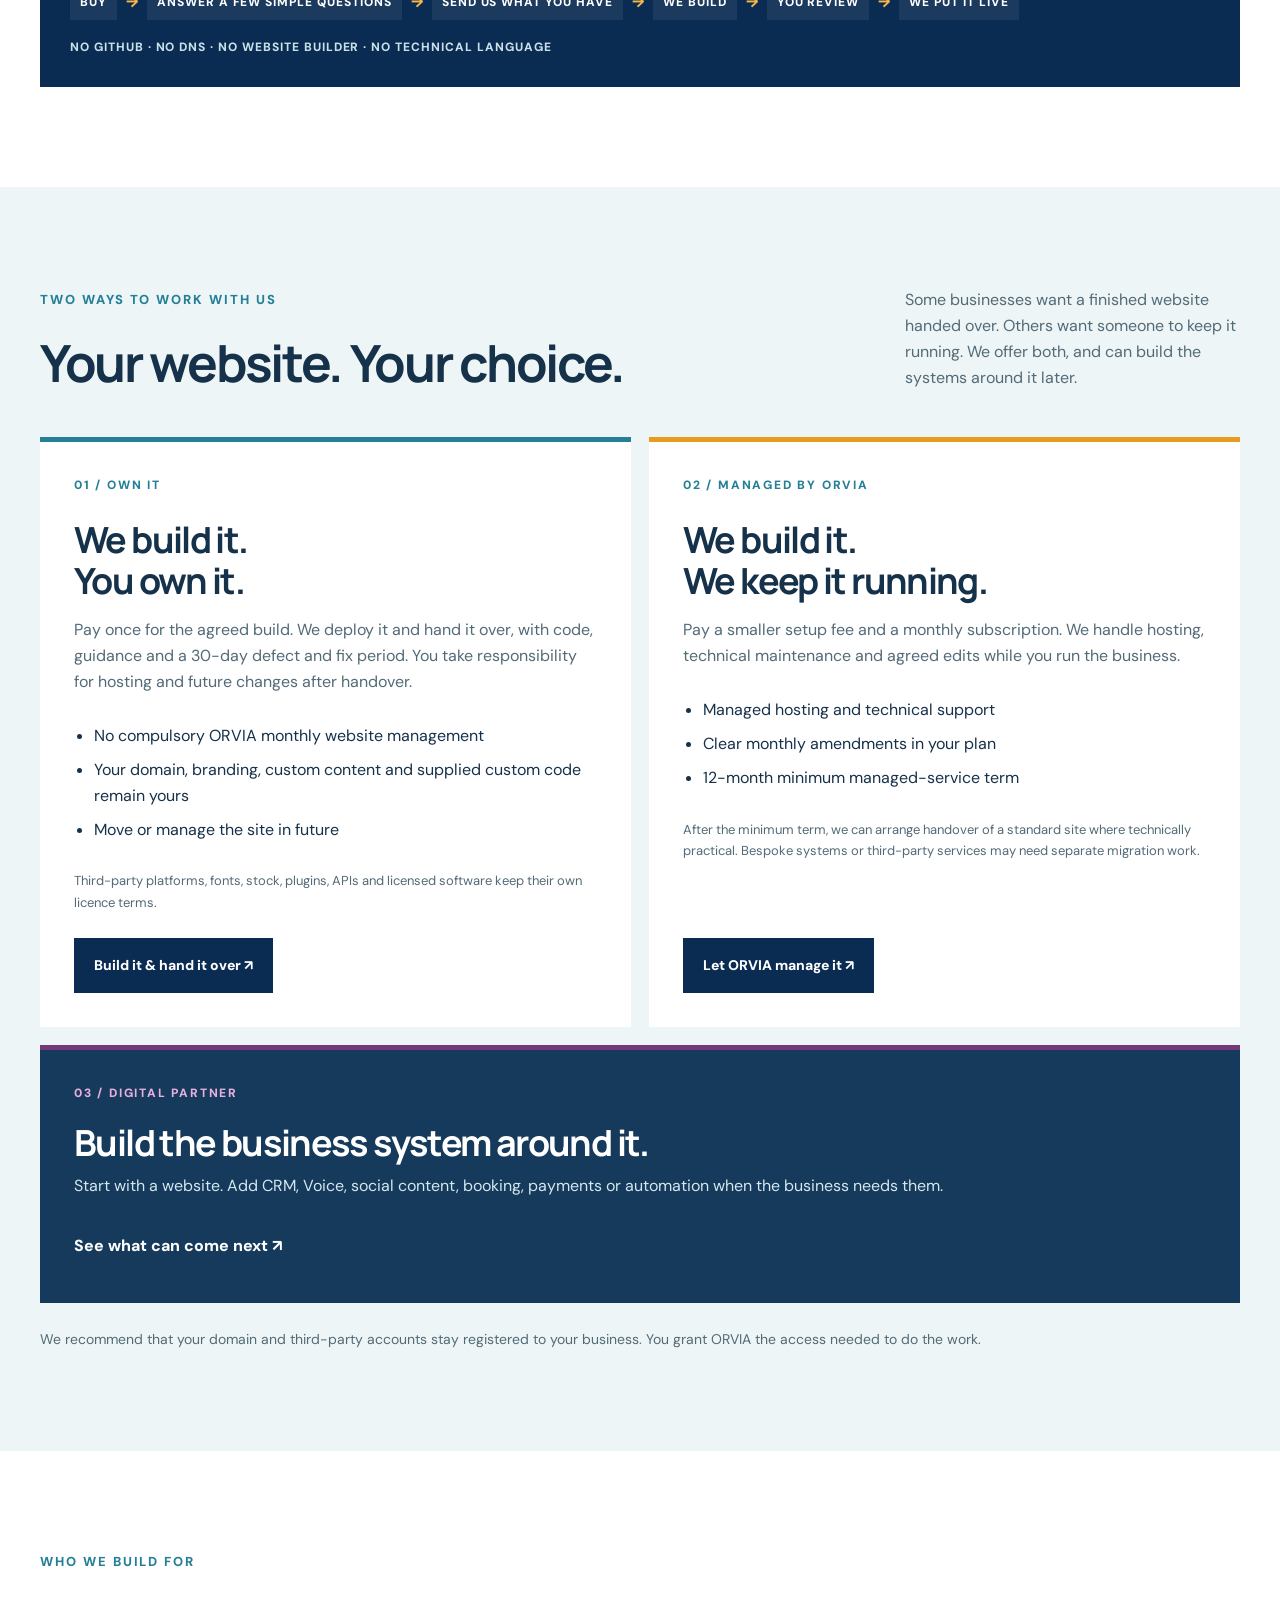
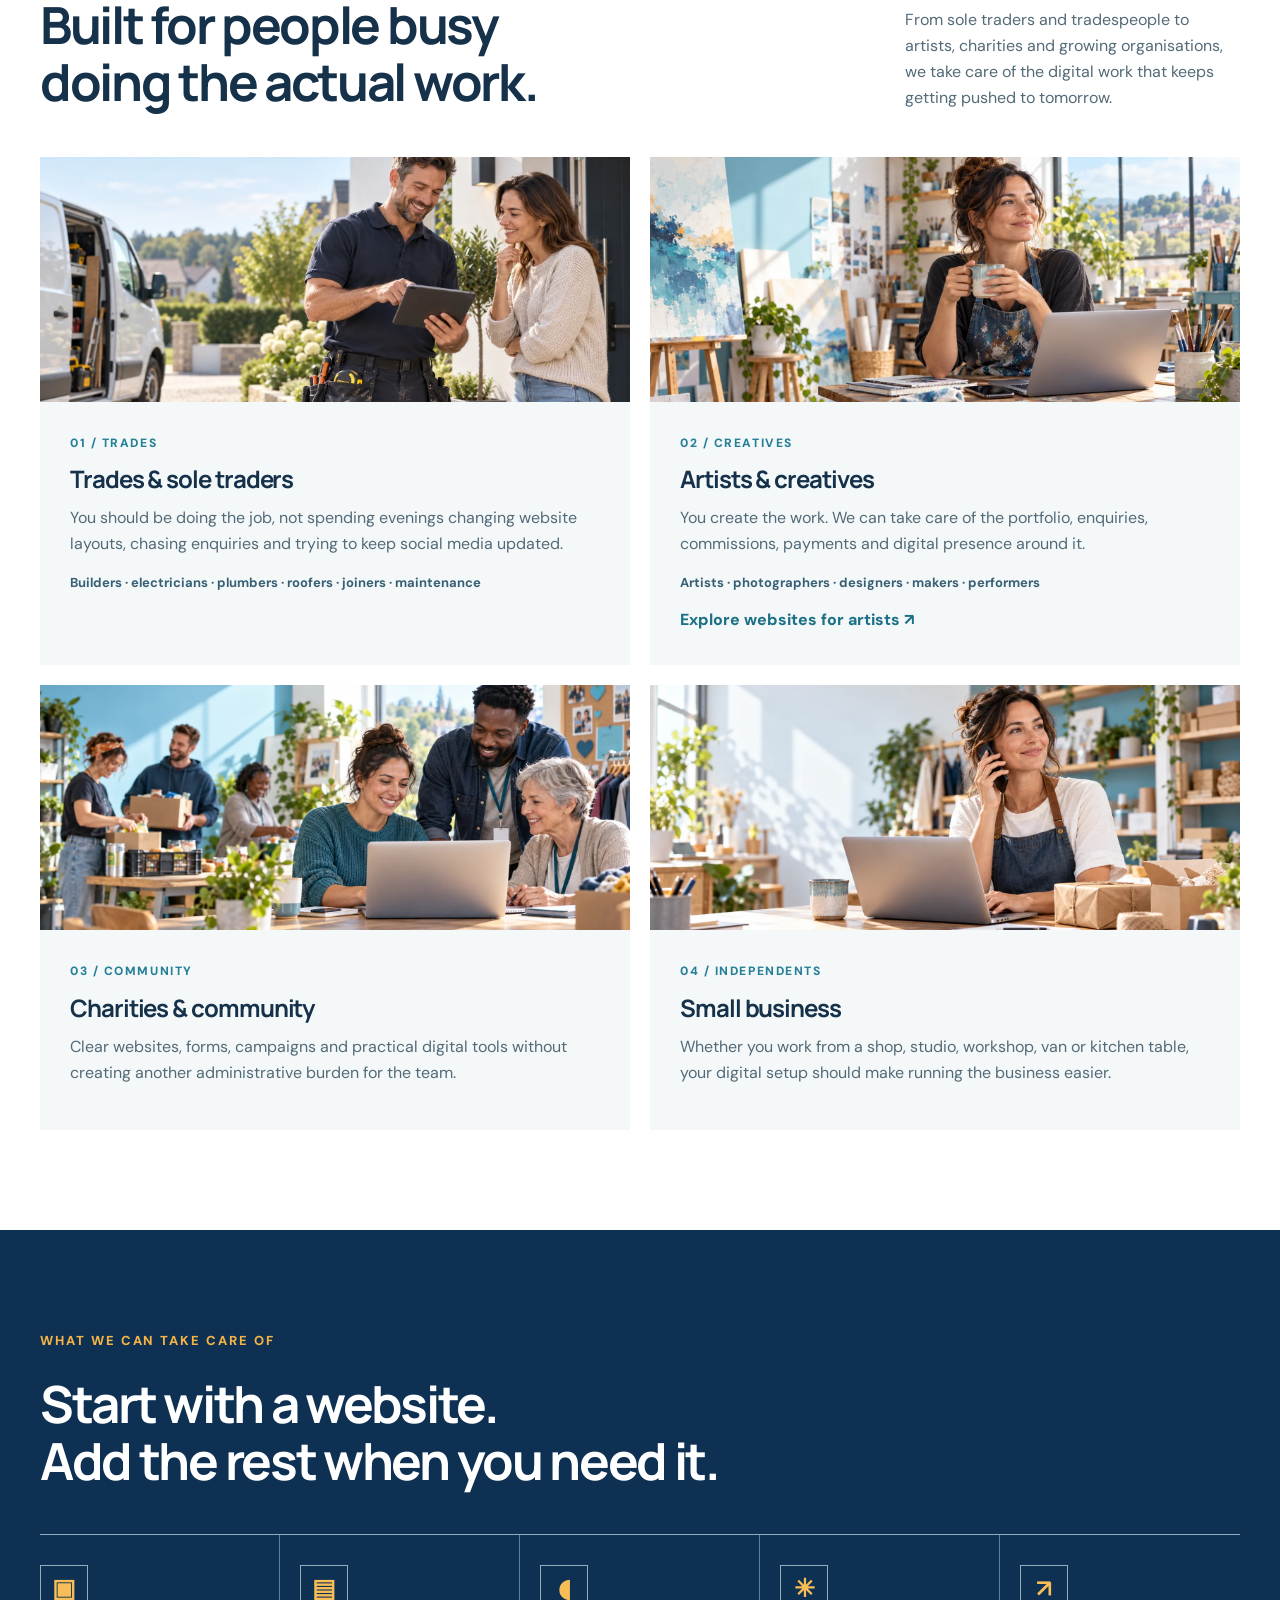
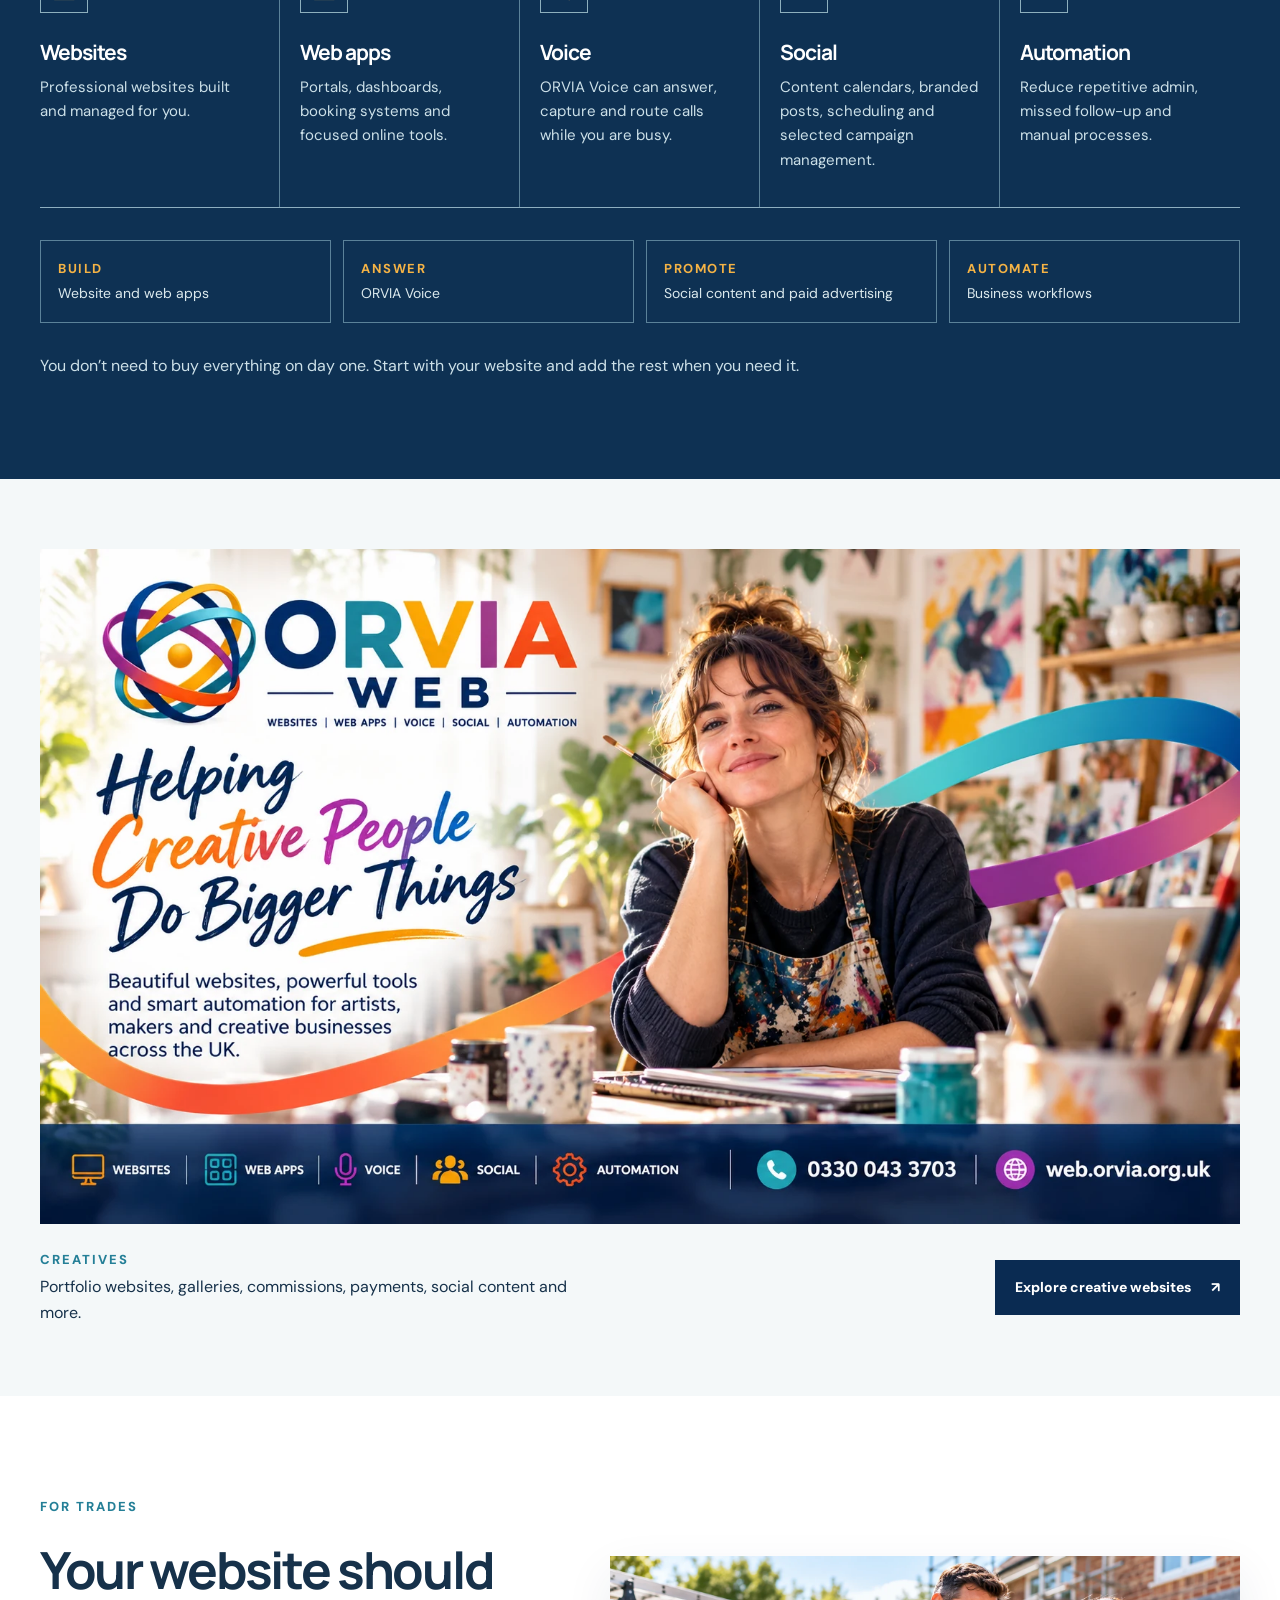
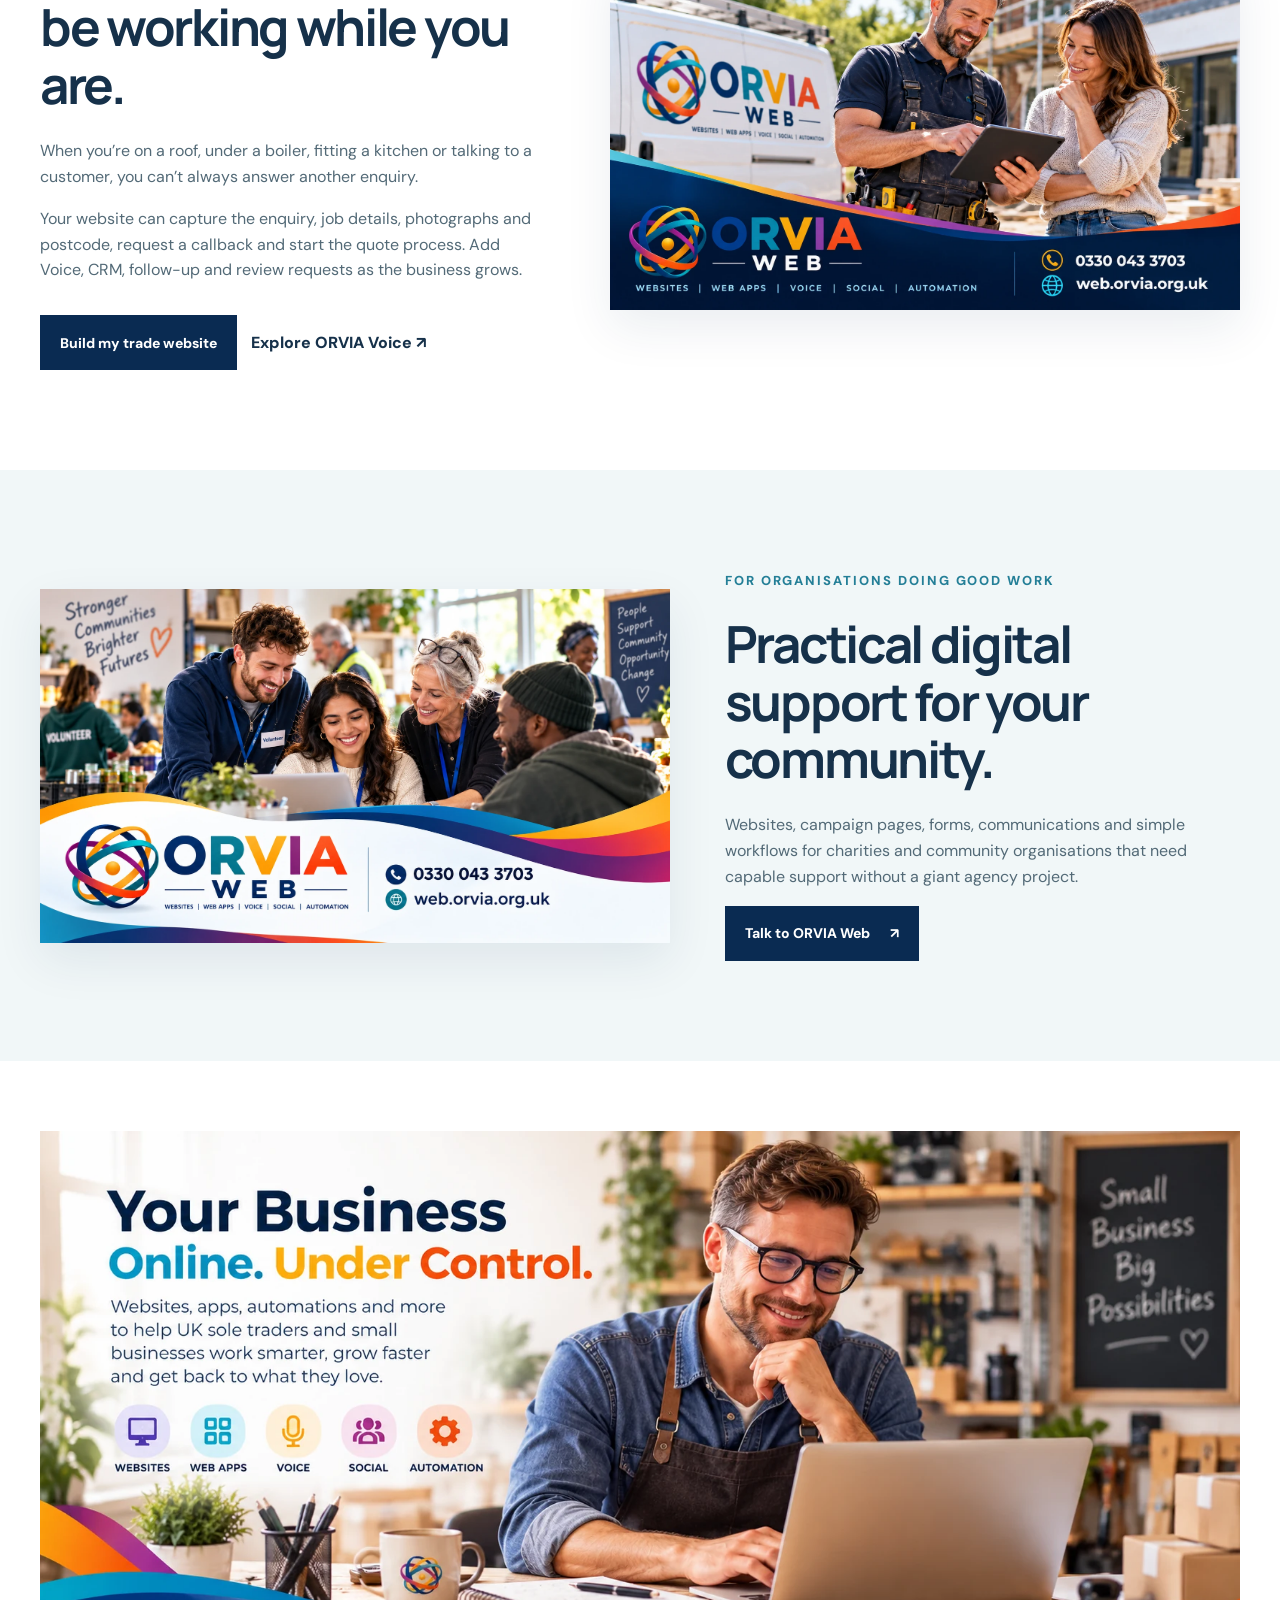
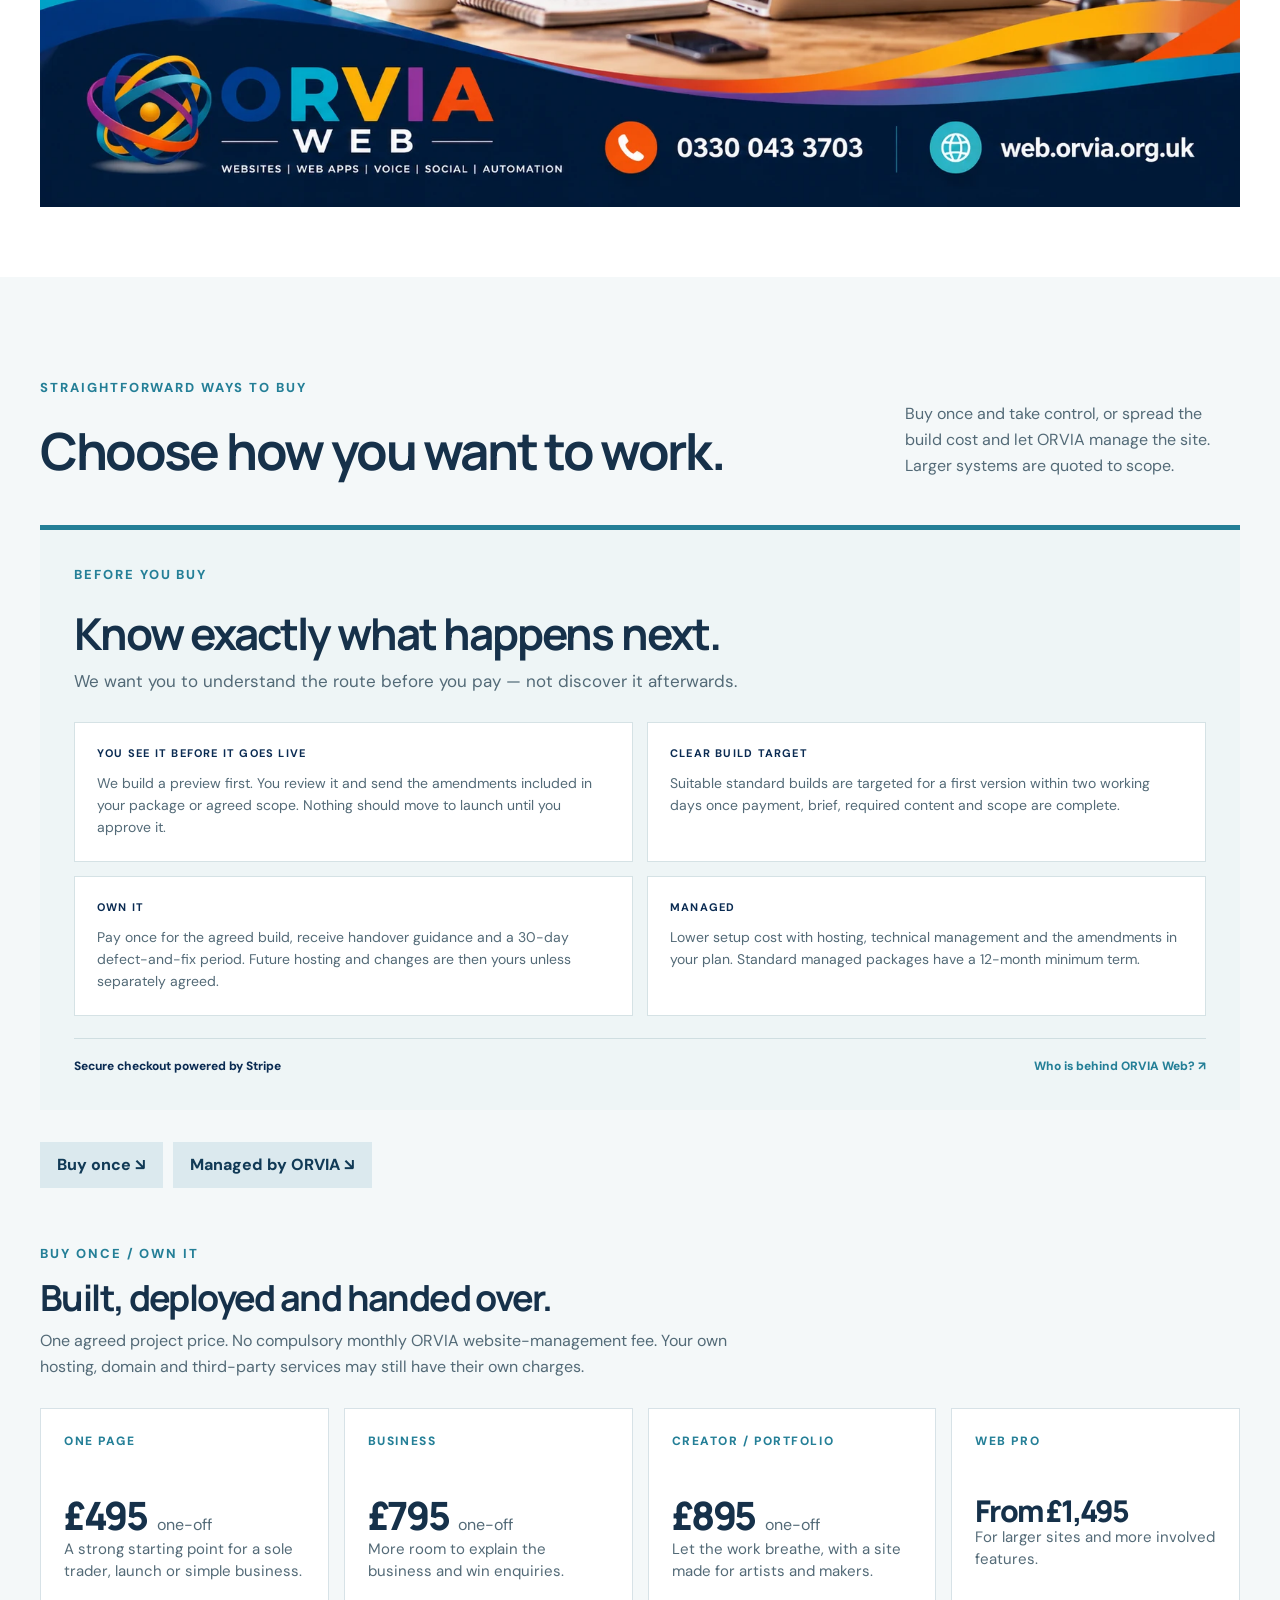
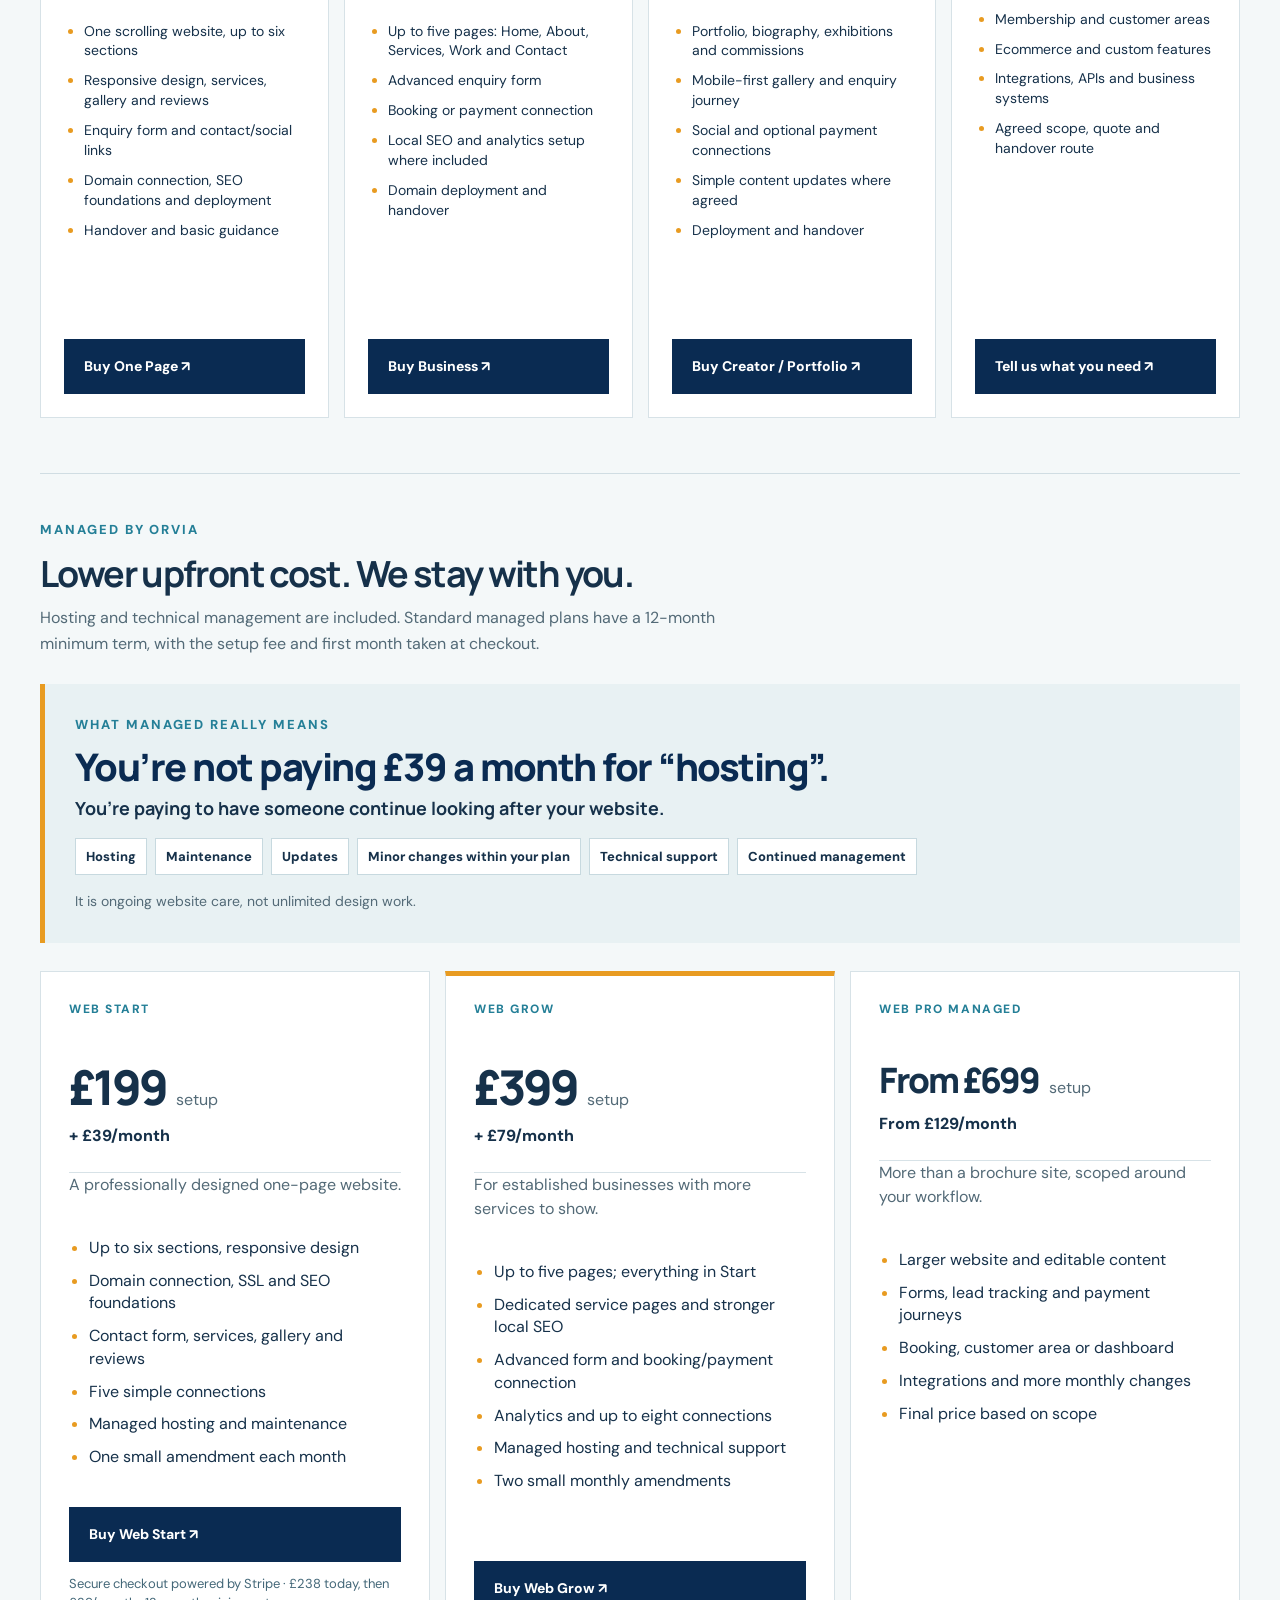
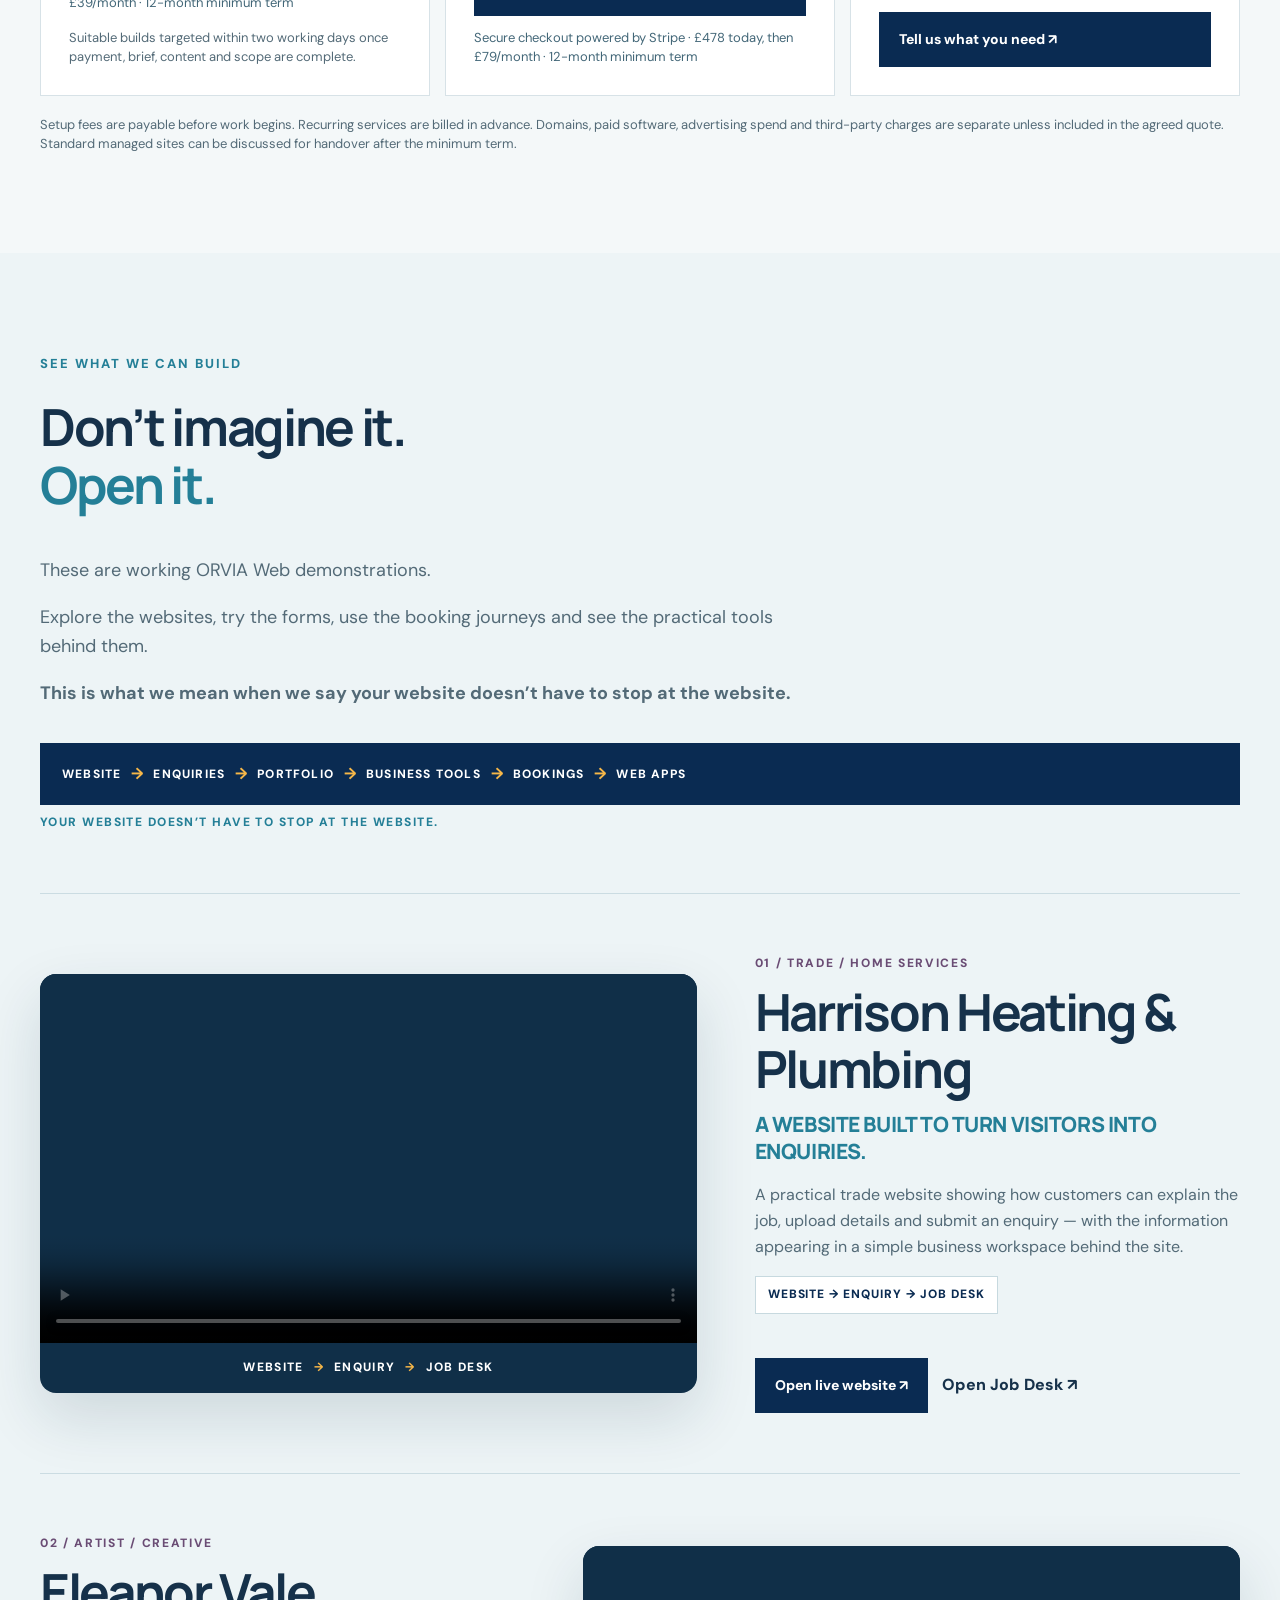
==== commit e1c137fa: "Sprint 1: add estate cross-links to ORVIA Web footer" ====
--- a/index.html
+++ b/index.html
@@ -16,14 +16,12 @@
 <meta name="twitter:image" content="https://web.orvia.org.uk/media/orvia-video-poster.jpg">
 <title>ORVIA Web | You run the business. We'll take care of the web.</title>
 <link rel="icon" href="favicon.svg" type="image/svg+xml"><link rel="preconnect" href="https://fonts.googleapis.com"><link rel="preconnect" href="https://fonts.gstatic.com" crossorigin><link href="https://fonts.googleapis.com/css2?family=DM+Sans:wght@400;500;600;700&family=Manrope:wght@400;500;600;700;800&display=swap" rel="stylesheet"><link rel="stylesheet" href="style.css">
-<link rel="stylesheet" href="landscape.css">
 </head>
 <body>
-<div class="orvia-landscape"><div class="orvia-landscape__inner"><span class="orvia-landscape__label">ORVIA LANDSCAPE</span><nav class="orvia-landscape__nav" aria-label="ORVIA landscape"><a class="o" href="https://orvia.org.uk/">Oversight</a><a class="r" href="https://orviavoice.co.uk/">Voice</a><a class="v" href="https://threshold.orvia.org.uk/">Threshold</a><a class="i" href="https://mia.orvia.org.uk/">MIA</a><a class="a" href="https://web.orvia.org.uk/" aria-current="page">Web</a></nav></div></div>
 <a class="skip" href="#main">Skip to content</a>
-<header class="site-header"><div class="shell nav-wrap"><a class="brand orvia-product-brand" href="#top" aria-label="ORVIA Web homepage"><img class="orvia-master-logo" src="https://orvia.org.uk/assets/orvia-logo.png" alt="ORVIA Oversight"><span class="orvia-product-name"><strong>WEB</strong><small>Websites · Apps · Voice · Automation</small></span></a><nav aria-label="Main navigation"><a href="#how-it-works">How it works</a><a href="#pricing">Pricing</a><a href="#showcase">Live demos</a><a href="trust/">Trust</a><a href="#connected">Connected services</a></nav><a class="header-cta" href="#contact">Start my website <span aria-hidden="true">↗</span></a></div></header>
+<header class="site-header"><div class="shell nav-wrap"><a class="brand" href="#top" aria-label="ORVIA Web homepage"><img src="images/orvia-web-logo.png" alt="ORVIA Web — Websites, Web Apps, Voice, Social, Automation" width="2048" height="682"></a><nav aria-label="Main navigation"><a href="#how-it-works">How it works</a><a href="#pricing">Pricing</a><a href="#showcase">Live demos</a><a href="trust/">Trust</a><a href="#connected">Connected services</a></nav><a class="header-cta" href="#contact">Start my website <span aria-hidden="true">↗</span></a></div></header>
 <main id="main">
-<section class="hero" id="top"><div class="shell hero-grid"><div class="hero-copy"><p class="eyebrow">ORVIA WEB · DIGITAL SUPPORT, DONE FOR YOU</p><h1>You run the business.<br><em>We’ll take care of the web.</em></h1><p class="lead">Professional websites, web apps, call handling, social content and practical automation for busy businesses that would rather run their business than spend evenings fighting with technology.</p><div class="actions"><a class="button primary" href="#choices">Start my website <span aria-hidden="true">↗</span></a><a class="button secondary" href="#pricing">See pricing</a></div><a class="hero-showcase-link" href="#showcase">See what we can build ↘</a><div class="hero-contact"><a href="tel:03300433703">0330 043 3703</a><a href="mailto:hello@orvia.org.uk">hello@orvia.org.uk</a></div></div><div class="hero-image"><img src="images/owner.webp" alt="Small UK business owner working on a laptop in his workshop." width="1672" height="941" fetchpriority="high"></div></div></section>
+<section class="hero" id="top"><div class="shell hero-grid"><div class="hero-copy"><p class="eyebrow">ORVIA WEB · DIGITAL SUPPORT, DONE FOR YOU</p><h1>You run the business.<br><em>We’ll take care of the web.</em></h1><p class="lead">Professional websites, web apps, call handling, social content and practical automation for busy businesses that would rather run their business than spend evenings fighting with technology.</p><div class="actions"><a class="button primary" href="#choices">Start my website <span aria-hidden="true">↗</span></a><a class="button secondary" href="#pricing">See pricing</a></div><a class="hero-showcase-link" href="#showcase">See what we can build ↘</a><div class="hero-contact"><a href="tel:03300433703">0330 043 3703</a><a href="mailto:web@orvia.org.uk">web@orvia.org.uk</a></div></div><div class="hero-image"><img src="images/owner.webp" alt="Small UK business owner working on a laptop in his workshop." width="1672" height="941" fetchpriority="high"></div></div></section>
 <section class="trust-strip" aria-label="ORVIA Web trust and verification"><div class="shell trust-strip-grid">
 <div><span>UK REGISTERED COMPANY</span><strong>ORVIA Oversight Ltd · 16123685</strong></div>
 <div><span>VETERAN-FOUNDED</span><strong>Trust A Veteran® listed</strong></div>
@@ -113,15 +111,14 @@
 <section class="section systems" id="systems"><div class="shell"><div class="section-heading"><div><p class="eyebrow">When you need more</p><h2>Your website can be the beginning.</h2></div><p>A site might solve today’s problem. Tomorrow you may need a better way to manage the enquiries coming through it. We can build that around the business, one useful step at a time.</p></div><div class="growth-path" aria-label="Business growth path"><span>Website</span><span>Enquiries</span><span>Customers</span><span>CRM</span><span>Payments</span><span>Voice</span><span>Social</span><span>Automation</span></div><div class="crm-grid"><div><p class="eyebrow">ORVIA CRM Lite</p><h3>Outgrown spreadsheets and notebooks?</h3><p>A builder’s quote request should not disappear into an inbox. We can connect the enquiry to a customer record, a lead, a quote, a follow-up and a job, then make the next step visible.</p><div class="crm-price"><strong>From £495 setup + £129/month managed</strong><span>One-off builds can be quoted where appropriate.</span></div><a class="button primary" href="#contact">Talk about a CRM ↗</a></div><div class="crm-panel"><p class="panel-label">Example customer journey</p><ol><li>Website enquiry</li><li>Customer record</li><li>Quote required</li><li>Quote sent</li><li>Follow-up</li><li>Won / lost</li><li>Job</li><li>Review request</li></ol><p>See new enquiries, customers, quotes, jobs, bookings and follow-ups from one place.</p></div></div></div></section>
 <section class="section journey"><div class="shell"><p class="eyebrow">Start where you are</p><h2>Add what you need.</h2><div class="journey-grid"><div><span>01</span><h3>Get online</h3><p>A website that gives customers a clear starting point.</p></div><div><span>02</span><h3>Get found</h3><p>Search foundations and useful social content.</p></div><div><span>03</span><h3>Catch enquiries</h3><p>Forms, call handling and ORVIA Voice.</p></div><div><span>04</span><h3>Get organised</h3><p>CRM and customer management.</p></div><div><span>05</span><h3>Save time</h3><p>Follow-up and practical automation.</p></div><div><span>06</span><h3>Grow</h3><p>Campaigns, more pages, apps and systems.</p></div></div></div></section>
 <section class="section faq" id="faq"><div class="shell faq-grid"><div><p class="eyebrow">The details</p><h2>Questions before you choose?</h2></div><div class="questions"><details><summary>Do I have to pay monthly?</summary><p>No. Choose an Own It build if you want a completed website handed over. Choose Managed if you want ORVIA to handle hosting, maintenance and agreed changes.</p></details><details><summary>Can I edit my own website?</summary><p>Yes, where editable content is included in your agreed build. For a portfolio that changes regularly, we can include a simple way to add work, exhibitions or news.</p></details><details><summary>Do I own my domain?</summary><p>Yes. We recommend registering it in your business’s name and granting ORVIA the access needed to connect it. Client-owned third-party accounts should stay client-owned.</p></details><details><summary>What happens if I leave Managed?</summary><p>After the agreed 12-month minimum term, we can discuss handover or migration of a standard website where technically practical. Bespoke apps and third-party services may need separately scoped migration work.</p></details><details><summary>What does Own It include after launch?</summary><p>It includes handover guidance and a 30-day period to fix defects in the agreed build. Ongoing hosting, software and future changes are your responsibility unless separately agreed.</p></details><details><summary>Can you build more than a website?</summary><p>Yes. We can scope customer portals, dashboards, CRM, booking systems, payment journeys, web apps, Voice, social support and automation.</p></details></div></div></section>
-<section class="final-cta"><div class="shell"><p class="eyebrow">Let’s make the next step simple</p><h2>You don’t need to know which package you need.</h2><p>Tell us about the business. We’ll help you choose a sensible way to get it online and decide what can wait.</p><div class="actions"><a class="button primary" href="#buy-once">Build &amp; own it ↗</a><a class="button light-outline" href="#managed">Let ORVIA manage it ↗</a><a class="button light-outline" href="#systems">Talk about a business system ↗</a></div><div class="cta-contact"><a href="tel:03300433703">0330 043 3703</a><a href="mailto:hello@orvia.org.uk">hello@orvia.org.uk</a></div></div></section>
+<section class="final-cta"><div class="shell"><p class="eyebrow">Let’s make the next step simple</p><h2>You don’t need to know which package you need.</h2><p>Tell us about the business. We’ll help you choose a sensible way to get it online and decide what can wait.</p><div class="actions"><a class="button primary" href="#buy-once">Build &amp; own it ↗</a><a class="button light-outline" href="#managed">Let ORVIA manage it ↗</a><a class="button light-outline" href="#systems">Talk about a business system ↗</a></div><div class="cta-contact"><a href="tel:03300433703">0330 043 3703</a><a href="mailto:web@orvia.org.uk">web@orvia.org.uk</a></div></div></section>
 
 
-<section class="section contact" id="contact"><div class="shell"><div class="contact-heading"><div><p class="eyebrow">Contact us</p><h2>Talk to ORVIA Web.</h2><p>Tell us a little about what you need. We’ll reply to discuss the right route.</p><div class="contact-links"><a href="tel:03300433703">0330 043 3703 ↗</a><a href="mailto:hello@orvia.org.uk">hello@orvia.org.uk ↗</a><a href="https://web.orvia.org.uk/">web.orvia.org.uk ↗</a></div><div class="contact-buttons"><a class="button primary" href="tel:03300433703">Call us</a><a class="button outline" href="mailto:hello@orvia.org.uk">Email us</a><a class="button outline" href="#pricing">Start my website</a></div></div><form id="enquiry-form"><div class="field-row"><label>Name<input name="name" autocomplete="name" required></label><label>Business name<input name="business" autocomplete="organization"></label></div><div class="field-row"><label>Email<input name="email" type="email" autocomplete="email" required></label><label>Telephone<input name="phone" type="tel" autocomplete="tel"></label></div><label>What do you need?<select name="interest" required><option value="">Choose one</option><option>Website</option><option>Web App</option><option>Voice</option><option>Social</option><option>Paid Advertising</option><option>Automation</option><option>Branding</option><option>Not Sure Yet</option></select></label><label>Message<textarea name="message" rows="4" required></textarea></label><button class="button primary" type="submit">Send enquiry <span aria-hidden="true">↗</span></button><p class="form-status" id="enquiry-status" role="status" aria-live="polite"></p><p class="form-note">Your enquiry is sent securely to ORVIA Web. We’ll reply using the details you provide.</p></form></div></div></section>
+<section class="section contact" id="contact"><div class="shell"><div class="contact-heading"><div><p class="eyebrow">Contact us</p><h2>Talk to ORVIA Web.</h2><p>Tell us a little about what you need. We’ll reply to discuss the right route.</p><div class="contact-links"><a href="tel:03300433703">0330 043 3703 ↗</a><a href="mailto:web@orvia.org.uk">web@orvia.org.uk ↗</a><a href="https://web.orvia.org.uk/">web.orvia.org.uk ↗</a></div><div class="contact-buttons"><a class="button primary" href="tel:03300433703">Call us</a><a class="button outline" href="mailto:web@orvia.org.uk">Email us</a><a class="button outline" href="#pricing">Start my website</a></div></div><form id="enquiry-form"><div class="field-row"><label>Name<input name="name" autocomplete="name" required></label><label>Business name<input name="business" autocomplete="organization"></label></div><div class="field-row"><label>Email<input name="email" type="email" autocomplete="email" required></label><label>Telephone<input name="phone" type="tel" autocomplete="tel"></label></div><label>What do you need?<select name="interest" required><option value="">Choose one</option><option>Website</option><option>Web App</option><option>Voice</option><option>Social</option><option>Paid Advertising</option><option>Automation</option><option>Branding</option><option>Not Sure Yet</option></select></label><label>Message<textarea name="message" rows="4" required></textarea></label><button class="button primary" type="submit">Send enquiry <span aria-hidden="true">↗</span></button><p class="form-status" id="enquiry-status" role="status" aria-live="polite"></p><p class="form-note">Your enquiry is sent securely to ORVIA Web. We’ll reply using the details you provide.</p></form></div></div></section>
 </main>
-<footer><div class="shell footer-grid"><div><a href="#top" aria-label="ORVIA Web homepage"><img class="footer-logo" src="images/orvia-web-logo.png" alt="ORVIA Web — Websites, Web Apps, Voice, Social, Automation" width="2048" height="682"></a><p>You run the business. We’ll take care of the web.</p><p class="footer-services">Websites | Web Apps | Voice | Social | Automation</p></div><div><h3>Get in touch</h3><a href="tel:03300433703">0330 043 3703</a><a href="mailto:hello@orvia.org.uk">hello@orvia.org.uk</a><a href="https://web.orvia.org.uk/">web.orvia.org.uk</a></div><div><h3>Explore</h3><a href="trust/">Trust &amp; Transparency</a><a href="https://orvia.org.uk/" target="_blank" rel="noopener noreferrer">ORVIA Oversight</a><a href="https://orvia.org.uk/privacy" target="_blank" rel="noopener noreferrer">Privacy</a><a href="https://orvia.org.uk/terms" target="_blank" rel="noopener noreferrer">Terms</a><a href="https://orvia.org.uk/accessibility" target="_blank" rel="noopener noreferrer">Accessibility</a><a href="#contact">Contact</a></div></div><div class="shell legal">ORVIA Web is a service of ORVIA Oversight Ltd. Company No. 16123685 · ICO Registration ZC152311 · Veteran-founded · Armed Forces Covenant signatory · Defence Employer Recognition Scheme Bronze Award <button type="button" id="cookie-settings-open">Cookie settings</button></div></footer>
+<footer><div class="shell footer-grid"><div><a href="#top" aria-label="ORVIA Web homepage"><img class="footer-logo" src="images/orvia-web-logo.png" alt="ORVIA Web — Websites, Web Apps, Voice, Social, Automation" width="2048" height="682"></a><p>You run the business. We’ll take care of the web.</p><p class="footer-services">Websites | Web Apps | Voice | Social | Automation</p></div><div><h3>Get in touch</h3><a href="tel:03300433703">0330 043 3703</a><a href="mailto:web@orvia.org.uk">web@orvia.org.uk</a><a href="https://web.orvia.org.uk/">web.orvia.org.uk</a></div><div><h3>Explore</h3><a href="trust/">Trust &amp; Transparency</a><a href="https://orvia.org.uk/" target="_blank" rel="noopener noreferrer">ORVIA Oversight</a><a href="https://orvia.org.uk/case-studies" target="_blank" rel="noopener noreferrer">Case Studies</a><a href="https://orvia.org.uk/veterans" target="_blank" rel="noopener noreferrer">Veterans at ORVIA</a><a href="https://orvia.org.uk/privacy" target="_blank" rel="noopener noreferrer">Privacy</a><a href="https://orvia.org.uk/terms" target="_blank" rel="noopener noreferrer">Terms</a><a href="https://orvia.org.uk/accessibility" target="_blank" rel="noopener noreferrer">Accessibility</a><a href="#contact">Contact</a></div></div><div class="shell legal">ORVIA Web is a service of ORVIA Oversight Ltd. Company No. 16123685 · ICO Registration ZC152311 · Veteran-founded · Armed Forces Covenant signatory · Defence Employer Recognition Scheme Bronze Award <button type="button" id="cookie-settings-open">Cookie settings</button></div></footer>
 
 <div class="cookie-banner" id="cookie-banner" role="region" aria-label="Cookie choices" hidden><div><strong>Your privacy choices</strong><p>We use essential storage for your choices. Analytics and advertising tools will only run if you allow them. No optional tools are active yet.</p></div><div class="cookie-actions"><button type="button" id="cookie-reject">Reject optional</button><button type="button" id="cookie-customise">Choose settings</button><button type="button" id="cookie-accept">Accept all</button></div></div>
 <dialog id="cookie-dialog" aria-labelledby="cookie-title"><form method="dialog" class="cookie-form"><h2 id="cookie-title">Cookie settings</h2><p>Essential storage keeps your choice. You can change it at any time. Analytics and advertising integrations are prepared but will not run without consent.</p><label><input type="checkbox" checked disabled> Essential <span>Always on</span></label><label><input type="checkbox" id="consent-analytics"> Analytics <span>Understand site visits</span></label><label><input type="checkbox" id="consent-marketing"> Marketing <span>Measure advertising campaigns</span></label><div class="cookie-dialog-actions"><button type="button" id="cookie-save">Save choices</button><button type="submit">Cancel</button></div></form></dialog>
 <script src="site.js" defer></script>
-<script src="/landscape.js" defer></script>
 </body></html>
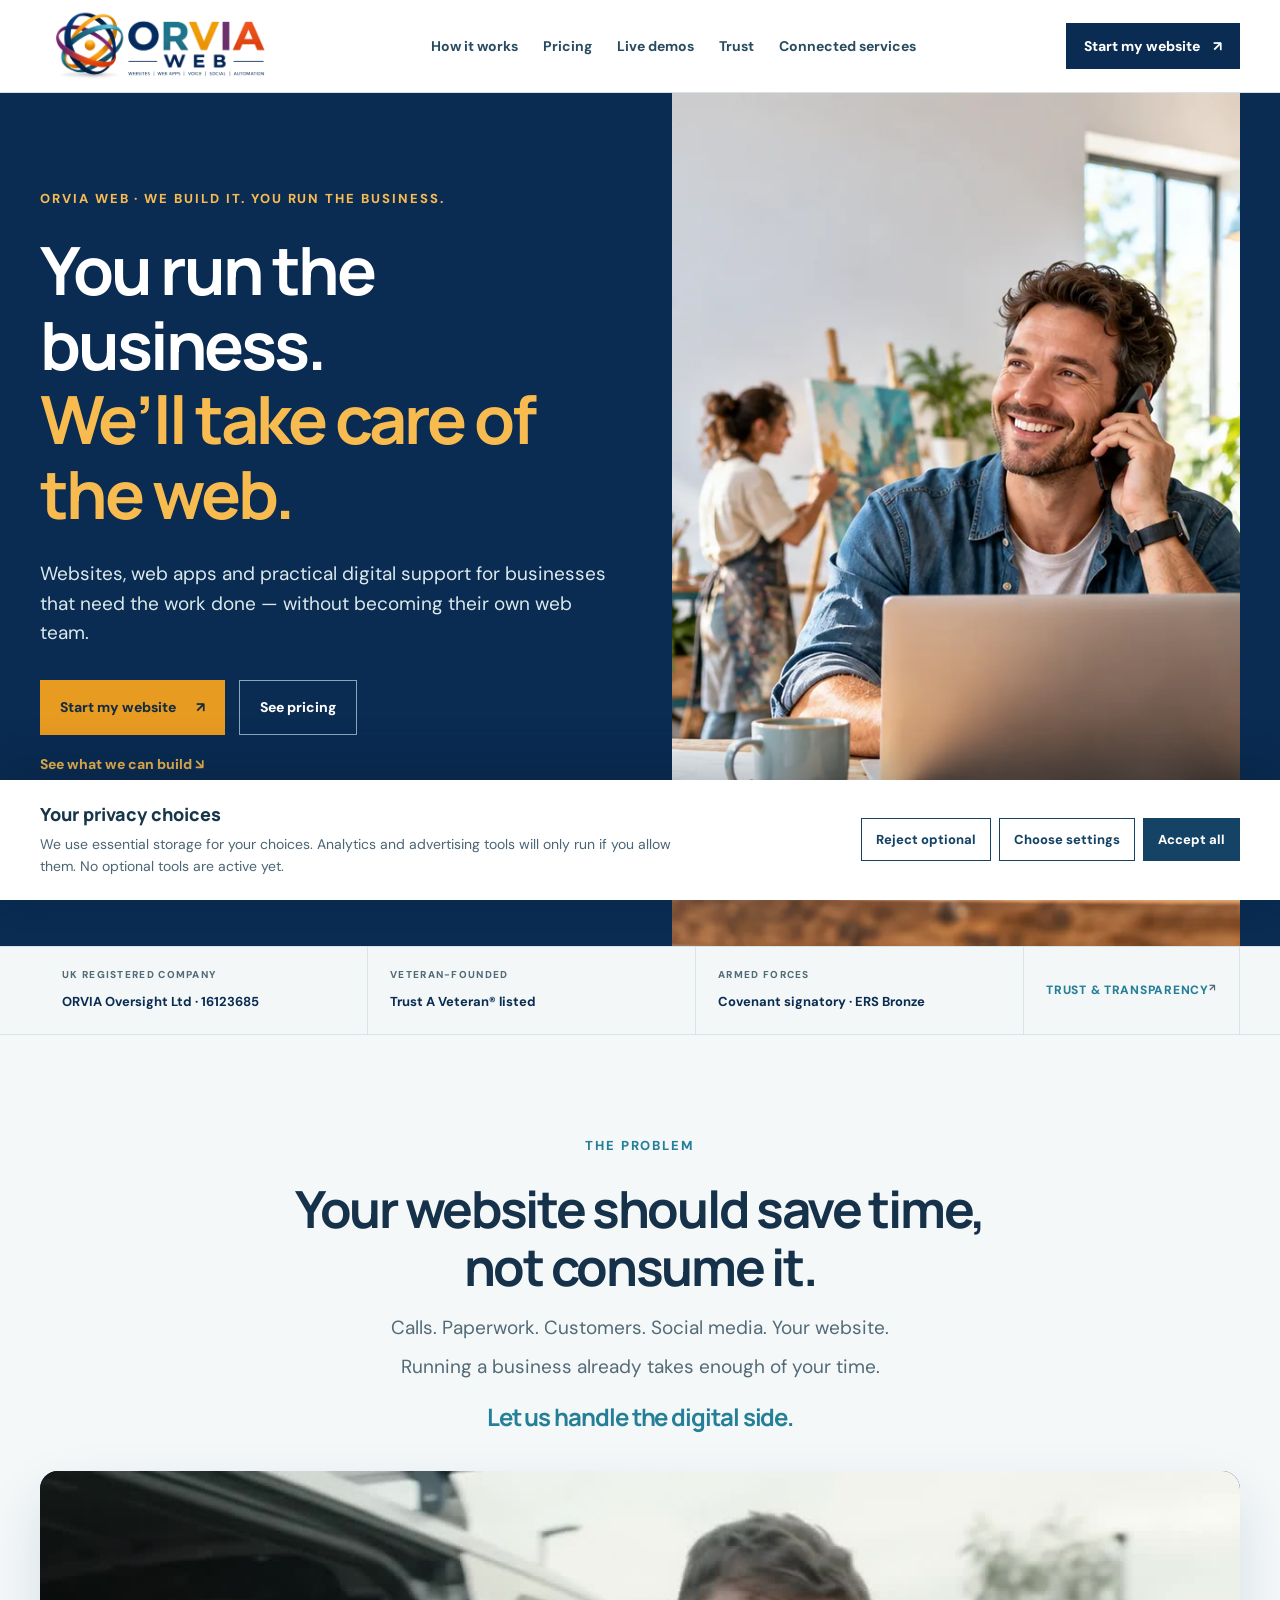
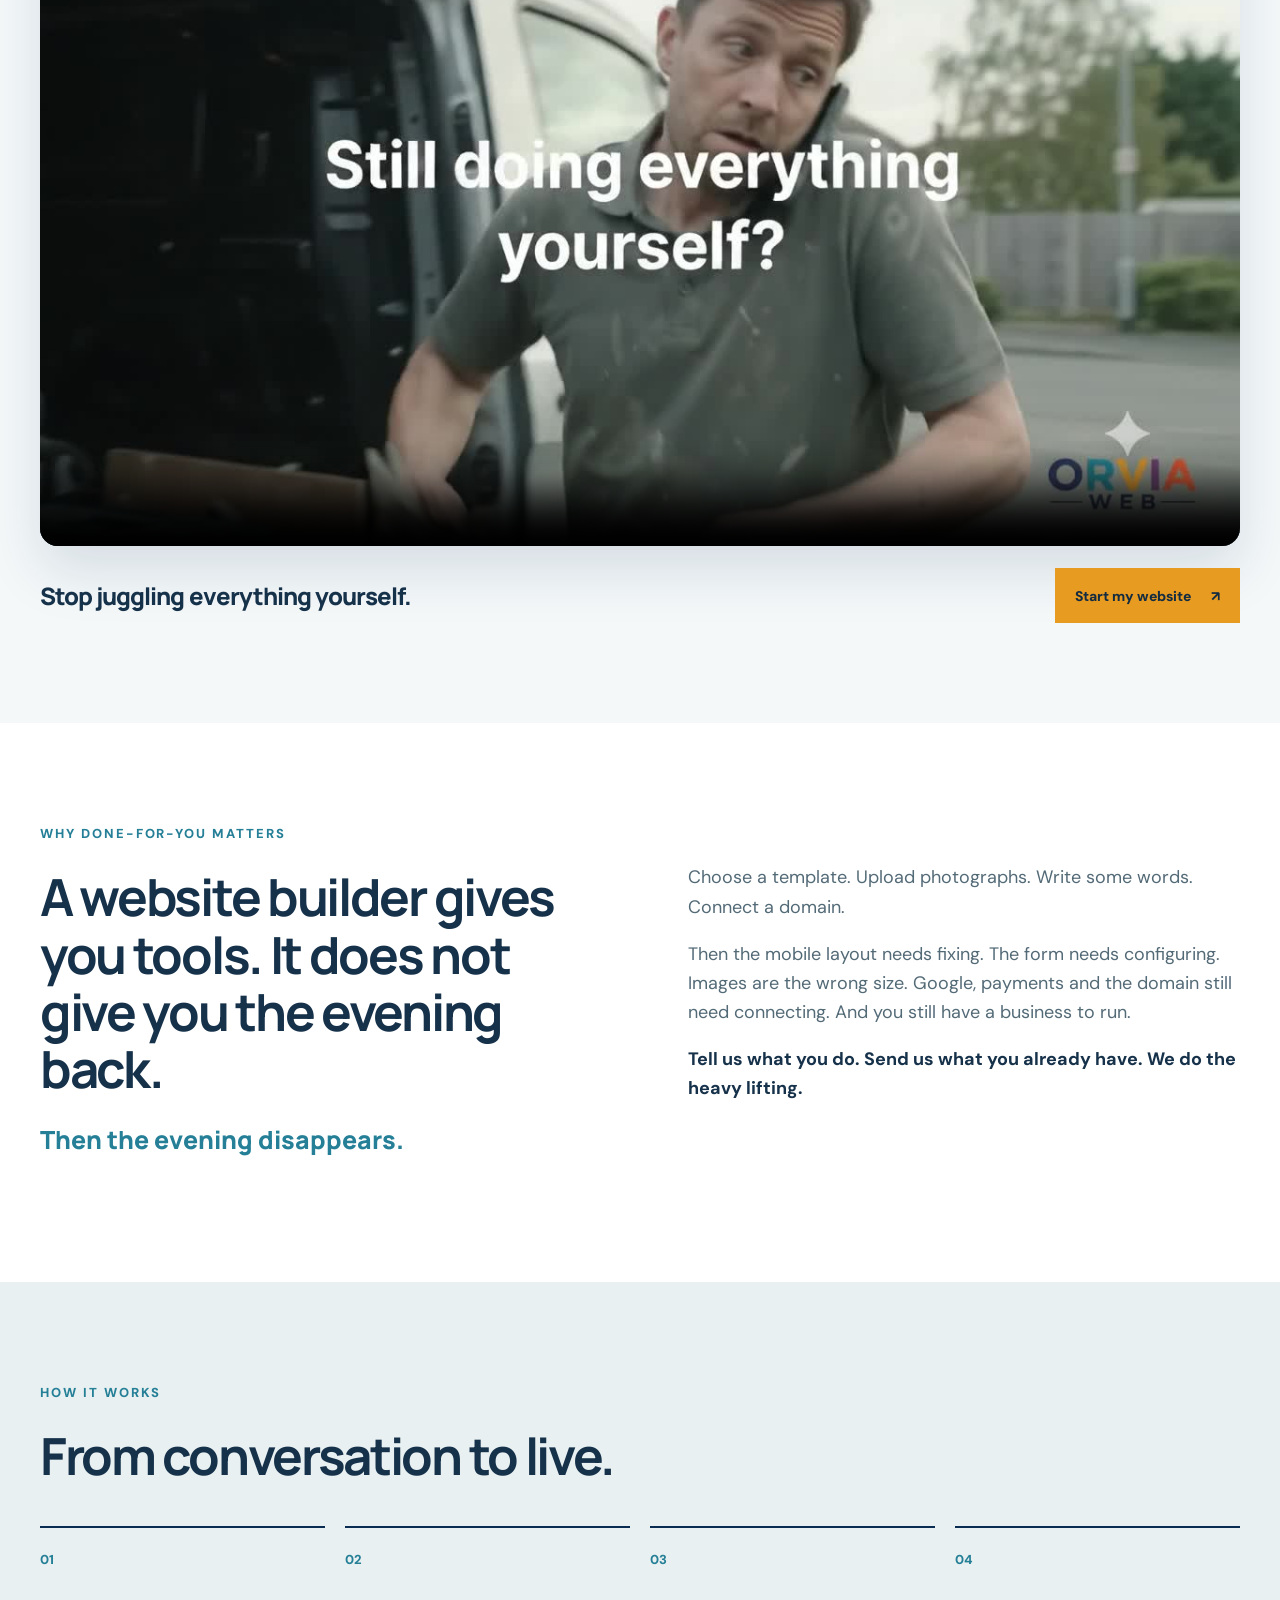
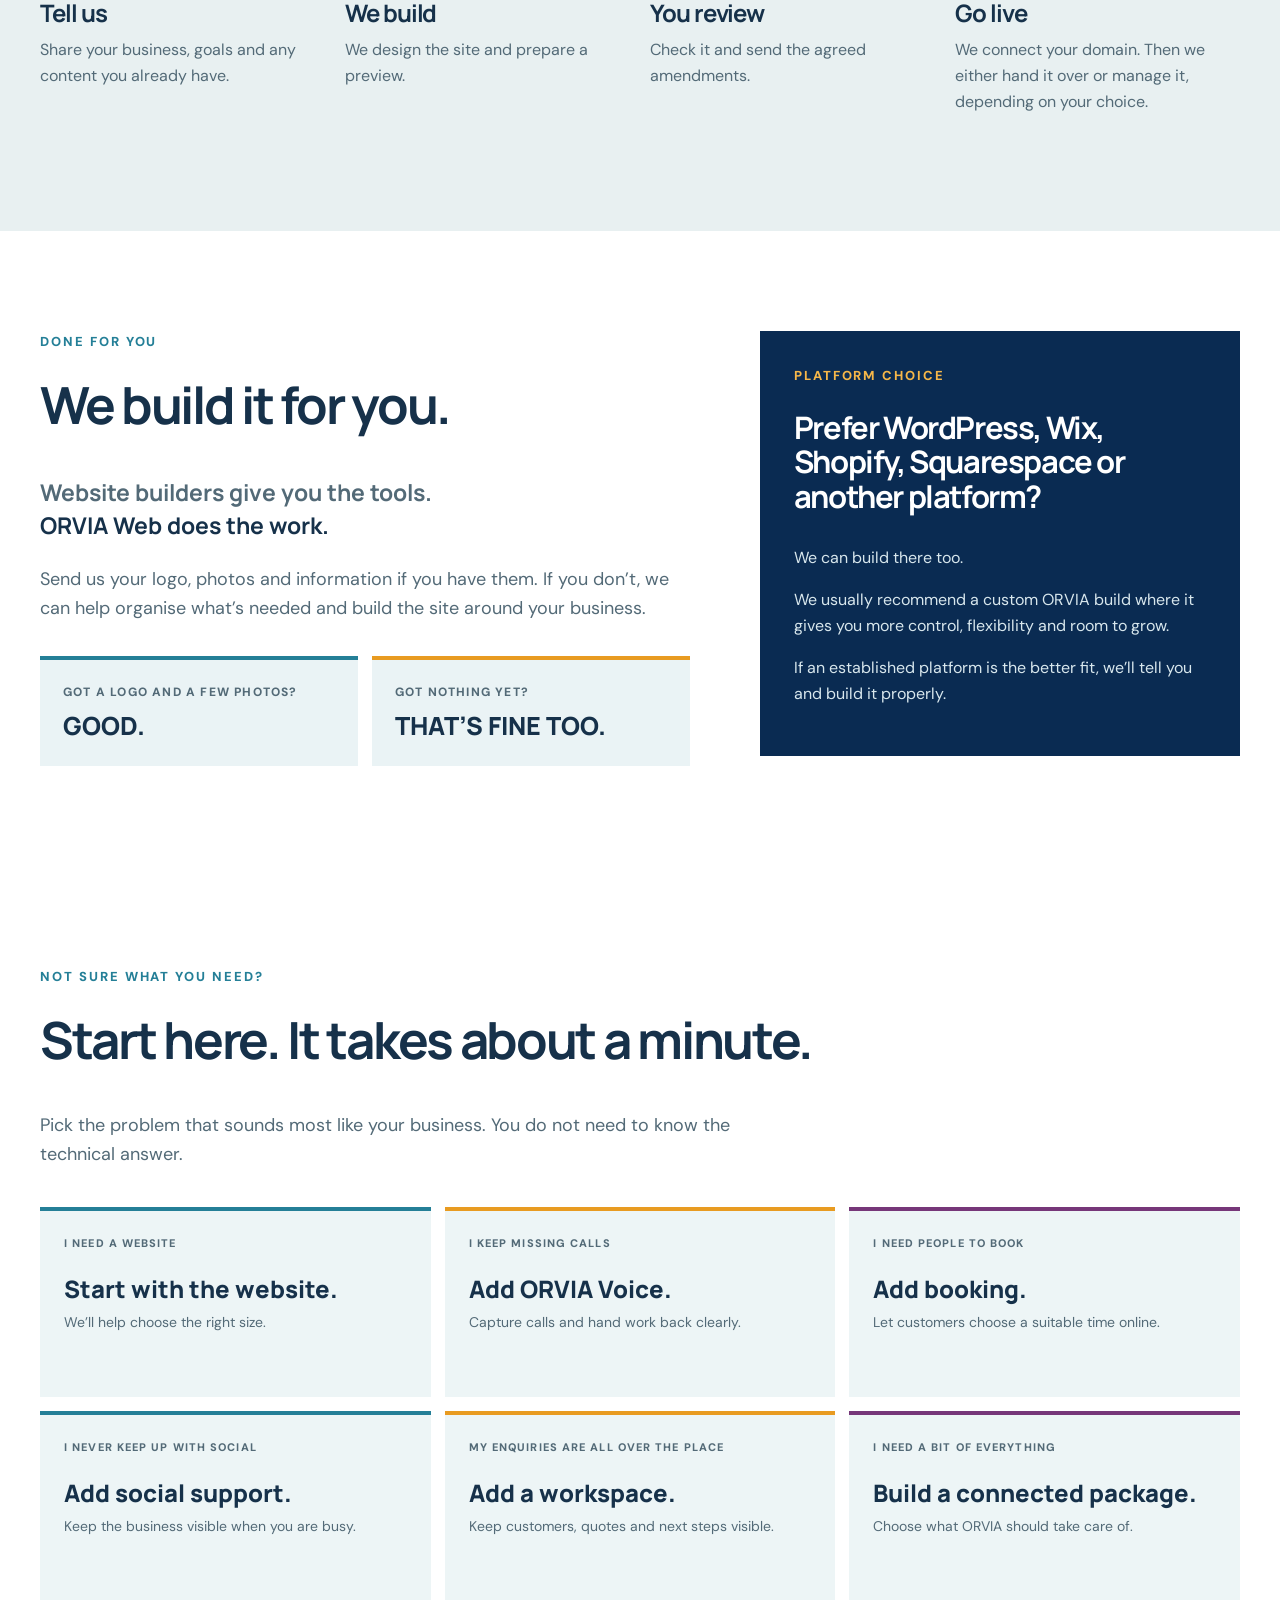
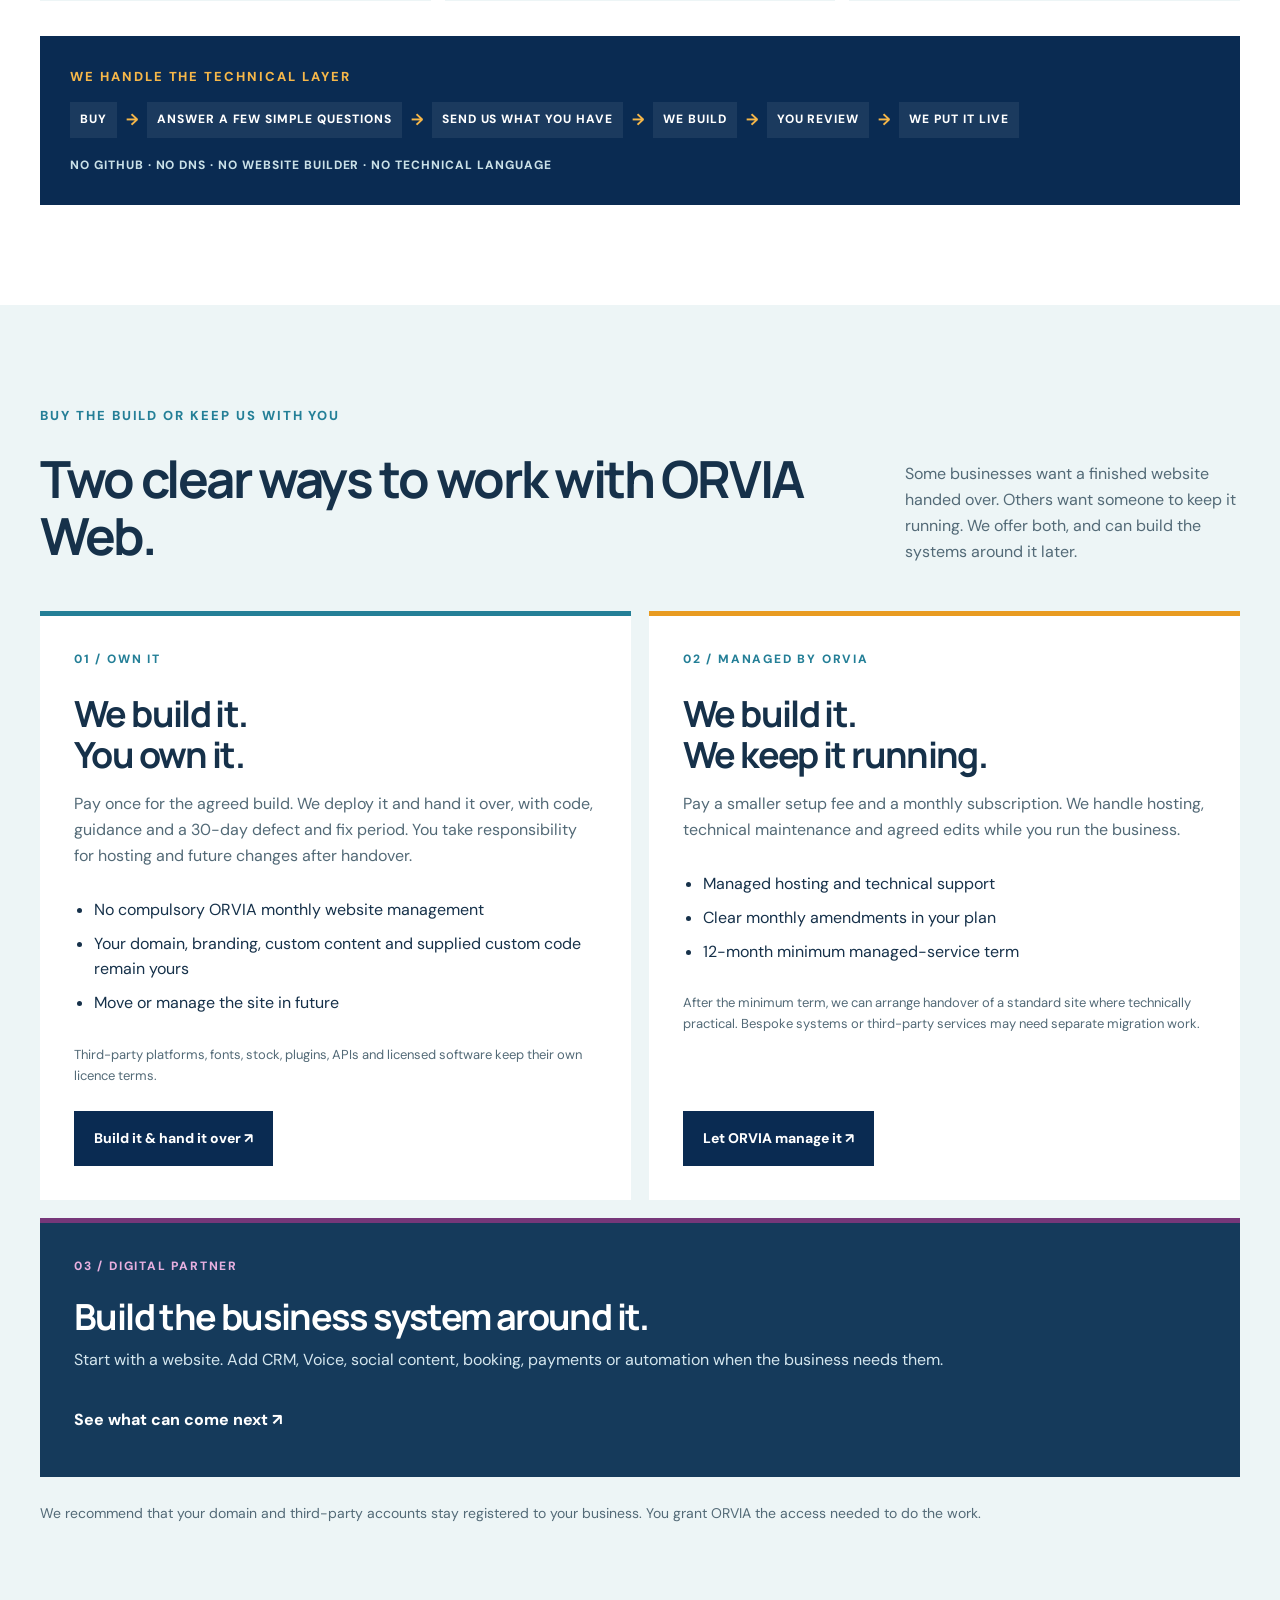
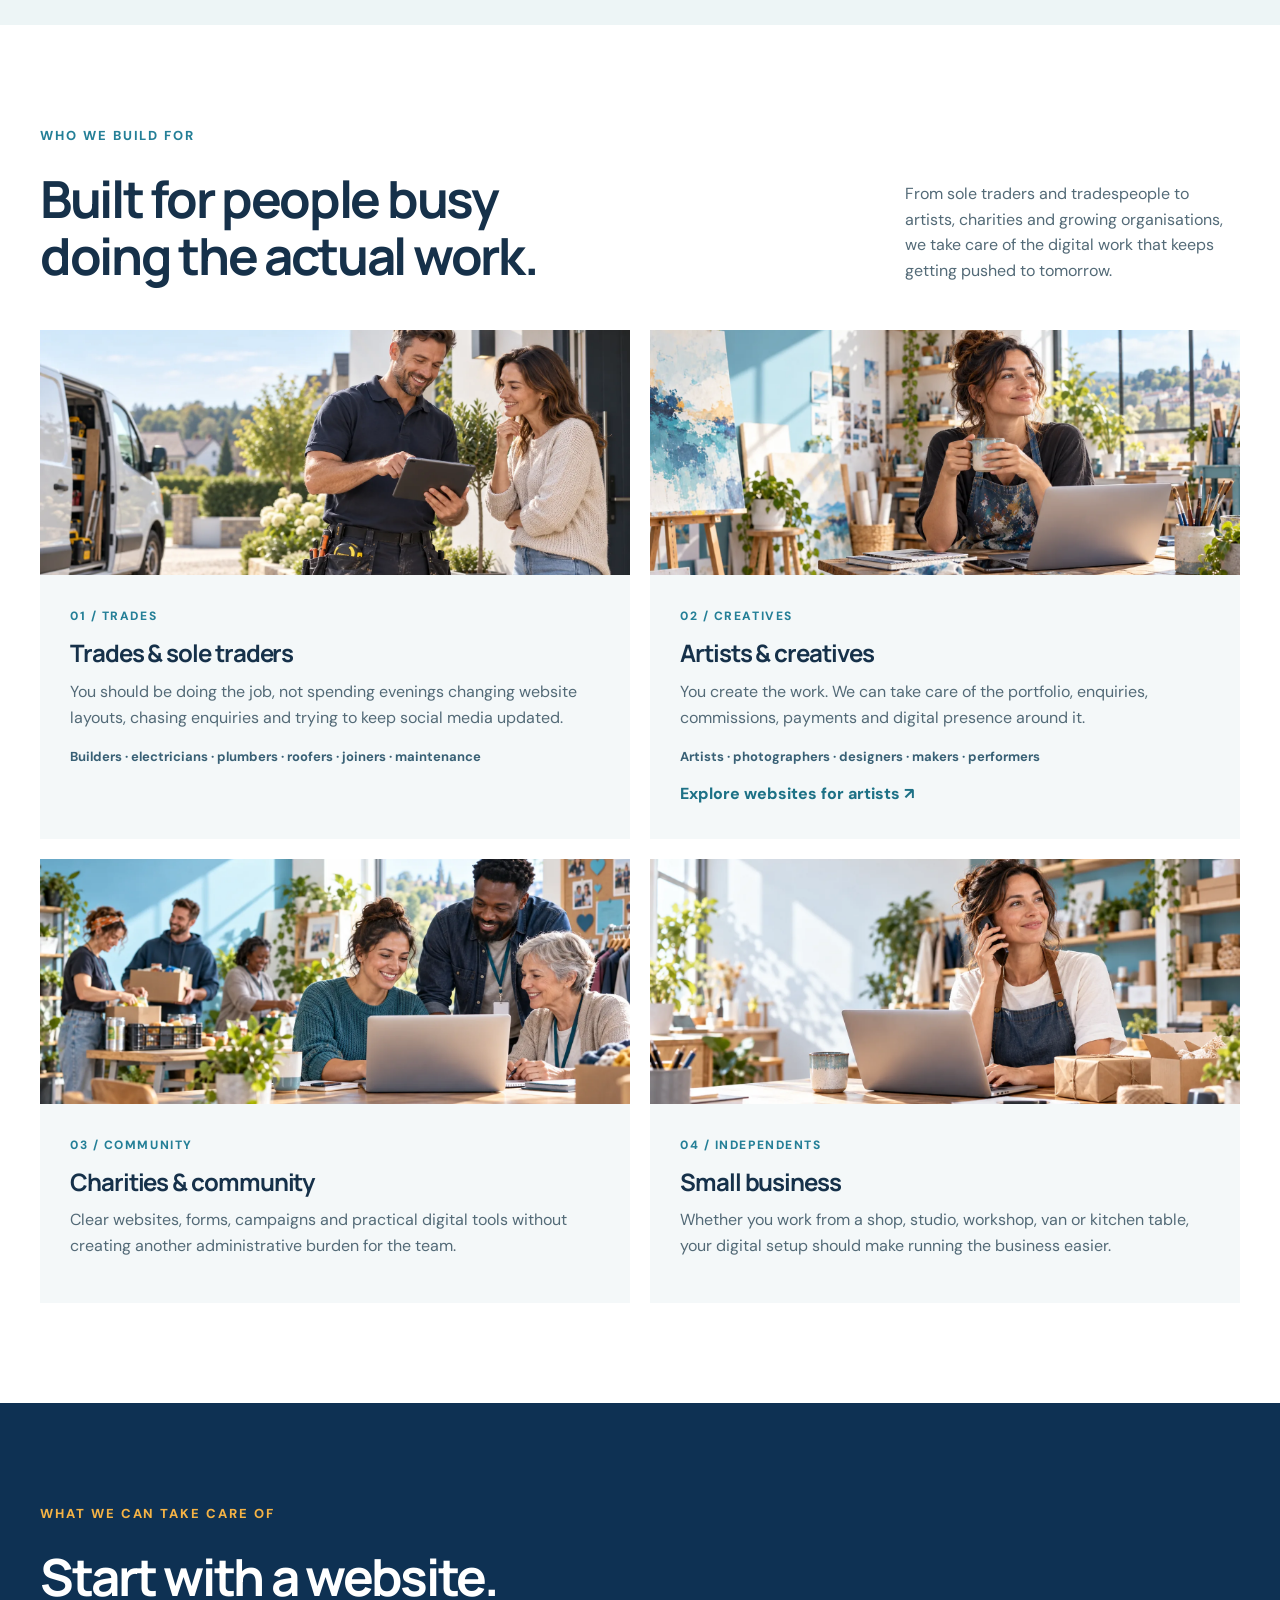
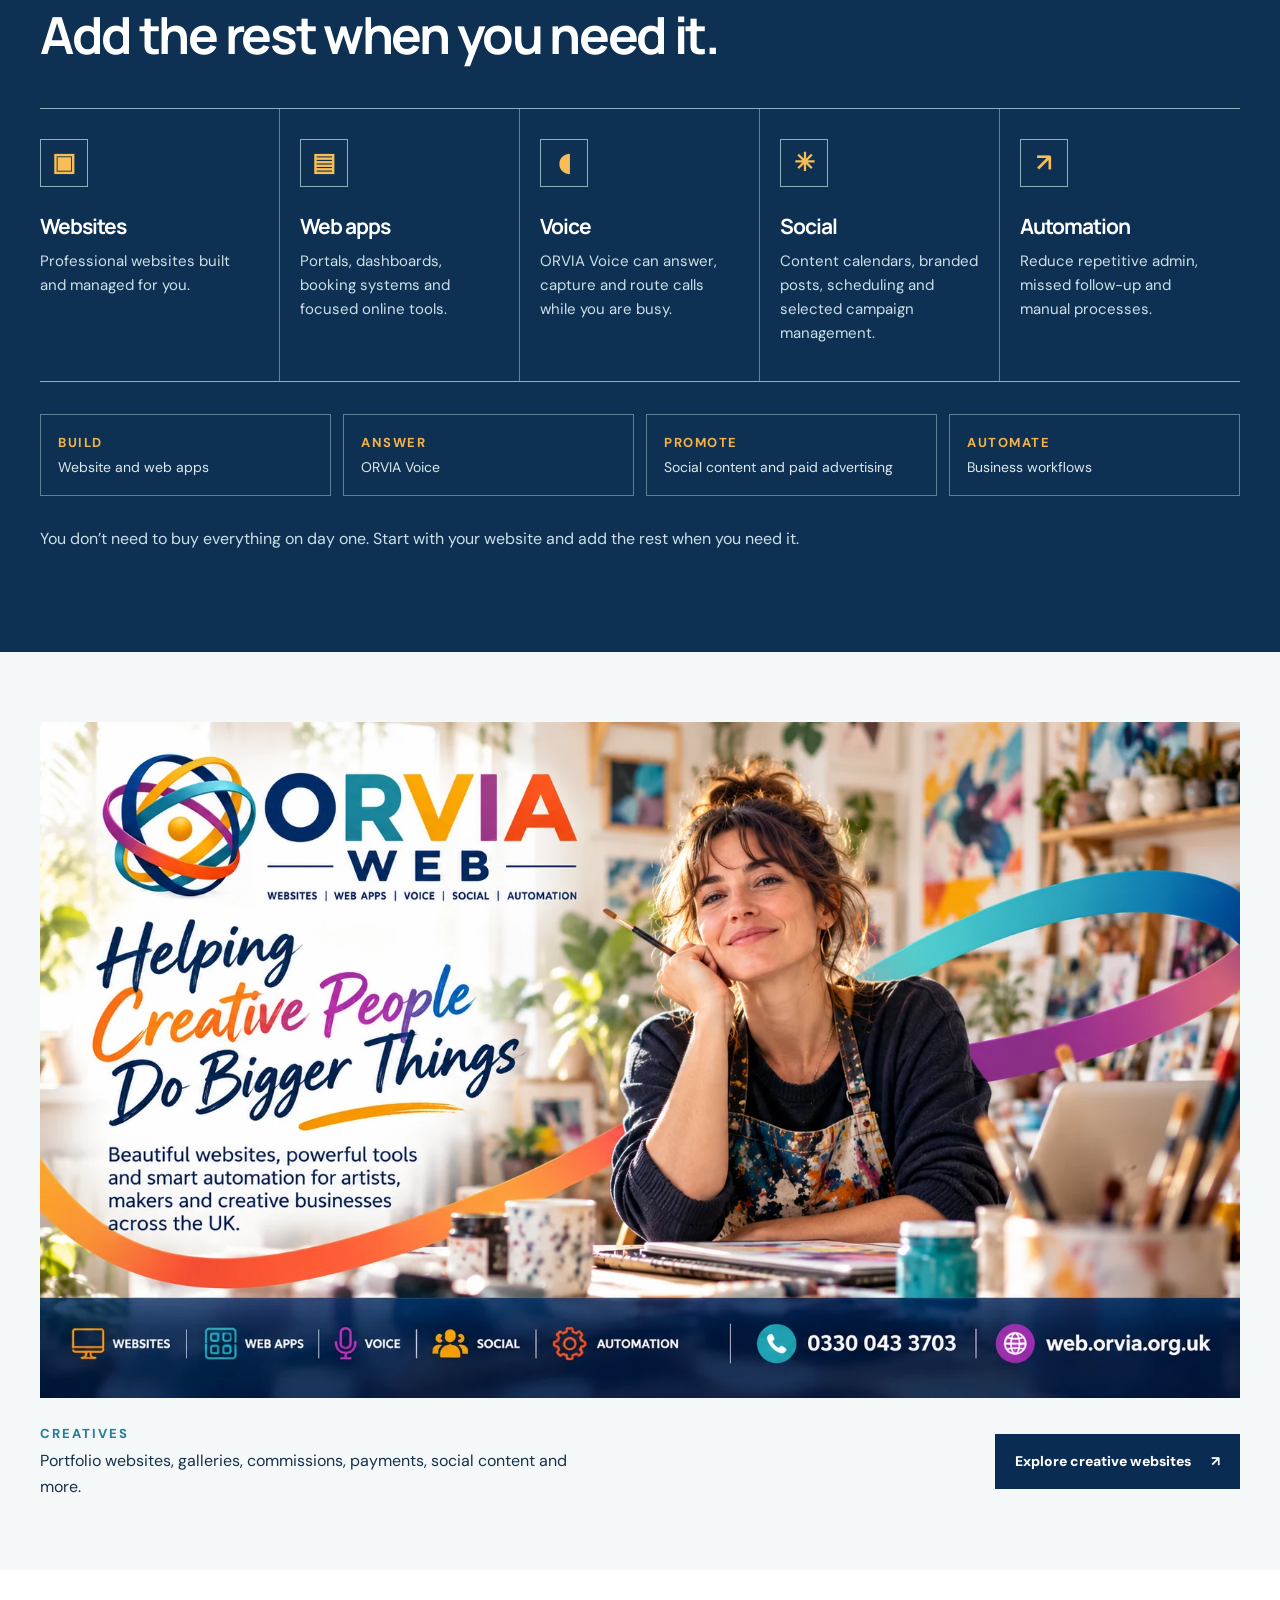
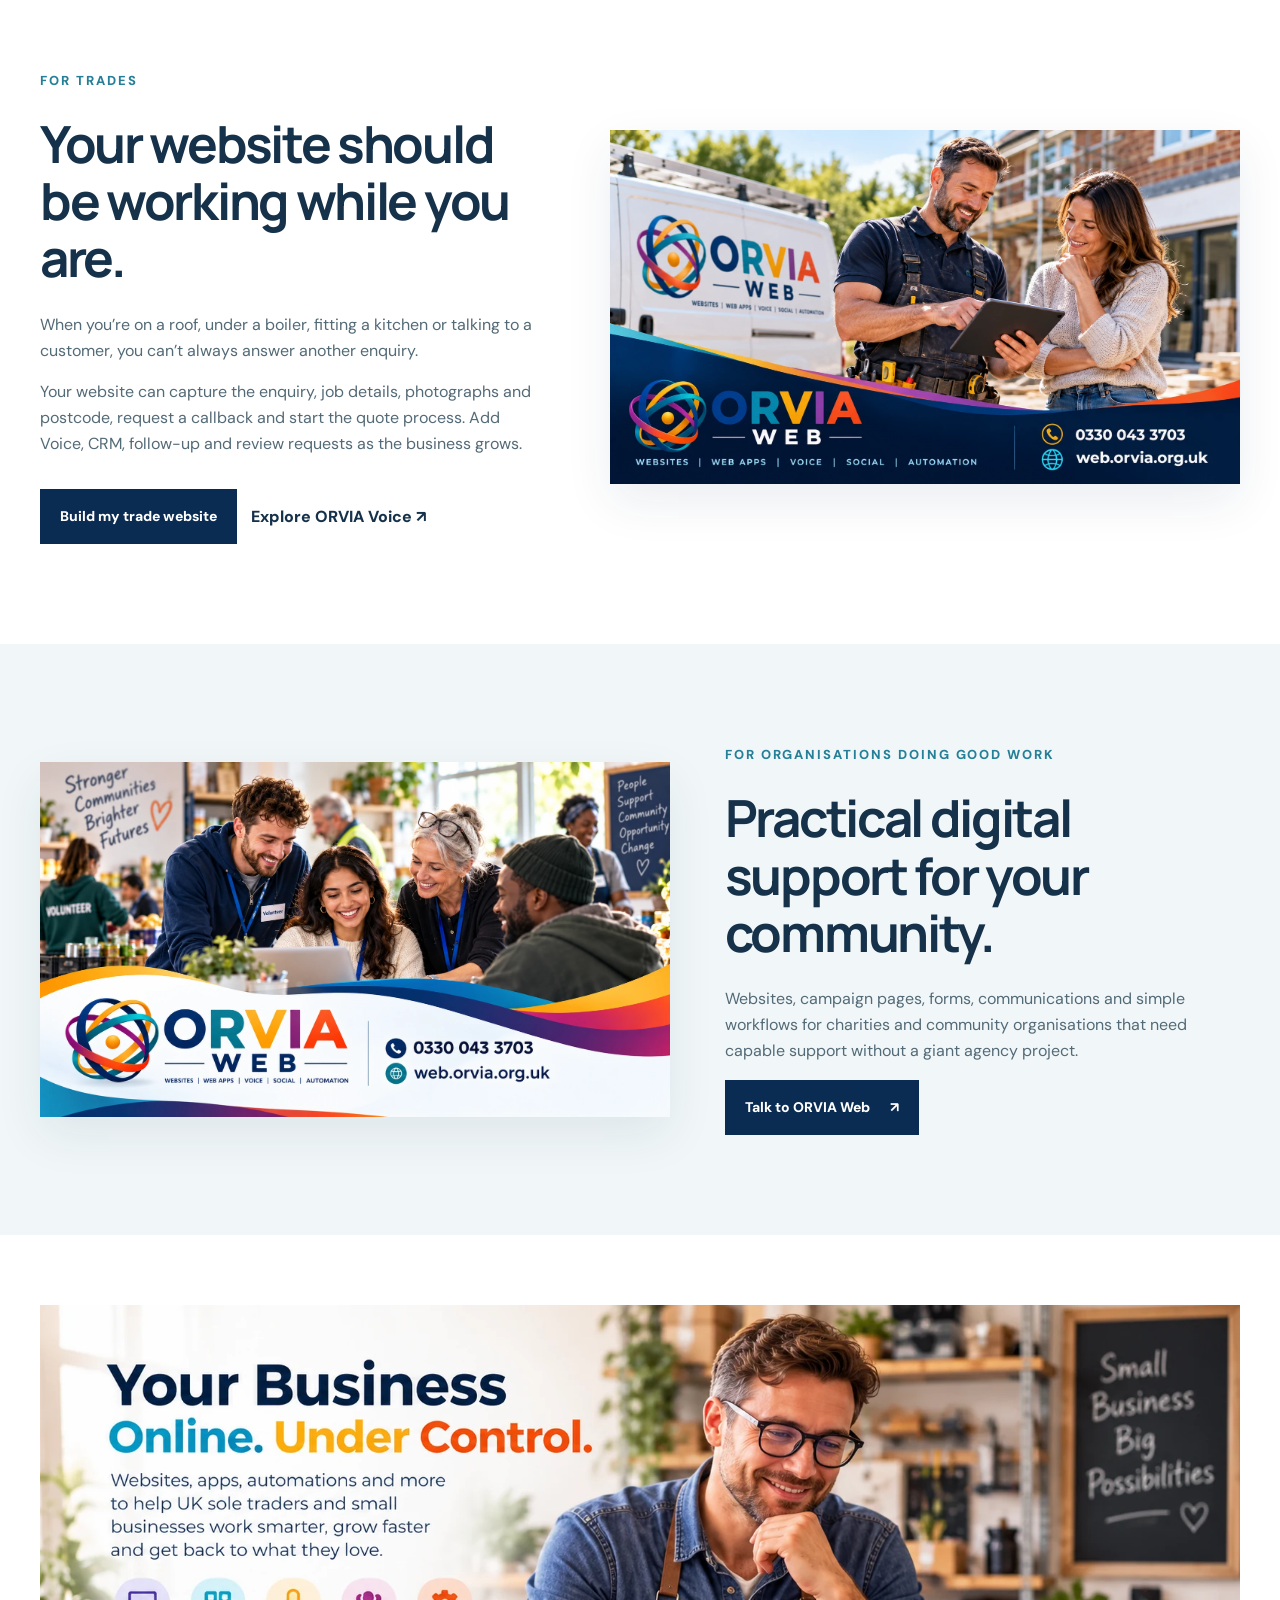
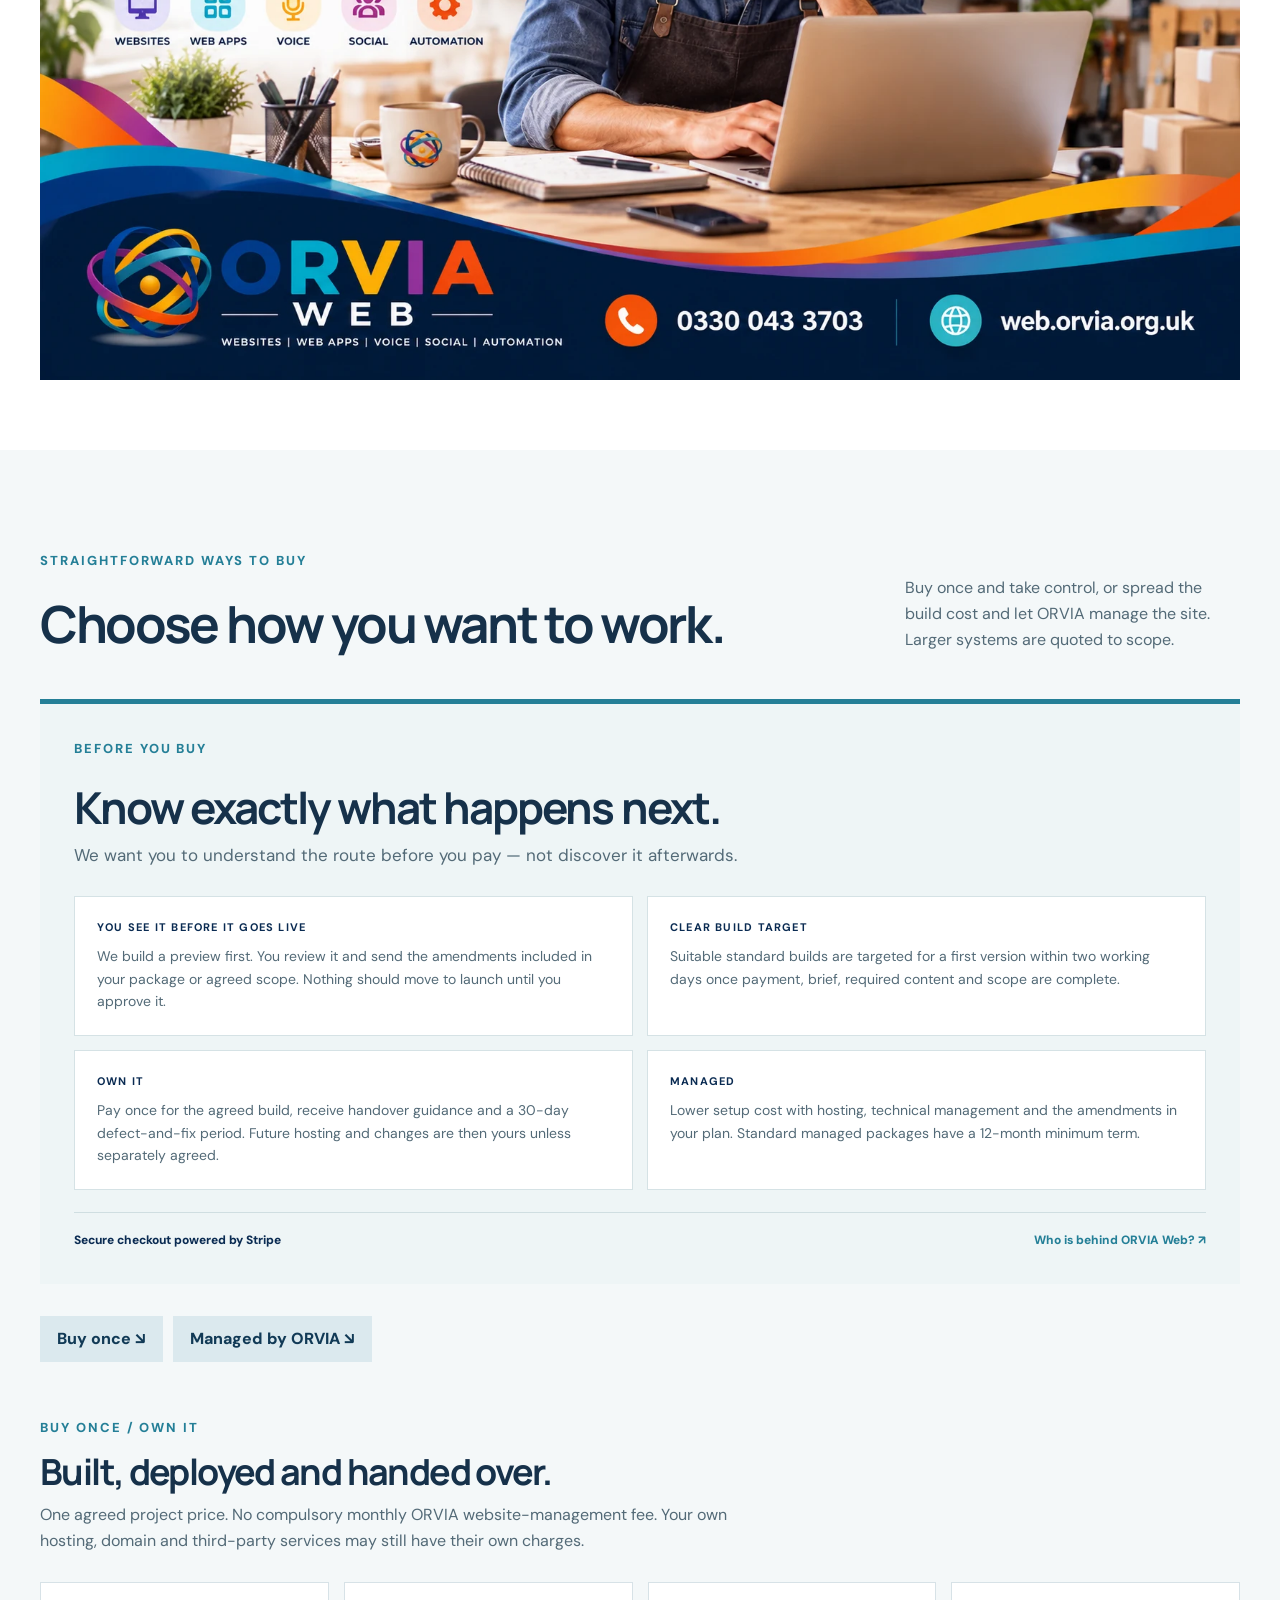
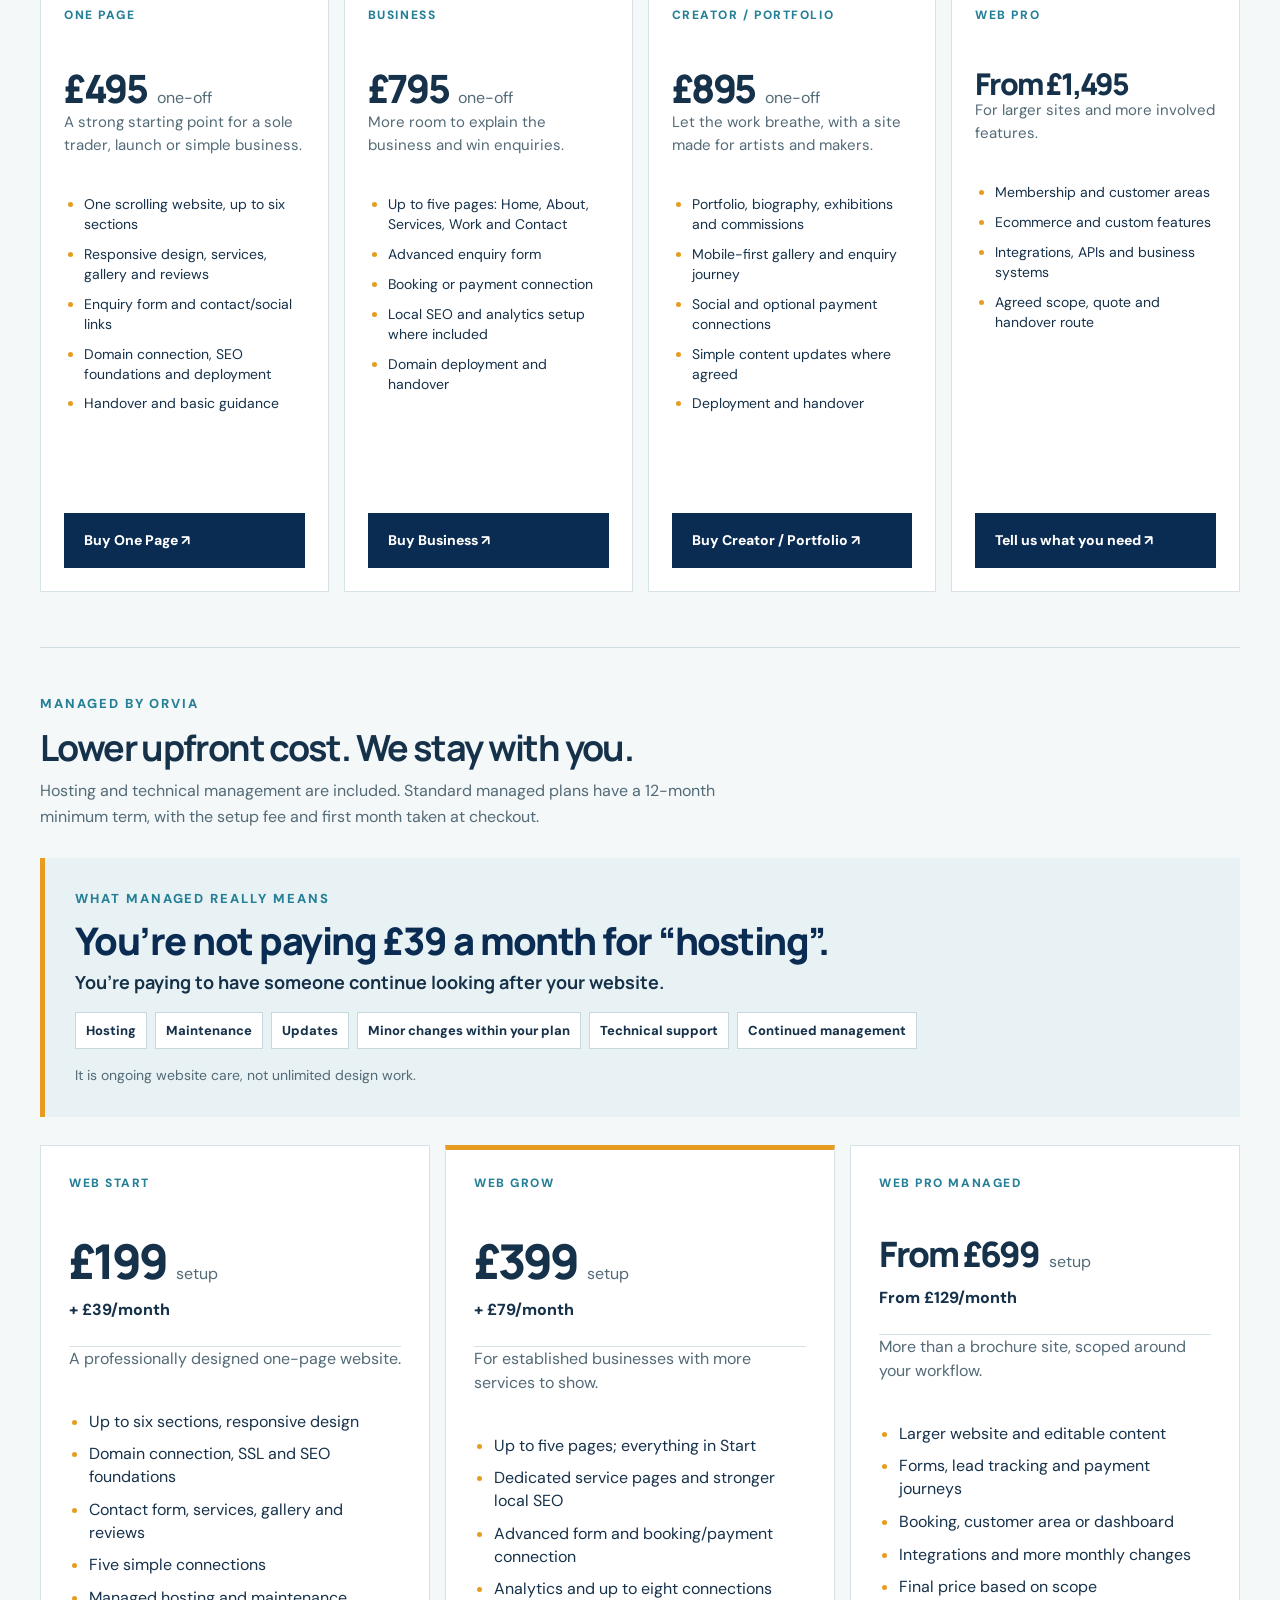
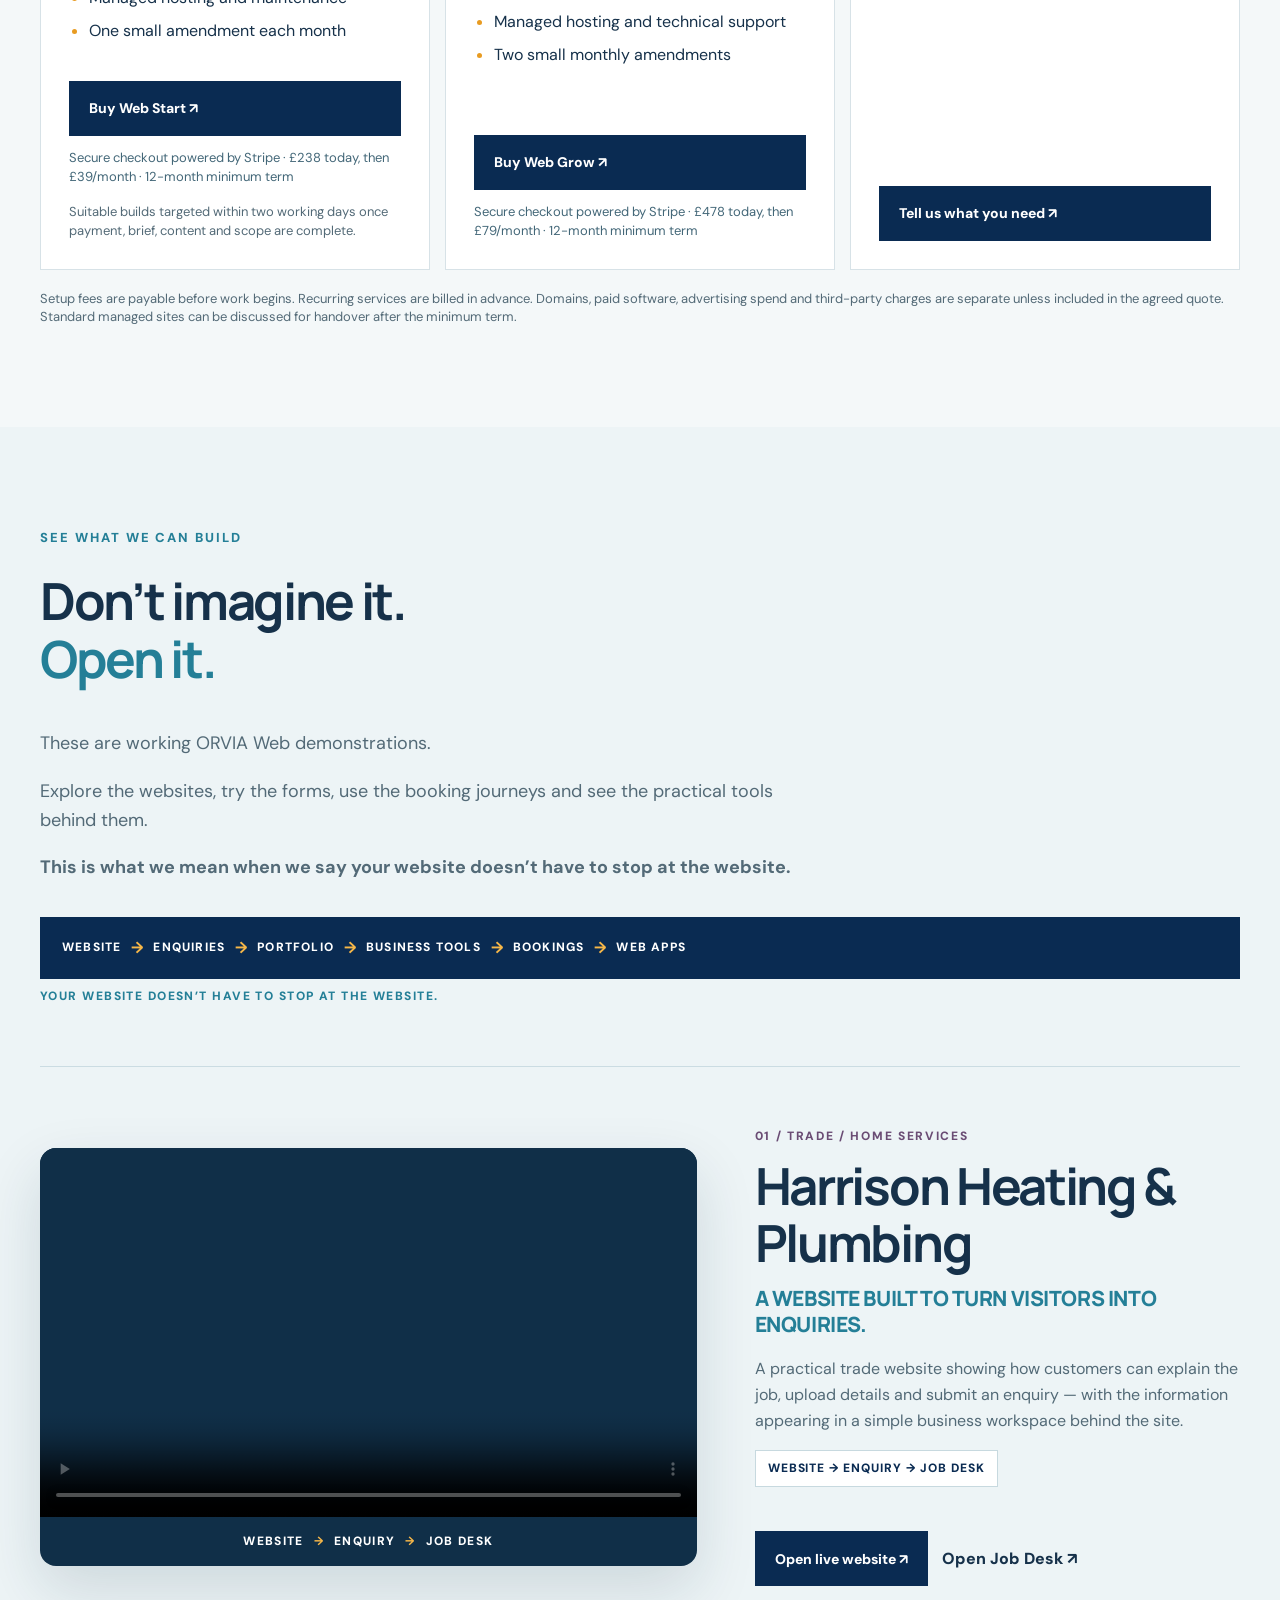
==== commit a36f7bf5: "Editorial pass: sharpen customer-facing proposition" ====
--- a/index.html
+++ b/index.html
@@ -21,16 +21,16 @@
 <a class="skip" href="#main">Skip to content</a>
 <header class="site-header"><div class="shell nav-wrap"><a class="brand" href="#top" aria-label="ORVIA Web homepage"><img src="images/orvia-web-logo.png" alt="ORVIA Web — Websites, Web Apps, Voice, Social, Automation" width="2048" height="682"></a><nav aria-label="Main navigation"><a href="#how-it-works">How it works</a><a href="#pricing">Pricing</a><a href="#showcase">Live demos</a><a href="trust/">Trust</a><a href="#connected">Connected services</a></nav><a class="header-cta" href="#contact">Start my website <span aria-hidden="true">↗</span></a></div></header>
 <main id="main">
-<section class="hero" id="top"><div class="shell hero-grid"><div class="hero-copy"><p class="eyebrow">ORVIA WEB · DIGITAL SUPPORT, DONE FOR YOU</p><h1>You run the business.<br><em>We’ll take care of the web.</em></h1><p class="lead">Professional websites, web apps, call handling, social content and practical automation for busy businesses that would rather run their business than spend evenings fighting with technology.</p><div class="actions"><a class="button primary" href="#choices">Start my website <span aria-hidden="true">↗</span></a><a class="button secondary" href="#pricing">See pricing</a></div><a class="hero-showcase-link" href="#showcase">See what we can build ↘</a><div class="hero-contact"><a href="tel:03300433703">0330 043 3703</a><a href="mailto:web@orvia.org.uk">web@orvia.org.uk</a></div></div><div class="hero-image"><img src="images/owner.webp" alt="Small UK business owner working on a laptop in his workshop." width="1672" height="941" fetchpriority="high"></div></div></section>
+<section class="hero" id="top"><div class="shell hero-grid"><div class="hero-copy"><p class="eyebrow">ORVIA WEB · WE BUILD IT. YOU RUN THE BUSINESS.</p><h1>You run the business.<br><em>We’ll take care of the web.</em></h1><p class="lead">Websites, web apps and practical digital support for businesses that need the work done — without becoming their own web team.</p><div class="actions"><a class="button primary" href="#choices">Start my website <span aria-hidden="true">↗</span></a><a class="button secondary" href="#pricing">See pricing</a></div><a class="hero-showcase-link" href="#showcase">See what we can build ↘</a><div class="hero-contact"><a href="tel:03300433703">0330 043 3703</a><a href="mailto:web@orvia.org.uk">web@orvia.org.uk</a></div></div><div class="hero-image"><img src="images/owner.webp" alt="Small UK business owner working on a laptop in his workshop." width="1672" height="941" fetchpriority="high"></div></div></section>
 <section class="trust-strip" aria-label="ORVIA Web trust and verification"><div class="shell trust-strip-grid">
 <div><span>UK REGISTERED COMPANY</span><strong>ORVIA Oversight Ltd · 16123685</strong></div>
 <div><span>VETERAN-FOUNDED</span><strong>Trust A Veteran® listed</strong></div>
 <div><span>ARMED FORCES</span><strong>Covenant signatory · ERS Bronze</strong></div>
 <a href="trust/">Trust &amp; transparency <span aria-hidden="true">↗</span></a>
 </div></section>
-<section class="video-section section" id="overview"><div class="shell narrow center"><p class="eyebrow">A little more time back</p><h2>Still doing everything yourself?</h2><p class="section-lead">Calls. Paperwork. Customers. Social media. Your website.</p><p class="section-lead">Running a business already takes enough of your time.</p><h3>Let us handle the digital side.</h3></div><div class="shell"><div class="film-wrap"><video controls playsinline muted preload="metadata" poster="media/orvia-video-poster.jpg" width="1280" height="720" aria-label="ORVIA Web promotional film"><source src="media/orvia-web-film.mp4" type="video/mp4">Your browser does not support video playback.</video></div><div class="video-after"><p>Stop juggling everything yourself.</p><a class="button primary" href="#pricing">Start my website <span aria-hidden="true">↗</span></a></div></div></section>
-<section class="section story" id="story"><div class="shell story-grid"><div><p class="eyebrow">The bit no template tells you</p><h2>Building your own website sounds easy.</h2><p class="story-punch">Then the evening disappears.</p></div><div><p>Choose a template. Upload photographs. Write some words. Connect a domain.</p><p>Then the mobile layout needs fixing. The form needs configuring. Images are the wrong size. Google, payments and the domain still need connecting. And you still have a business to run.</p><p><strong>Tell us what you do. Send us what you already have. We do the heavy lifting.</strong></p></div></div></section><section class="section process" id="how-it-works"><div class="shell"><p class="eyebrow">How it works</p><h2>From conversation to live.</h2><div class="steps"><div><span>01</span><h3>Tell us</h3><p>Share your business, goals and any content you already have.</p></div><div><span>02</span><h3>We build</h3><p>We design the site and prepare a preview.</p></div><div><span>03</span><h3>You review</h3><p>Check it and send the agreed amendments.</p></div><div><span>04</span><h3>Go live</h3><p>We connect your domain. Then we either hand it over or manage it, depending on your choice.</p></div></div></div></section><section class="section build-for-you" id="we-build-it"><div class="shell build-grid"><div><p class="eyebrow">Done for you</p><h2>We build it for you.</h2><p class="build-lead">Website builders give you the tools.<br><strong>ORVIA Web does the work.</strong></p><p>Send us your logo, photos and information if you have them. If you don’t, we can help organise what’s needed and build the site around your business.</p><div class="build-scenarios"><div><span>GOT A LOGO AND A FEW PHOTOS?</span><strong>GOOD.</strong></div><div><span>GOT NOTHING YET?</span><strong>THAT’S FINE TOO.</strong></div></div></div><aside class="platform-note"><p class="eyebrow">Platform choice</p><h3>Prefer WordPress, Wix, Shopify, Squarespace or another platform?</h3><p>We can build there too.</p><p>We usually recommend a custom ORVIA build where it gives you more control, flexibility and room to grow.</p><p>If an established platform is the better fit, we’ll tell you and build it properly.</p></aside></div></section>
-<section class="section need-sieve" id="need-sieve"><div class="shell"><div class="sieve-heading"><p class="eyebrow">Not sure what you need?</p><h2>Start here. It takes about a minute.</h2><p>Pick the problem that sounds most like your business. You do not need to know the technical answer.</p></div><div class="sieve-grid"><a href="#pricing"><span>I NEED A WEBSITE</span><strong>Start with the website.</strong><small>We’ll help choose the right size.</small></a><a href="#connected"><span>I KEEP MISSING CALLS</span><strong>Add ORVIA Voice.</strong><small>Capture calls and hand work back clearly.</small></a><a href="#connected"><span>I NEED PEOPLE TO BOOK</span><strong>Add booking.</strong><small>Let customers choose a suitable time online.</small></a><a href="#connected"><span>I NEVER KEEP UP WITH SOCIAL</span><strong>Add social support.</strong><small>Keep the business visible when you are busy.</small></a><a href="#systems"><span>MY ENQUIRIES ARE ALL OVER THE PLACE</span><strong>Add a workspace.</strong><small>Keep customers, quotes and next steps visible.</small></a><a href="#package-builder"><span>I NEED A BIT OF EVERYTHING</span><strong>Build a connected package.</strong><small>Choose what ORVIA should take care of.</small></a></div><div class="simple-journey"><p class="eyebrow">This is all you do</p><div><span>BUY</span><b>→</b><span>ANSWER A FEW SIMPLE QUESTIONS</span><b>→</b><span>SEND US WHAT YOU HAVE</span><b>→</b><span>WE BUILD</span><b>→</b><span>YOU REVIEW</span><b>→</b><span>WE PUT IT LIVE</span></div><p>NO GITHUB · NO DNS · NO WEBSITE BUILDER · NO TECHNICAL LANGUAGE</p></div></div></section><section class="section choices" id="choices"><div class="shell"><div class="section-heading"><div><p class="eyebrow">Two ways to work with us</p><h2>Your website. Your choice.</h2></div><p>Some businesses want a finished website handed over. Others want someone to keep it running. We offer both, and can build the systems around it later.</p></div><div class="choice-grid"><article><span>01 / OWN IT</span><h3>We build it.<br>You own it.</h3><p>Pay once for the agreed build. We deploy it and hand it over, with code, guidance and a 30-day defect and fix period. You take responsibility for hosting and future changes after handover.</p><ul><li>No compulsory ORVIA monthly website management</li><li>Your domain, branding, custom content and supplied custom code remain yours</li><li>Move or manage the site in future</li></ul><p class="choice-note">Third-party platforms, fonts, stock, plugins, APIs and licensed software keep their own licence terms.</p><a class="button dark" href="#buy-once">Build it &amp; hand it over ↗</a></article><article><span>02 / MANAGED BY ORVIA</span><h3>We build it.<br>We keep it running.</h3><p>Pay a smaller setup fee and a monthly subscription. We handle hosting, technical maintenance and agreed edits while you run the business.</p><ul><li>Managed hosting and technical support</li><li>Clear monthly amendments in your plan</li><li>12-month minimum managed-service term</li></ul><p class="choice-note">After the minimum term, we can arrange handover of a standard site where technically practical. Bespoke systems or third-party services may need separate migration work.</p><a class="button dark" href="#managed">Let ORVIA manage it ↗</a></article><article class="choice-growth"><span>03 / DIGITAL PARTNER</span><h3>Build the business system around it.</h3><p>Start with a website. Add CRM, Voice, social content, booking, payments or automation when the business needs them.</p><a class="inline" href="#systems">See what can come next ↗</a></article></div><p class="ownership-note">We recommend that your domain and third-party accounts stay registered to your business. You grant ORVIA the access needed to do the work.</p></div></section>
+<section class="video-section section" id="overview"><div class="shell narrow center"><p class="eyebrow">THE PROBLEM</p><h2>Your website should save time, not consume it.</h2><p class="section-lead">Calls. Paperwork. Customers. Social media. Your website.</p><p class="section-lead">Running a business already takes enough of your time.</p><h3>Let us handle the digital side.</h3></div><div class="shell"><div class="film-wrap"><video controls playsinline muted preload="metadata" poster="media/orvia-video-poster.jpg" width="1280" height="720" aria-label="ORVIA Web promotional film"><source src="media/orvia-web-film.mp4" type="video/mp4">Your browser does not support video playback.</video></div><div class="video-after"><p>Stop juggling everything yourself.</p><a class="button primary" href="#pricing">Start my website <span aria-hidden="true">↗</span></a></div></div></section>
+<section class="section story" id="story"><div class="shell story-grid"><div><p class="eyebrow">WHY DONE-FOR-YOU MATTERS</p><h2>A website builder gives you tools. It does not give you the evening back.</h2><p class="story-punch">Then the evening disappears.</p></div><div><p>Choose a template. Upload photographs. Write some words. Connect a domain.</p><p>Then the mobile layout needs fixing. The form needs configuring. Images are the wrong size. Google, payments and the domain still need connecting. And you still have a business to run.</p><p><strong>Tell us what you do. Send us what you already have. We do the heavy lifting.</strong></p></div></div></section><section class="section process" id="how-it-works"><div class="shell"><p class="eyebrow">How it works</p><h2>From conversation to live.</h2><div class="steps"><div><span>01</span><h3>Tell us</h3><p>Share your business, goals and any content you already have.</p></div><div><span>02</span><h3>We build</h3><p>We design the site and prepare a preview.</p></div><div><span>03</span><h3>You review</h3><p>Check it and send the agreed amendments.</p></div><div><span>04</span><h3>Go live</h3><p>We connect your domain. Then we either hand it over or manage it, depending on your choice.</p></div></div></div></section><section class="section build-for-you" id="we-build-it"><div class="shell build-grid"><div><p class="eyebrow">Done for you</p><h2>We build it for you.</h2><p class="build-lead">Website builders give you the tools.<br><strong>ORVIA Web does the work.</strong></p><p>Send us your logo, photos and information if you have them. If you don’t, we can help organise what’s needed and build the site around your business.</p><div class="build-scenarios"><div><span>GOT A LOGO AND A FEW PHOTOS?</span><strong>GOOD.</strong></div><div><span>GOT NOTHING YET?</span><strong>THAT’S FINE TOO.</strong></div></div></div><aside class="platform-note"><p class="eyebrow">Platform choice</p><h3>Prefer WordPress, Wix, Shopify, Squarespace or another platform?</h3><p>We can build there too.</p><p>We usually recommend a custom ORVIA build where it gives you more control, flexibility and room to grow.</p><p>If an established platform is the better fit, we’ll tell you and build it properly.</p></aside></div></section>
+<section class="section need-sieve" id="need-sieve"><div class="shell"><div class="sieve-heading"><p class="eyebrow">Not sure what you need?</p><h2>Start here. It takes about a minute.</h2><p>Pick the problem that sounds most like your business. You do not need to know the technical answer.</p></div><div class="sieve-grid"><a href="#pricing"><span>I NEED A WEBSITE</span><strong>Start with the website.</strong><small>We’ll help choose the right size.</small></a><a href="#connected"><span>I KEEP MISSING CALLS</span><strong>Add ORVIA Voice.</strong><small>Capture calls and hand work back clearly.</small></a><a href="#connected"><span>I NEED PEOPLE TO BOOK</span><strong>Add booking.</strong><small>Let customers choose a suitable time online.</small></a><a href="#connected"><span>I NEVER KEEP UP WITH SOCIAL</span><strong>Add social support.</strong><small>Keep the business visible when you are busy.</small></a><a href="#systems"><span>MY ENQUIRIES ARE ALL OVER THE PLACE</span><strong>Add a workspace.</strong><small>Keep customers, quotes and next steps visible.</small></a><a href="#package-builder"><span>I NEED A BIT OF EVERYTHING</span><strong>Build a connected package.</strong><small>Choose what ORVIA should take care of.</small></a></div><div class="simple-journey"><p class="eyebrow">WE HANDLE THE TECHNICAL LAYER</p><div><span>BUY</span><b>→</b><span>ANSWER A FEW SIMPLE QUESTIONS</span><b>→</b><span>SEND US WHAT YOU HAVE</span><b>→</b><span>WE BUILD</span><b>→</b><span>YOU REVIEW</span><b>→</b><span>WE PUT IT LIVE</span></div><p>NO GITHUB · NO DNS · NO WEBSITE BUILDER · NO TECHNICAL LANGUAGE</p></div></div></section><section class="section choices" id="choices"><div class="shell"><div class="section-heading"><div><p class="eyebrow">BUY THE BUILD OR KEEP US WITH YOU</p><h2>Two clear ways to work with ORVIA Web.</h2></div><p>Some businesses want a finished website handed over. Others want someone to keep it running. We offer both, and can build the systems around it later.</p></div><div class="choice-grid"><article><span>01 / OWN IT</span><h3>We build it.<br>You own it.</h3><p>Pay once for the agreed build. We deploy it and hand it over, with code, guidance and a 30-day defect and fix period. You take responsibility for hosting and future changes after handover.</p><ul><li>No compulsory ORVIA monthly website management</li><li>Your domain, branding, custom content and supplied custom code remain yours</li><li>Move or manage the site in future</li></ul><p class="choice-note">Third-party platforms, fonts, stock, plugins, APIs and licensed software keep their own licence terms.</p><a class="button dark" href="#buy-once">Build it &amp; hand it over ↗</a></article><article><span>02 / MANAGED BY ORVIA</span><h3>We build it.<br>We keep it running.</h3><p>Pay a smaller setup fee and a monthly subscription. We handle hosting, technical maintenance and agreed edits while you run the business.</p><ul><li>Managed hosting and technical support</li><li>Clear monthly amendments in your plan</li><li>12-month minimum managed-service term</li></ul><p class="choice-note">After the minimum term, we can arrange handover of a standard site where technically practical. Bespoke systems or third-party services may need separate migration work.</p><a class="button dark" href="#managed">Let ORVIA manage it ↗</a></article><article class="choice-growth"><span>03 / DIGITAL PARTNER</span><h3>Build the business system around it.</h3><p>Start with a website. Add CRM, Voice, social content, booking, payments or automation when the business needs them.</p><a class="inline" href="#systems">See what can come next ↗</a></article></div><p class="ownership-note">We recommend that your domain and third-party accounts stay registered to your business. You grant ORVIA the access needed to do the work.</p></div></section>
 <section class="section sectors" id="sectors"><div class="shell"><div class="section-heading"><div><p class="eyebrow">Who we build for</p><h2>Built for people busy<br>doing the actual work.</h2></div><p>From sole traders and tradespeople to artists, charities and growing organisations, we take care of the digital work that keeps getting pushed to tomorrow.</p></div><div class="sector-grid"><article class="sector-card"><img src="images/trade.webp" alt="Tradesman discussing work with a customer beside his work van." width="1672" height="941" loading="lazy"><div><span>01 / TRADES</span><h3>Trades & sole traders</h3><p>You should be doing the job, not spending evenings changing website layouts, chasing enquiries and trying to keep social media updated.</p><small>Builders · electricians · plumbers · roofers · joiners · maintenance</small></div></article><article class="sector-card"><img src="images/creative.webp" alt="Independent artist working from a bright creative studio." width="1672" height="941" loading="lazy"><div><span>02 / CREATIVES</span><h3>Artists & creatives</h3><p>You create the work. We can take care of the portfolio, enquiries, commissions, payments and digital presence around it.</p><small>Artists · photographers · designers · makers · performers</small><a class="sector-link" href="artists/">Explore websites for artists ↗</a></div></article><article class="sector-card"><img src="images/community.webp" alt="Charity and community volunteers working together around a laptop." width="1672" height="941" loading="lazy"><div><span>03 / COMMUNITY</span><h3>Charities & community</h3><p>Clear websites, forms, campaigns and practical digital tools without creating another administrative burden for the team.</p></div></article><article class="sector-card"><img src="images/small-business.webp" alt="Small business owner managing her business from a laptop." width="1672" height="941" loading="lazy"><div><span>04 / INDEPENDENTS</span><h3>Small business</h3><p>Whether you work from a shop, studio, workshop, van or kitchen table, your digital setup should make running the business easier.</p></div></article></div></div></section>
 <section class="section services" id="services"><div class="shell"><p class="eyebrow">What we can take care of</p><h2>Start with a website.<br>Add the rest when you need it.</h2><div class="service-grid"><article><span class="service-icon">▣</span><h3>Websites</h3><p>Professional websites built and managed for you.</p></article><article><span class="service-icon">▤</span><h3>Web apps</h3><p>Portals, dashboards, booking systems and focused online tools.</p></article><article><span class="service-icon">◖</span><h3>Voice</h3><p>ORVIA Voice can answer, capture and route calls while you are busy.</p></article><article><span class="service-icon">✳</span><h3>Social</h3><p>Content calendars, branded posts, scheduling and selected campaign management.</p></article><article><span class="service-icon">↗</span><h3>Automation</h3><p>Reduce repetitive admin, missed follow-up and manual processes.</p></article></div><div class="service-journey" aria-label="Optional services"><div><strong>Build</strong><span>Website and web apps</span></div><div><strong>Answer</strong><span>ORVIA Voice</span></div><div><strong>Promote</strong><span>Social content and paid advertising</span></div><div><strong>Automate</strong><span>Business workflows</span></div></div><p class="services-end">You don’t need to buy everything on day one. Start with your website and add the rest when you need it.</p></div></section>
 <section class="visual-band"><div class="shell"><img src="images/branded-creative.webp" alt="ORVIA Web graphic: Helping Creative People Do Bigger Things." width="1672" height="941" loading="lazy"><div class="visual-caption"><div><p class="eyebrow">Creatives</p><p>Portfolio websites, galleries, commissions, payments, social content and more.</p></div><a class="button dark" href="artists/">Explore creative websites <span aria-hidden="true">↗</span></a></div></div></section>
@@ -116,7 +116,14 @@
 
 <section class="section contact" id="contact"><div class="shell"><div class="contact-heading"><div><p class="eyebrow">Contact us</p><h2>Talk to ORVIA Web.</h2><p>Tell us a little about what you need. We’ll reply to discuss the right route.</p><div class="contact-links"><a href="tel:03300433703">0330 043 3703 ↗</a><a href="mailto:web@orvia.org.uk">web@orvia.org.uk ↗</a><a href="https://web.orvia.org.uk/">web.orvia.org.uk ↗</a></div><div class="contact-buttons"><a class="button primary" href="tel:03300433703">Call us</a><a class="button outline" href="mailto:web@orvia.org.uk">Email us</a><a class="button outline" href="#pricing">Start my website</a></div></div><form id="enquiry-form"><div class="field-row"><label>Name<input name="name" autocomplete="name" required></label><label>Business name<input name="business" autocomplete="organization"></label></div><div class="field-row"><label>Email<input name="email" type="email" autocomplete="email" required></label><label>Telephone<input name="phone" type="tel" autocomplete="tel"></label></div><label>What do you need?<select name="interest" required><option value="">Choose one</option><option>Website</option><option>Web App</option><option>Voice</option><option>Social</option><option>Paid Advertising</option><option>Automation</option><option>Branding</option><option>Not Sure Yet</option></select></label><label>Message<textarea name="message" rows="4" required></textarea></label><button class="button primary" type="submit">Send enquiry <span aria-hidden="true">↗</span></button><p class="form-status" id="enquiry-status" role="status" aria-live="polite"></p><p class="form-note">Your enquiry is sent securely to ORVIA Web. We’ll reply using the details you provide.</p></form></div></div></section>
 </main>
-<footer><div class="shell footer-grid"><div><a href="#top" aria-label="ORVIA Web homepage"><img class="footer-logo" src="images/orvia-web-logo.png" alt="ORVIA Web — Websites, Web Apps, Voice, Social, Automation" width="2048" height="682"></a><p>You run the business. We’ll take care of the web.</p><p class="footer-services">Websites | Web Apps | Voice | Social | Automation</p></div><div><h3>Get in touch</h3><a href="tel:03300433703">0330 043 3703</a><a href="mailto:web@orvia.org.uk">web@orvia.org.uk</a><a href="https://web.orvia.org.uk/">web.orvia.org.uk</a></div><div><h3>Explore</h3><a href="trust/">Trust &amp; Transparency</a><a href="https://orvia.org.uk/" target="_blank" rel="noopener noreferrer">ORVIA Oversight</a><a href="https://orvia.org.uk/case-studies" target="_blank" rel="noopener noreferrer">Case Studies</a><a href="https://orvia.org.uk/veterans" target="_blank" rel="noopener noreferrer">Veterans at ORVIA</a><a href="https://orvia.org.uk/privacy" target="_blank" rel="noopener noreferrer">Privacy</a><a href="https://orvia.org.uk/terms" target="_blank" rel="noopener noreferrer">Terms</a><a href="https://orvia.org.uk/accessibility" target="_blank" rel="noopener noreferrer">Accessibility</a><a href="#contact">Contact</a></div></div><div class="shell legal">ORVIA Web is a service of ORVIA Oversight Ltd. Company No. 16123685 · ICO Registration ZC152311 · Veteran-founded · Armed Forces Covenant signatory · Defence Employer Recognition Scheme Bronze Award <button type="button" id="cookie-settings-open">Cookie settings</button></div></footer>
+<footer><div class="shell footer-grid"><div><a href="#top" aria-label="ORVIA Web homepage"><img class="footer-logo" src="images/orvia-web-logo.png" alt="ORVIA Web — Websites, Web Apps, Voice, Social, Automation" width="2048" height="682"></a><p>You run the business. We’ll take care of the web.</p><p class="footer-services">Websites | Web Apps | Voice | Social | Automation</p></div><div><h3>Get in touch</h3><a href="tel:03300433703">0330 043 3703</a><a href="mailto:web@orvia.org.uk">web@orvia.org.uk</a><a href="https://web.orvia.org.uk/">web.orvia.org.uk</a></div><div><h3>Explore</h3><a href="trust/">Trust &amp; Transparency</a><a href="https://orvia.org.uk/" target="_blank" rel="noopener noreferrer">ORVIA Oversight</a><a href="https://orvia.org.uk/privacy" target="_blank" rel="noopener noreferrer">Privacy</a><a href="https://orvia.org.uk/terms" target="_blank" rel="noopener noreferrer">Terms</a><a href="https://orvia.org.uk/accessibility" target="_blank" rel="noopener noreferrer">Accessibility</a><a href="#contact">Contact</a></div></div><div class="shell legal">ORVIA Web is a service of ORVIA Oversight Ltd. Company No. 16123685 · ICO Registration ZC152311 · Veteran-founded · Armed Forces Covenant signatory · Defence Employer Recognition Scheme Bronze Award <button type="button" id="cookie-settings-open">Cookie settings</button></div><div class="orvia-footer-trust" style="margin-top:18px;padding-top:16px;border-top:1px solid rgba(127,127,127,.22);display:flex;flex-wrap:wrap;gap:8px 16px;align-items:center;font-size:.82rem">
+  <strong>Verified trust:</strong>
+  <a href="https://orvia.org.uk/veterans">Armed Forces Covenant</a>
+  <a href="https://orvia.org.uk/veterans">ERS Bronze</a>
+  <a href="https://orvia.org.uk/veterans">Veteran-founded</a>
+  <a href="https://www.trustaveteran.com/team/orvia" target="_blank" rel="noopener">Trust a Veteran</a>
+</div>
+</footer>
 
 <div class="cookie-banner" id="cookie-banner" role="region" aria-label="Cookie choices" hidden><div><strong>Your privacy choices</strong><p>We use essential storage for your choices. Analytics and advertising tools will only run if you allow them. No optional tools are active yet.</p></div><div class="cookie-actions"><button type="button" id="cookie-reject">Reject optional</button><button type="button" id="cookie-customise">Choose settings</button><button type="button" id="cookie-accept">Accept all</button></div></div>
 <dialog id="cookie-dialog" aria-labelledby="cookie-title"><form method="dialog" class="cookie-form"><h2 id="cookie-title">Cookie settings</h2><p>Essential storage keeps your choice. You can change it at any time. Analytics and advertising integrations are prepared but will not run without consent.</p><label><input type="checkbox" checked disabled> Essential <span>Always on</span></label><label><input type="checkbox" id="consent-analytics"> Analytics <span>Understand site visits</span></label><label><input type="checkbox" id="consent-marketing"> Marketing <span>Measure advertising campaigns</span></label><div class="cookie-dialog-actions"><button type="button" id="cookie-save">Save choices</button><button type="submit">Cancel</button></div></form></dialog>
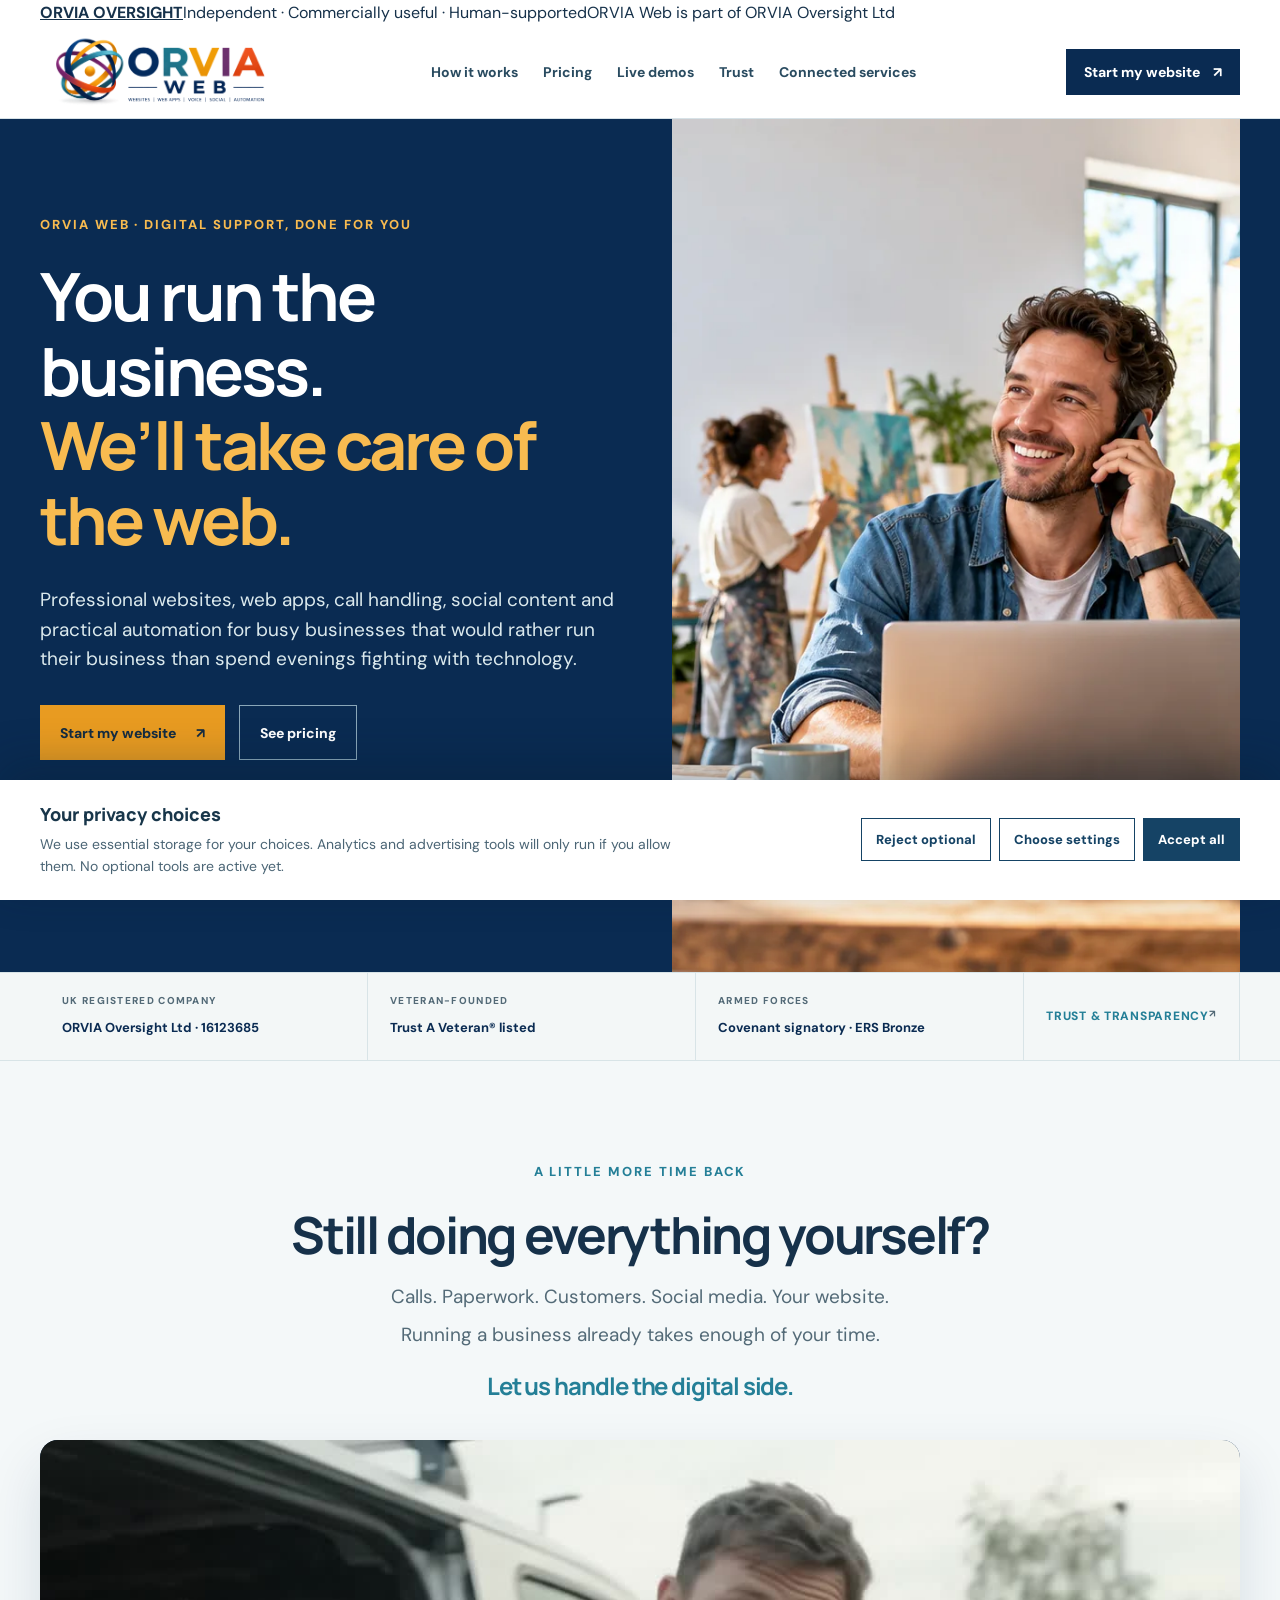
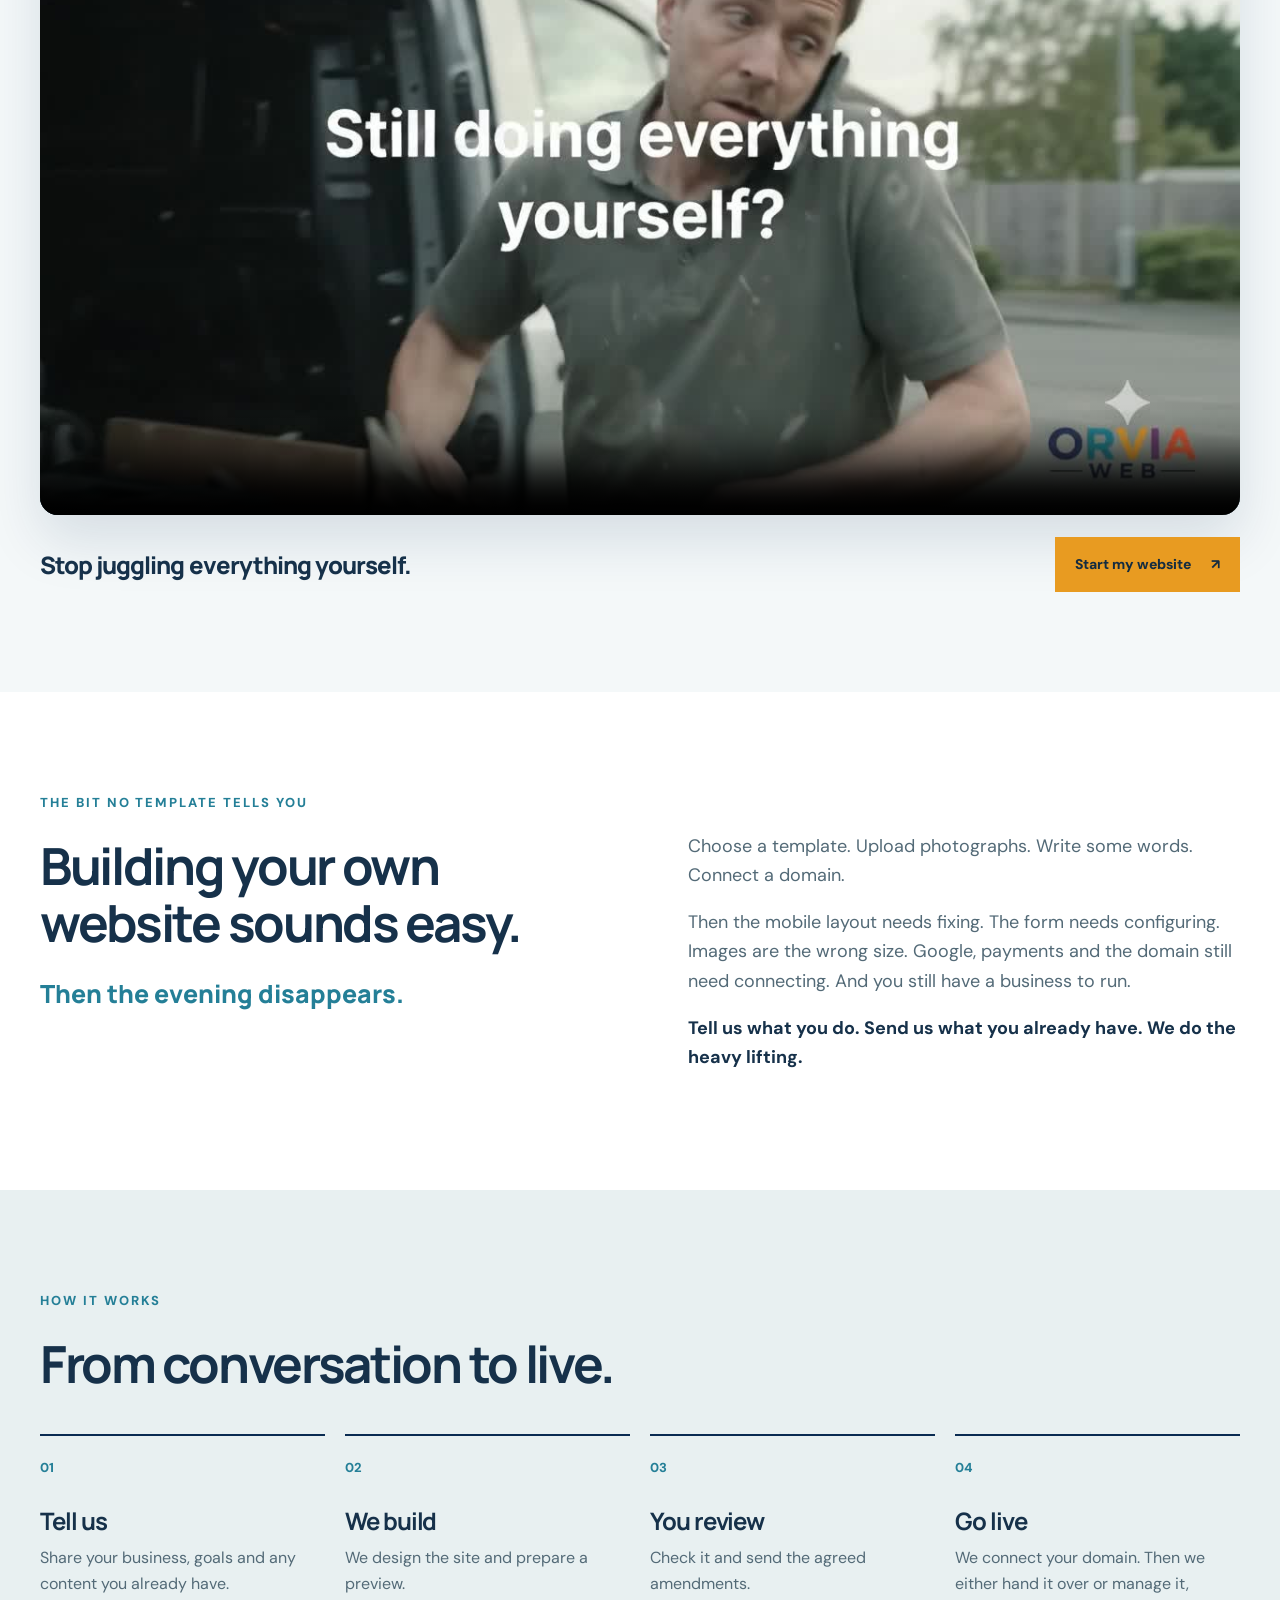
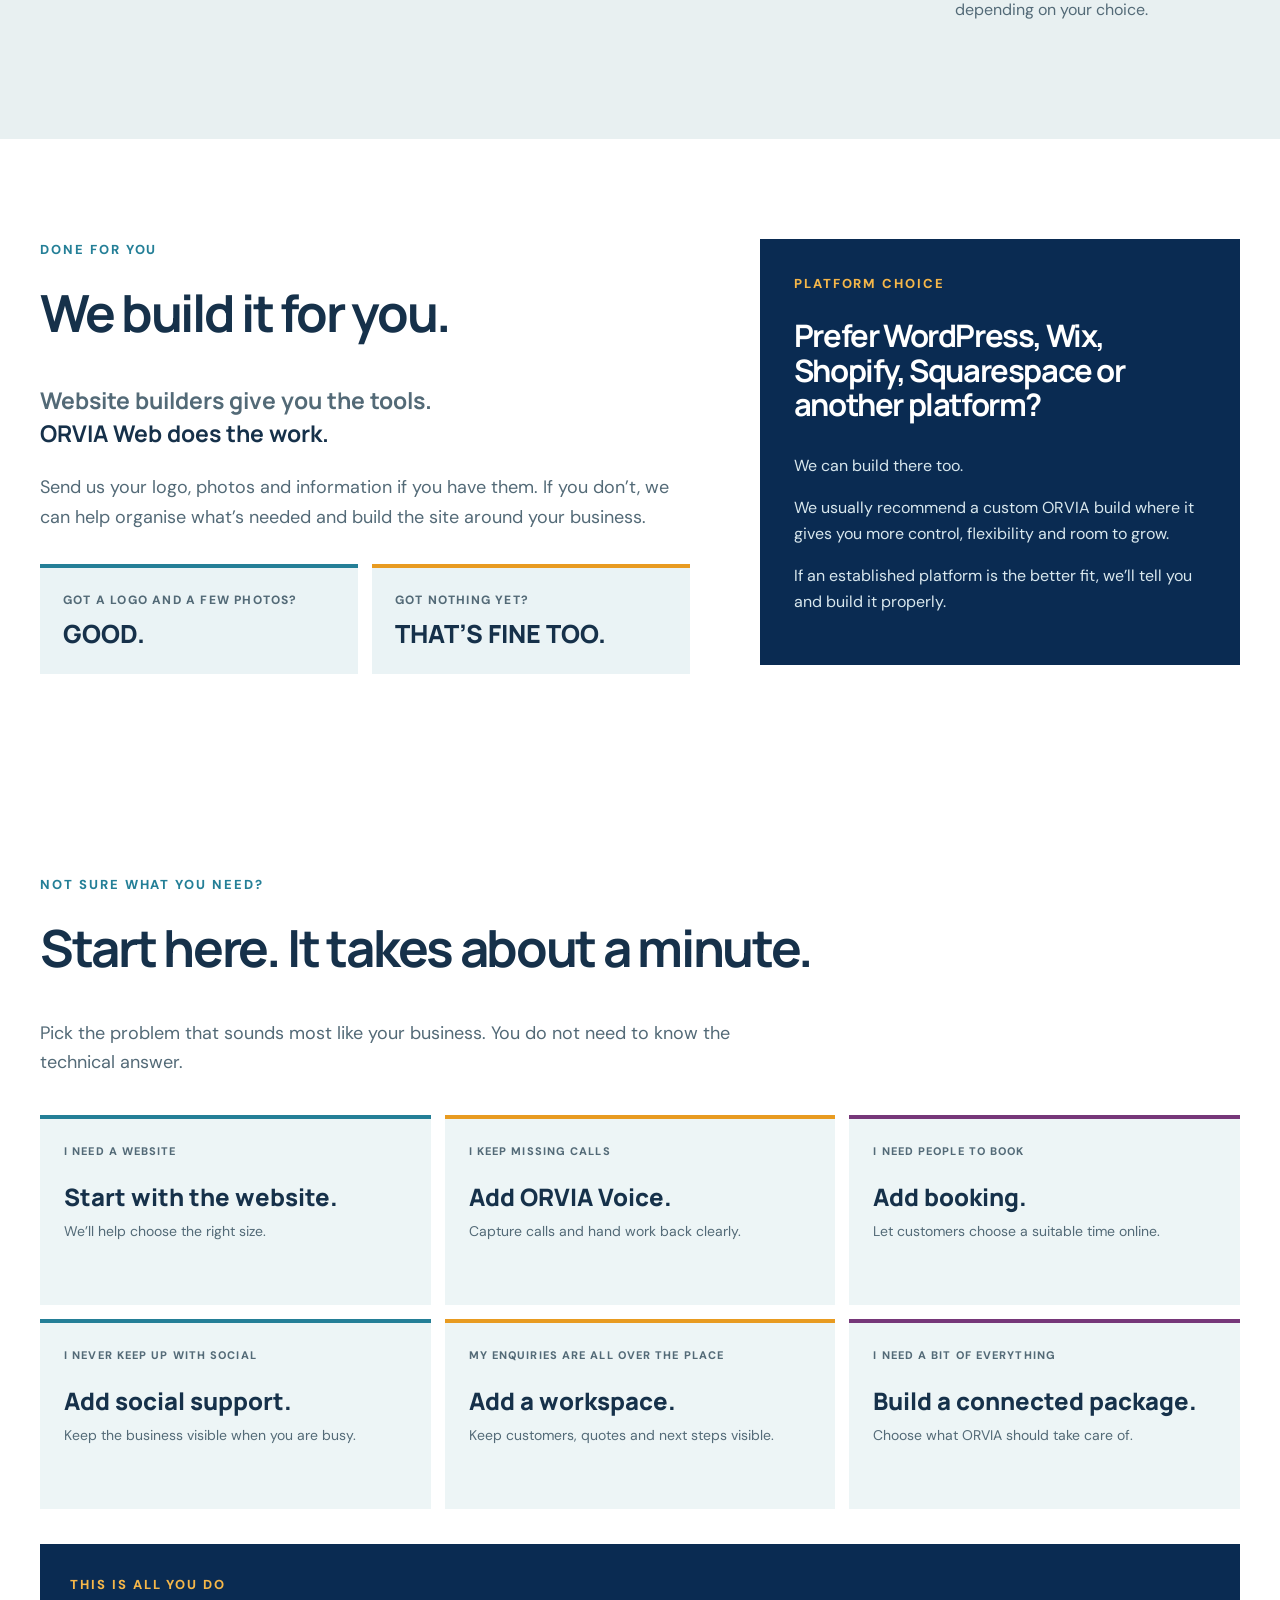
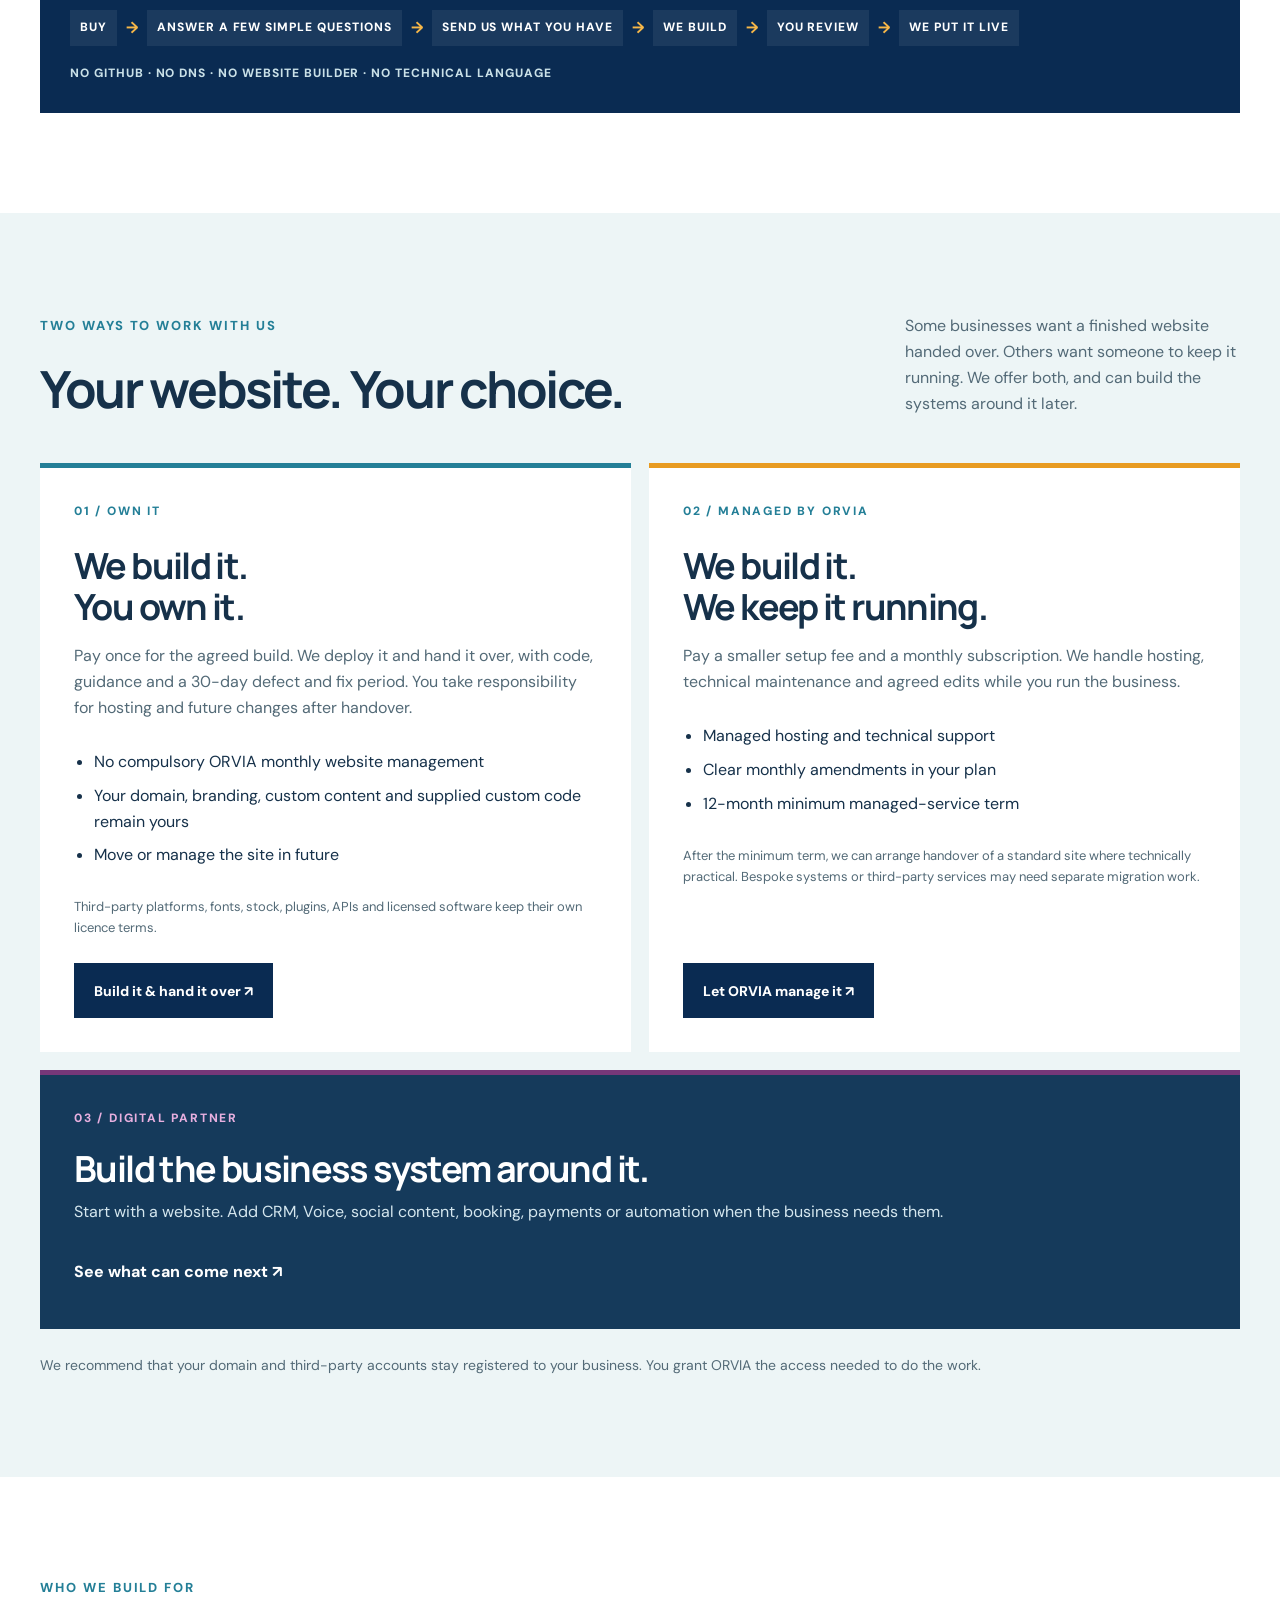
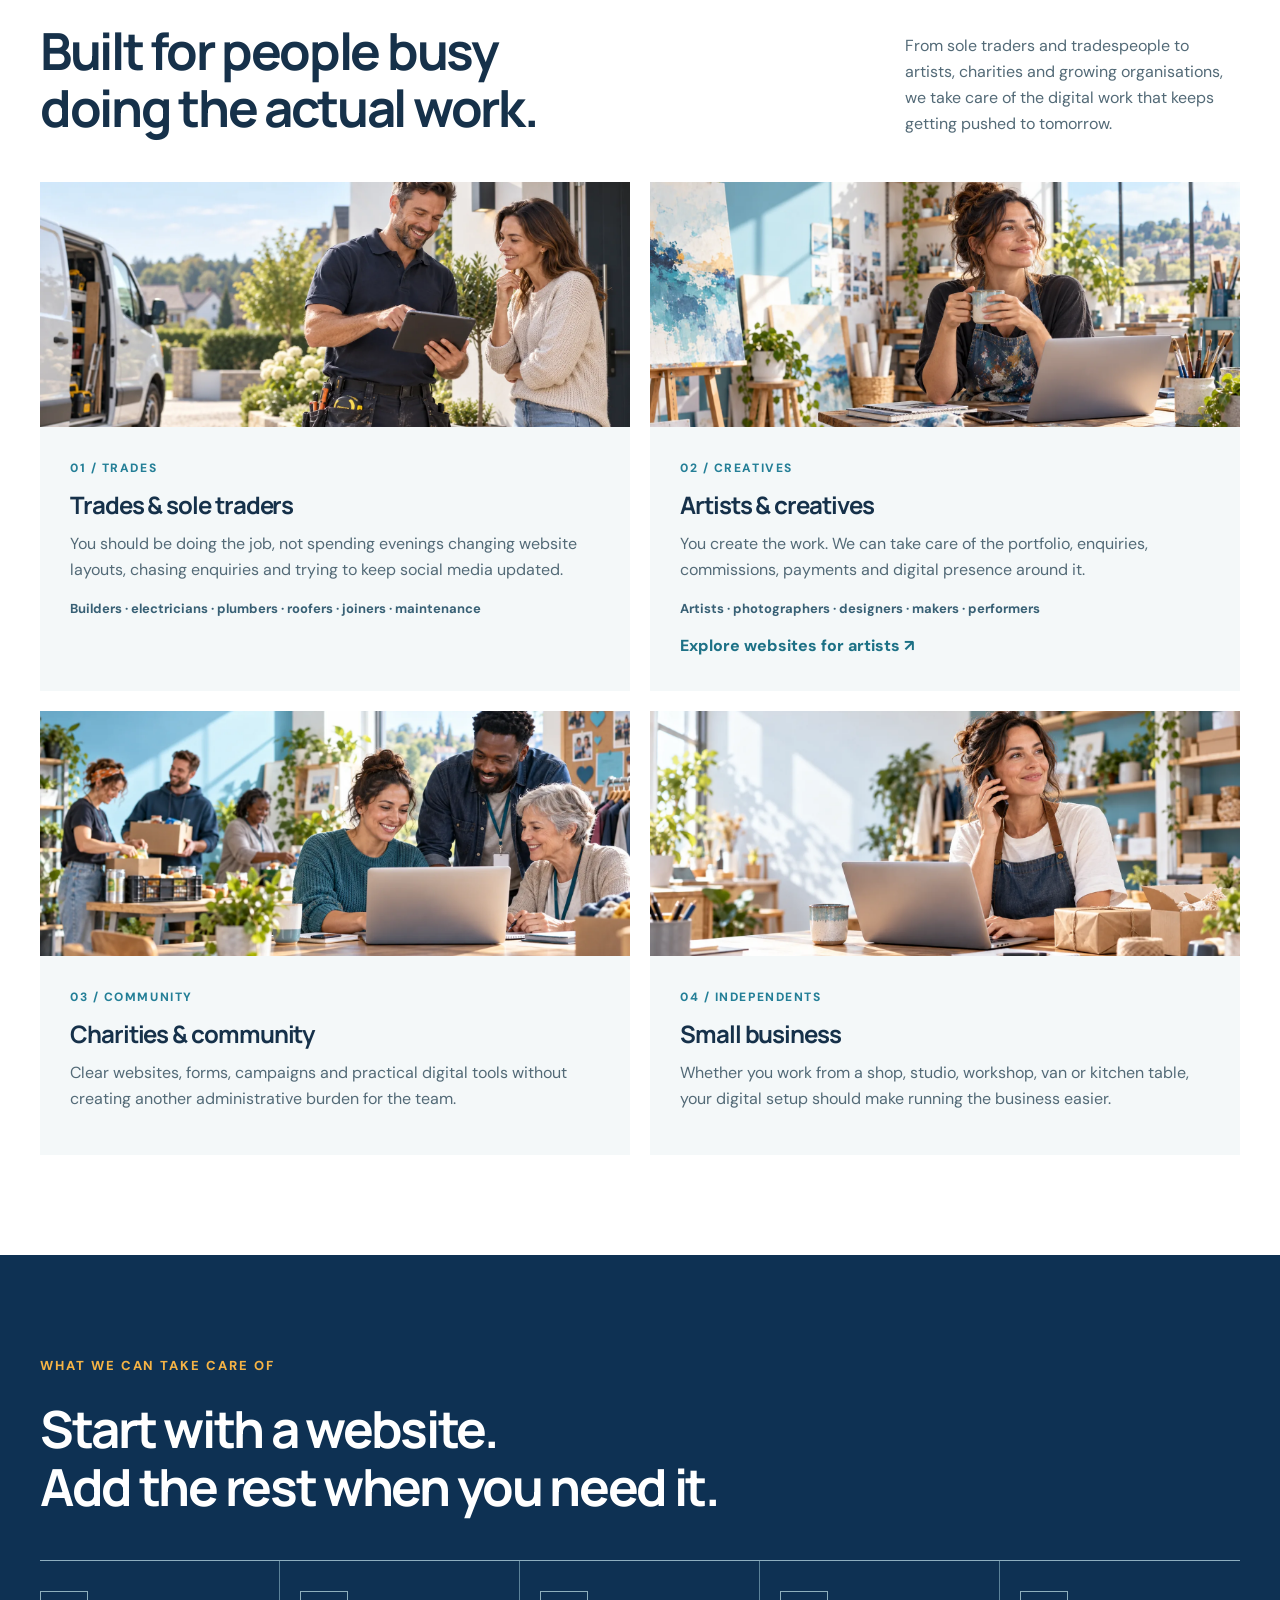
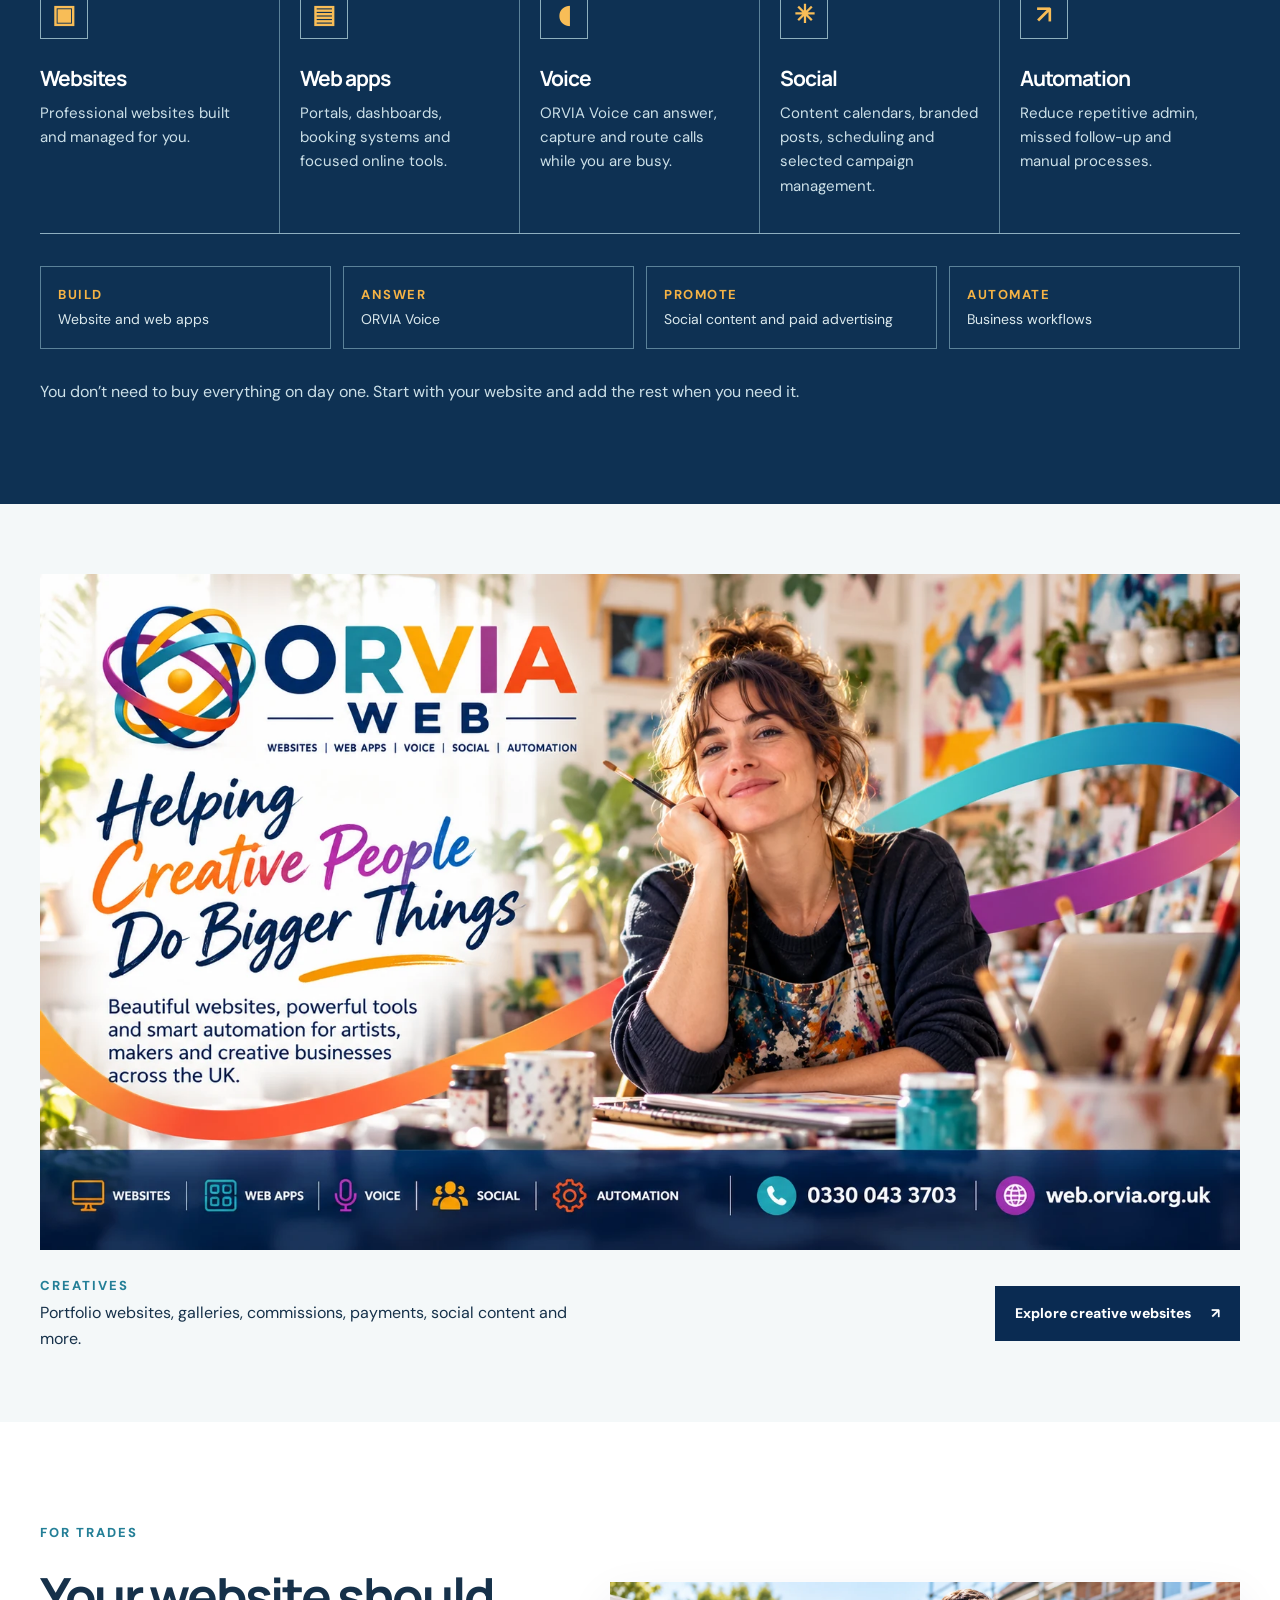
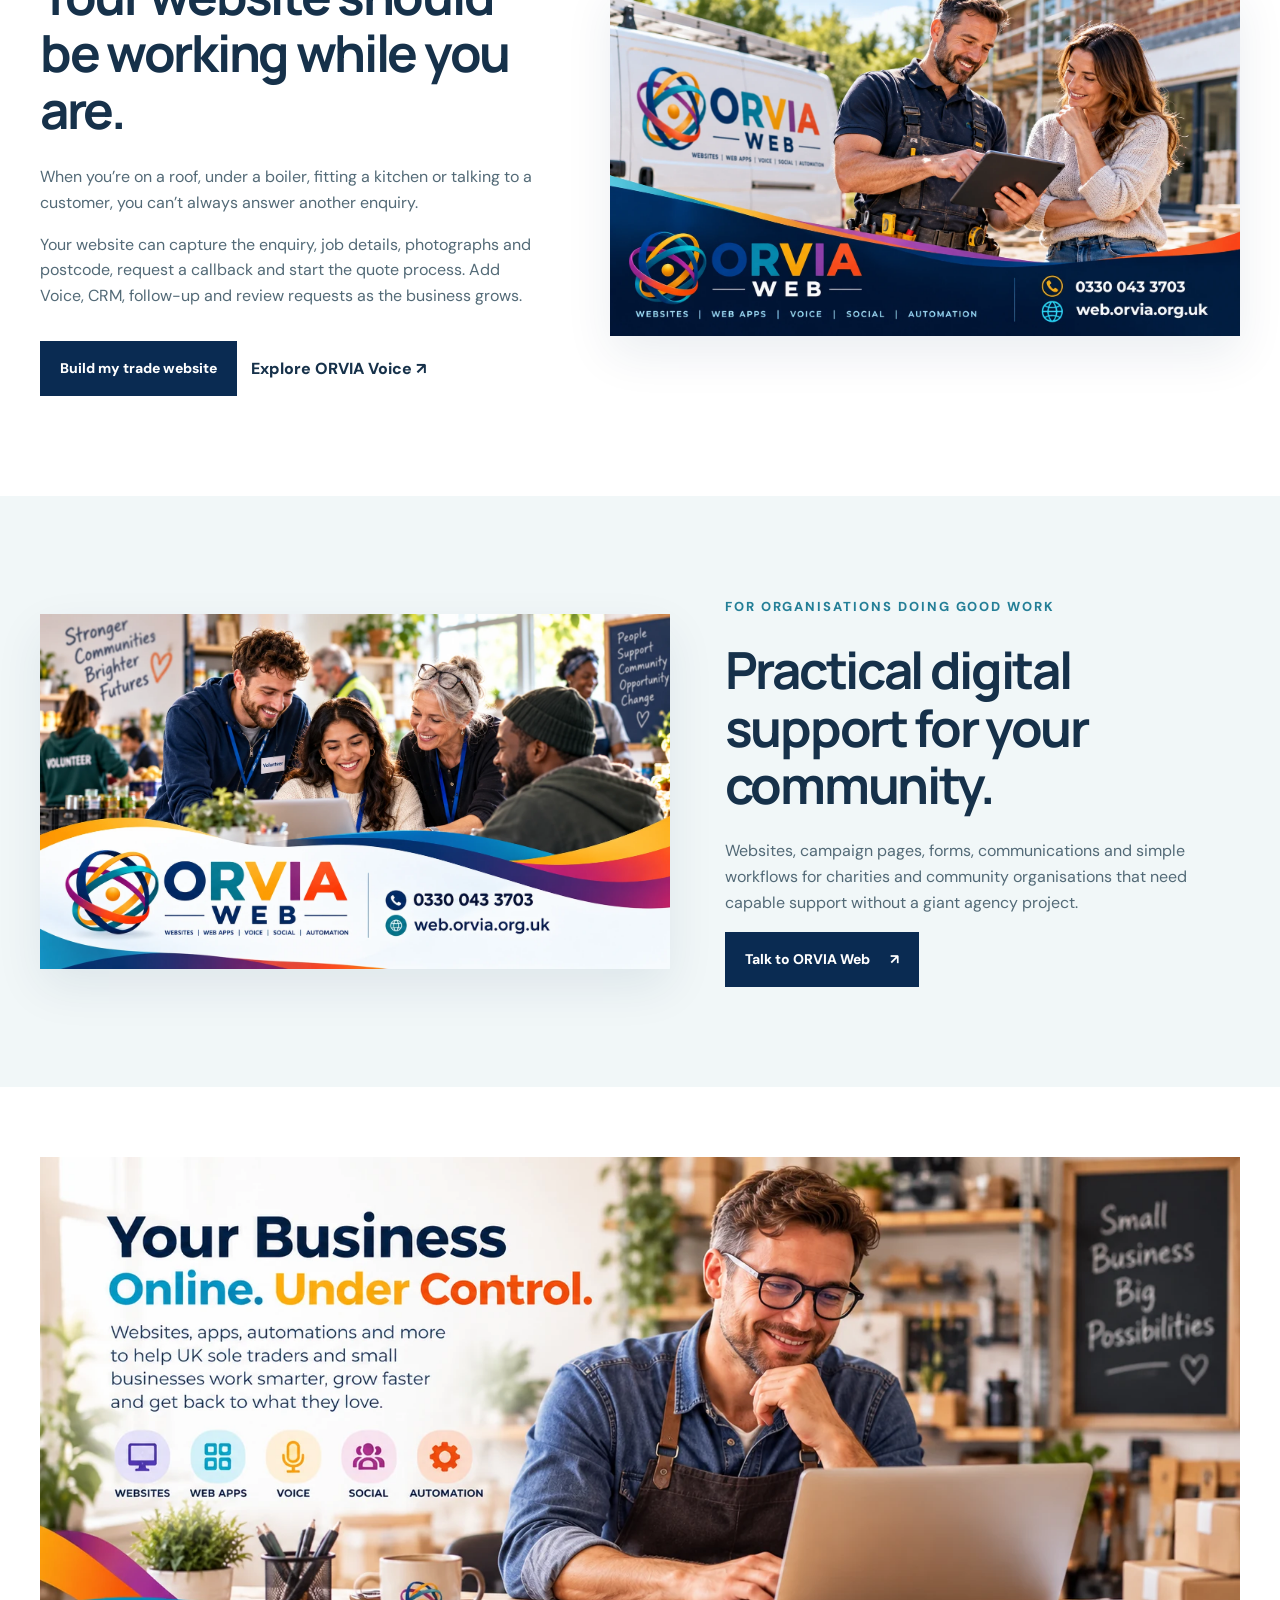
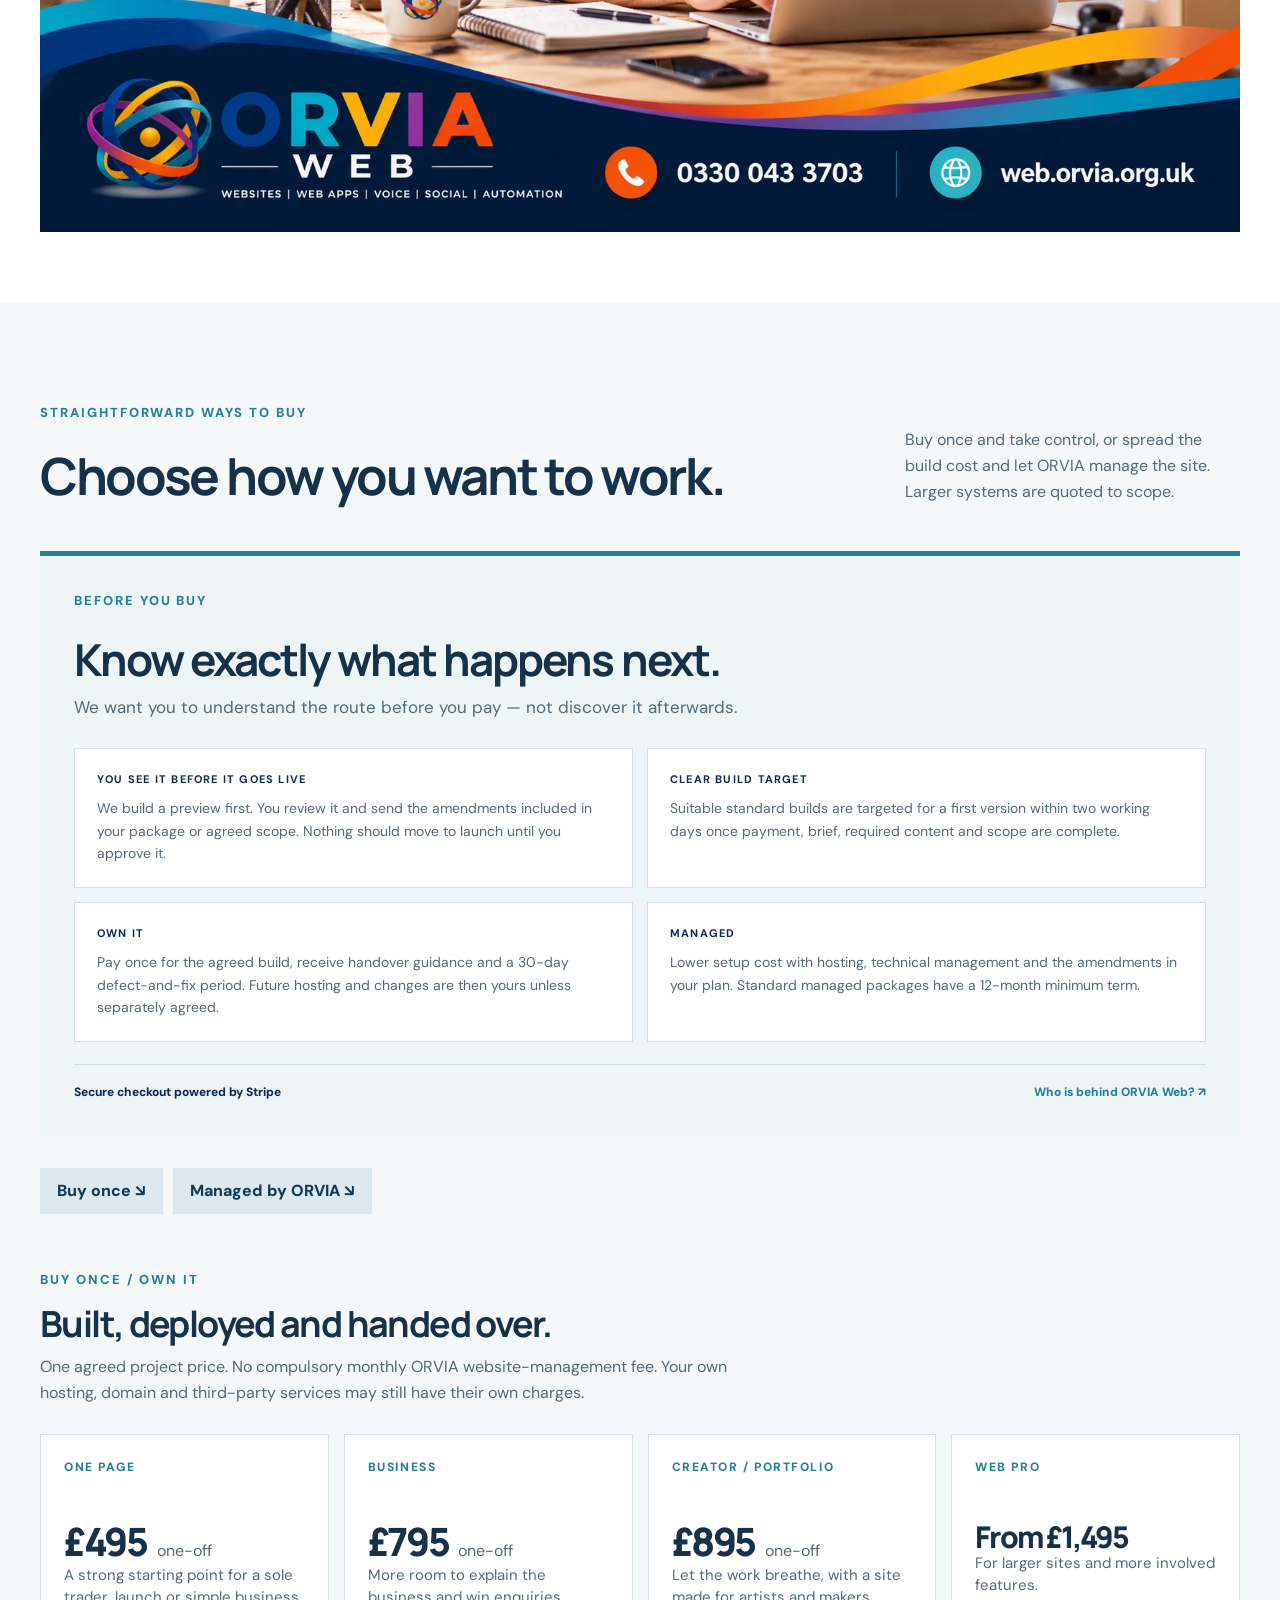
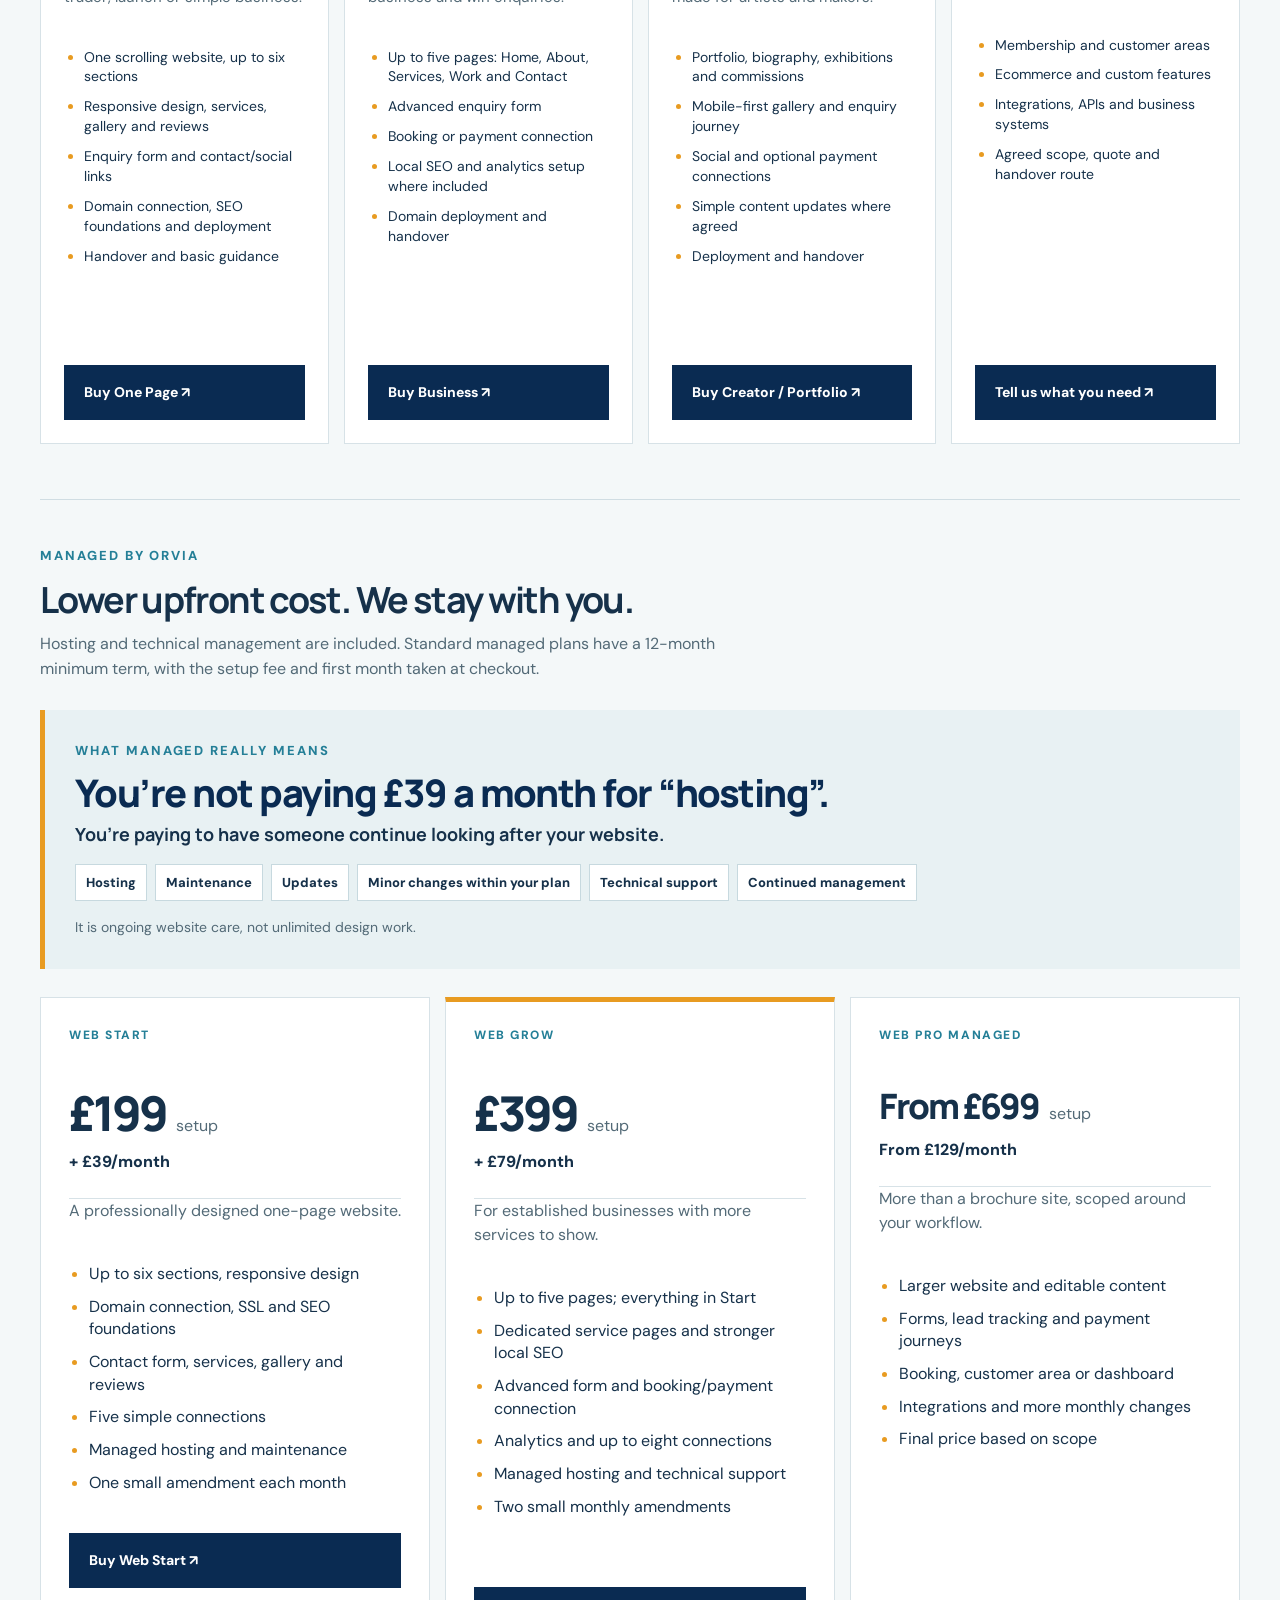
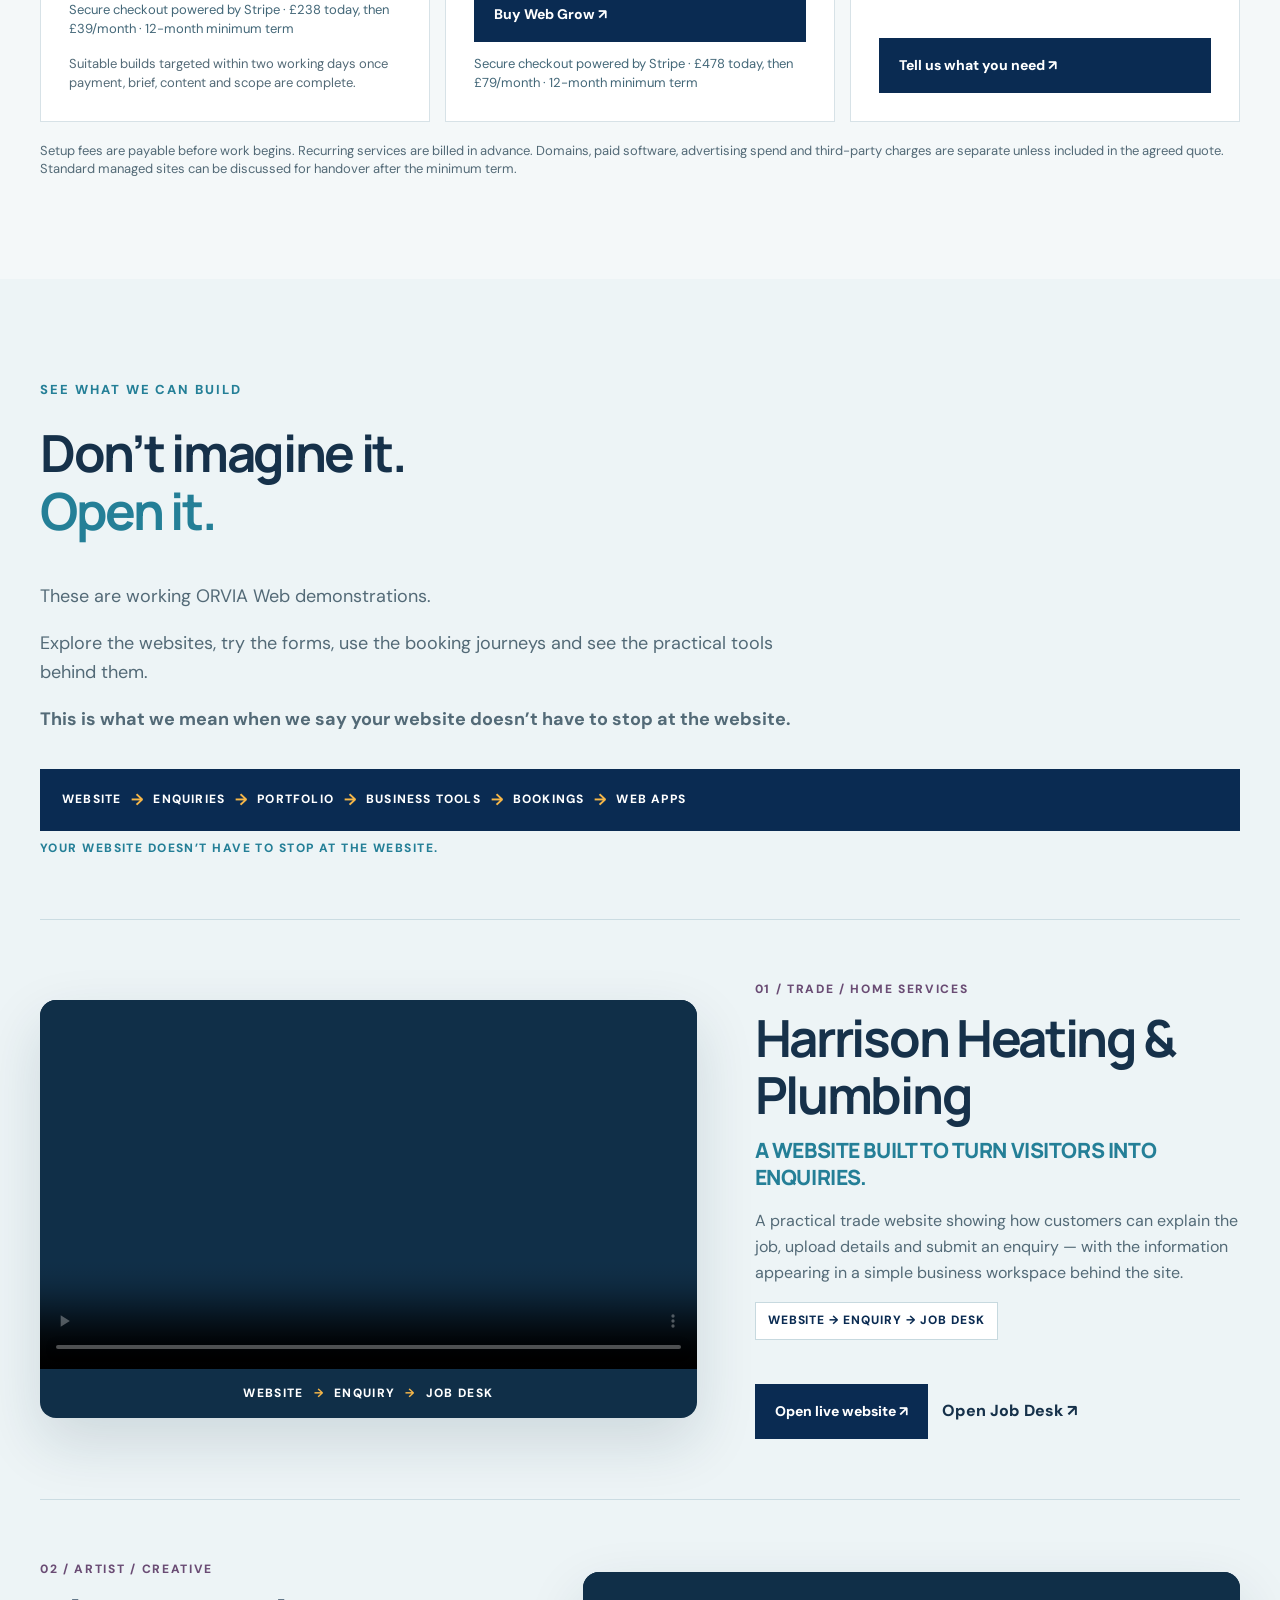
==== commit b6ba8793: "Align ORVIA Web homepage with current parent brand" ====
--- a/index.html
+++ b/index.html
@@ -2,7 +2,7 @@
 <html lang="en-GB">
 <head>
 <meta charset="utf-8"><meta name="viewport" content="width=device-width,initial-scale=1"><meta name="theme-color" content="#ffffff">
-<meta name="description" content="ORVIA Web builds and manages websites, web apps, Voice, social content and practical automation for busy UK businesses. Websites from £199 setup plus £39 per month.">
+<meta name="description" content="ORVIA Web builds and manages practical commercial websites and connected digital services for busy UK businesses.">
 <link rel="canonical" href="https://web.orvia.org.uk/">
 <meta property="og:type" content="website">
 <meta property="og:url" content="https://web.orvia.org.uk/">
@@ -15,22 +15,22 @@
 <meta name="twitter:description" content="Done-for-you websites and practical digital support for busy UK businesses.">
 <meta name="twitter:image" content="https://web.orvia.org.uk/media/orvia-video-poster.jpg">
 <title>ORVIA Web | You run the business. We'll take care of the web.</title>
-<link rel="icon" href="favicon.svg" type="image/svg+xml"><link rel="preconnect" href="https://fonts.googleapis.com"><link rel="preconnect" href="https://fonts.gstatic.com" crossorigin><link href="https://fonts.googleapis.com/css2?family=DM+Sans:wght@400;500;600;700&family=Manrope:wght@400;500;600;700;800&display=swap" rel="stylesheet"><link rel="stylesheet" href="style.css">
+<link rel="icon" href="favicon.svg" type="image/svg+xml"><link rel="preconnect" href="https://fonts.googleapis.com"><link rel="preconnect" href="https://fonts.gstatic.com" crossorigin><link href="https://fonts.googleapis.com/css2?family=DM+Sans:wght@400;500;600;700&family=Manrope:wght@400;500;600;700;800&display=swap" rel="stylesheet"><link rel="stylesheet" href="style.css"><link rel="stylesheet" href="estate-refresh-20260930.css">
 </head>
-<body>
+<body><div class="estate-bar"><div class="shell"><a href="https://orvia.org.uk"><strong>ORVIA OVERSIGHT</strong></a><span>Independent · Commercially useful · Human-supported</span><span class="estate-push">ORVIA Web is part of ORVIA Oversight Ltd</span></div></div>
 <a class="skip" href="#main">Skip to content</a>
 <header class="site-header"><div class="shell nav-wrap"><a class="brand" href="#top" aria-label="ORVIA Web homepage"><img src="images/orvia-web-logo.png" alt="ORVIA Web — Websites, Web Apps, Voice, Social, Automation" width="2048" height="682"></a><nav aria-label="Main navigation"><a href="#how-it-works">How it works</a><a href="#pricing">Pricing</a><a href="#showcase">Live demos</a><a href="trust/">Trust</a><a href="#connected">Connected services</a></nav><a class="header-cta" href="#contact">Start my website <span aria-hidden="true">↗</span></a></div></header>
 <main id="main">
-<section class="hero" id="top"><div class="shell hero-grid"><div class="hero-copy"><p class="eyebrow">ORVIA WEB · WE BUILD IT. YOU RUN THE BUSINESS.</p><h1>You run the business.<br><em>We’ll take care of the web.</em></h1><p class="lead">Websites, web apps and practical digital support for businesses that need the work done — without becoming their own web team.</p><div class="actions"><a class="button primary" href="#choices">Start my website <span aria-hidden="true">↗</span></a><a class="button secondary" href="#pricing">See pricing</a></div><a class="hero-showcase-link" href="#showcase">See what we can build ↘</a><div class="hero-contact"><a href="tel:03300433703">0330 043 3703</a><a href="mailto:web@orvia.org.uk">web@orvia.org.uk</a></div></div><div class="hero-image"><img src="images/owner.webp" alt="Small UK business owner working on a laptop in his workshop." width="1672" height="941" fetchpriority="high"></div></div></section>
+<section class="hero" id="top"><div class="shell hero-grid"><div class="hero-copy"><p class="eyebrow">ORVIA WEB · DIGITAL SUPPORT, DONE FOR YOU</p><h1>You run the business.<br><em>We’ll take care of the web.</em></h1><p class="lead">Professional websites, web apps, call handling, social content and practical automation for busy businesses that would rather run their business than spend evenings fighting with technology.</p><div class="actions"><a class="button primary" href="#choices">Start my website <span aria-hidden="true">↗</span></a><a class="button secondary" href="#pricing">See pricing</a></div><a class="hero-showcase-link" href="#showcase">See what we can build ↘</a><div class="hero-contact"><a href="tel:03300433703">0330 043 3703</a><a href="mailto:web@orvia.org.uk">web@orvia.org.uk</a></div></div><div class="hero-image"><img src="images/owner.webp" alt="Small UK business owner working on a laptop in his workshop." width="1672" height="941" fetchpriority="high"></div></div></section>
 <section class="trust-strip" aria-label="ORVIA Web trust and verification"><div class="shell trust-strip-grid">
 <div><span>UK REGISTERED COMPANY</span><strong>ORVIA Oversight Ltd · 16123685</strong></div>
 <div><span>VETERAN-FOUNDED</span><strong>Trust A Veteran® listed</strong></div>
 <div><span>ARMED FORCES</span><strong>Covenant signatory · ERS Bronze</strong></div>
 <a href="trust/">Trust &amp; transparency <span aria-hidden="true">↗</span></a>
 </div></section>
-<section class="video-section section" id="overview"><div class="shell narrow center"><p class="eyebrow">THE PROBLEM</p><h2>Your website should save time, not consume it.</h2><p class="section-lead">Calls. Paperwork. Customers. Social media. Your website.</p><p class="section-lead">Running a business already takes enough of your time.</p><h3>Let us handle the digital side.</h3></div><div class="shell"><div class="film-wrap"><video controls playsinline muted preload="metadata" poster="media/orvia-video-poster.jpg" width="1280" height="720" aria-label="ORVIA Web promotional film"><source src="media/orvia-web-film.mp4" type="video/mp4">Your browser does not support video playback.</video></div><div class="video-after"><p>Stop juggling everything yourself.</p><a class="button primary" href="#pricing">Start my website <span aria-hidden="true">↗</span></a></div></div></section>
-<section class="section story" id="story"><div class="shell story-grid"><div><p class="eyebrow">WHY DONE-FOR-YOU MATTERS</p><h2>A website builder gives you tools. It does not give you the evening back.</h2><p class="story-punch">Then the evening disappears.</p></div><div><p>Choose a template. Upload photographs. Write some words. Connect a domain.</p><p>Then the mobile layout needs fixing. The form needs configuring. Images are the wrong size. Google, payments and the domain still need connecting. And you still have a business to run.</p><p><strong>Tell us what you do. Send us what you already have. We do the heavy lifting.</strong></p></div></div></section><section class="section process" id="how-it-works"><div class="shell"><p class="eyebrow">How it works</p><h2>From conversation to live.</h2><div class="steps"><div><span>01</span><h3>Tell us</h3><p>Share your business, goals and any content you already have.</p></div><div><span>02</span><h3>We build</h3><p>We design the site and prepare a preview.</p></div><div><span>03</span><h3>You review</h3><p>Check it and send the agreed amendments.</p></div><div><span>04</span><h3>Go live</h3><p>We connect your domain. Then we either hand it over or manage it, depending on your choice.</p></div></div></div></section><section class="section build-for-you" id="we-build-it"><div class="shell build-grid"><div><p class="eyebrow">Done for you</p><h2>We build it for you.</h2><p class="build-lead">Website builders give you the tools.<br><strong>ORVIA Web does the work.</strong></p><p>Send us your logo, photos and information if you have them. If you don’t, we can help organise what’s needed and build the site around your business.</p><div class="build-scenarios"><div><span>GOT A LOGO AND A FEW PHOTOS?</span><strong>GOOD.</strong></div><div><span>GOT NOTHING YET?</span><strong>THAT’S FINE TOO.</strong></div></div></div><aside class="platform-note"><p class="eyebrow">Platform choice</p><h3>Prefer WordPress, Wix, Shopify, Squarespace or another platform?</h3><p>We can build there too.</p><p>We usually recommend a custom ORVIA build where it gives you more control, flexibility and room to grow.</p><p>If an established platform is the better fit, we’ll tell you and build it properly.</p></aside></div></section>
-<section class="section need-sieve" id="need-sieve"><div class="shell"><div class="sieve-heading"><p class="eyebrow">Not sure what you need?</p><h2>Start here. It takes about a minute.</h2><p>Pick the problem that sounds most like your business. You do not need to know the technical answer.</p></div><div class="sieve-grid"><a href="#pricing"><span>I NEED A WEBSITE</span><strong>Start with the website.</strong><small>We’ll help choose the right size.</small></a><a href="#connected"><span>I KEEP MISSING CALLS</span><strong>Add ORVIA Voice.</strong><small>Capture calls and hand work back clearly.</small></a><a href="#connected"><span>I NEED PEOPLE TO BOOK</span><strong>Add booking.</strong><small>Let customers choose a suitable time online.</small></a><a href="#connected"><span>I NEVER KEEP UP WITH SOCIAL</span><strong>Add social support.</strong><small>Keep the business visible when you are busy.</small></a><a href="#systems"><span>MY ENQUIRIES ARE ALL OVER THE PLACE</span><strong>Add a workspace.</strong><small>Keep customers, quotes and next steps visible.</small></a><a href="#package-builder"><span>I NEED A BIT OF EVERYTHING</span><strong>Build a connected package.</strong><small>Choose what ORVIA should take care of.</small></a></div><div class="simple-journey"><p class="eyebrow">WE HANDLE THE TECHNICAL LAYER</p><div><span>BUY</span><b>→</b><span>ANSWER A FEW SIMPLE QUESTIONS</span><b>→</b><span>SEND US WHAT YOU HAVE</span><b>→</b><span>WE BUILD</span><b>→</b><span>YOU REVIEW</span><b>→</b><span>WE PUT IT LIVE</span></div><p>NO GITHUB · NO DNS · NO WEBSITE BUILDER · NO TECHNICAL LANGUAGE</p></div></div></section><section class="section choices" id="choices"><div class="shell"><div class="section-heading"><div><p class="eyebrow">BUY THE BUILD OR KEEP US WITH YOU</p><h2>Two clear ways to work with ORVIA Web.</h2></div><p>Some businesses want a finished website handed over. Others want someone to keep it running. We offer both, and can build the systems around it later.</p></div><div class="choice-grid"><article><span>01 / OWN IT</span><h3>We build it.<br>You own it.</h3><p>Pay once for the agreed build. We deploy it and hand it over, with code, guidance and a 30-day defect and fix period. You take responsibility for hosting and future changes after handover.</p><ul><li>No compulsory ORVIA monthly website management</li><li>Your domain, branding, custom content and supplied custom code remain yours</li><li>Move or manage the site in future</li></ul><p class="choice-note">Third-party platforms, fonts, stock, plugins, APIs and licensed software keep their own licence terms.</p><a class="button dark" href="#buy-once">Build it &amp; hand it over ↗</a></article><article><span>02 / MANAGED BY ORVIA</span><h3>We build it.<br>We keep it running.</h3><p>Pay a smaller setup fee and a monthly subscription. We handle hosting, technical maintenance and agreed edits while you run the business.</p><ul><li>Managed hosting and technical support</li><li>Clear monthly amendments in your plan</li><li>12-month minimum managed-service term</li></ul><p class="choice-note">After the minimum term, we can arrange handover of a standard site where technically practical. Bespoke systems or third-party services may need separate migration work.</p><a class="button dark" href="#managed">Let ORVIA manage it ↗</a></article><article class="choice-growth"><span>03 / DIGITAL PARTNER</span><h3>Build the business system around it.</h3><p>Start with a website. Add CRM, Voice, social content, booking, payments or automation when the business needs them.</p><a class="inline" href="#systems">See what can come next ↗</a></article></div><p class="ownership-note">We recommend that your domain and third-party accounts stay registered to your business. You grant ORVIA the access needed to do the work.</p></div></section>
+<section class="video-section section" id="overview"><div class="shell narrow center"><p class="eyebrow">A little more time back</p><h2>Still doing everything yourself?</h2><p class="section-lead">Calls. Paperwork. Customers. Social media. Your website.</p><p class="section-lead">Running a business already takes enough of your time.</p><h3>Let us handle the digital side.</h3></div><div class="shell"><div class="film-wrap"><video controls playsinline muted preload="metadata" poster="media/orvia-video-poster.jpg" width="1280" height="720" aria-label="ORVIA Web promotional film"><source src="media/orvia-web-film.mp4" type="video/mp4">Your browser does not support video playback.</video></div><div class="video-after"><p>Stop juggling everything yourself.</p><a class="button primary" href="#pricing">Start my website <span aria-hidden="true">↗</span></a></div></div></section>
+<section class="section story" id="story"><div class="shell story-grid"><div><p class="eyebrow">The bit no template tells you</p><h2>Building your own website sounds easy.</h2><p class="story-punch">Then the evening disappears.</p></div><div><p>Choose a template. Upload photographs. Write some words. Connect a domain.</p><p>Then the mobile layout needs fixing. The form needs configuring. Images are the wrong size. Google, payments and the domain still need connecting. And you still have a business to run.</p><p><strong>Tell us what you do. Send us what you already have. We do the heavy lifting.</strong></p></div></div></section><section class="section process" id="how-it-works"><div class="shell"><p class="eyebrow">How it works</p><h2>From conversation to live.</h2><div class="steps"><div><span>01</span><h3>Tell us</h3><p>Share your business, goals and any content you already have.</p></div><div><span>02</span><h3>We build</h3><p>We design the site and prepare a preview.</p></div><div><span>03</span><h3>You review</h3><p>Check it and send the agreed amendments.</p></div><div><span>04</span><h3>Go live</h3><p>We connect your domain. Then we either hand it over or manage it, depending on your choice.</p></div></div></div></section><section class="section build-for-you" id="we-build-it"><div class="shell build-grid"><div><p class="eyebrow">Done for you</p><h2>We build it for you.</h2><p class="build-lead">Website builders give you the tools.<br><strong>ORVIA Web does the work.</strong></p><p>Send us your logo, photos and information if you have them. If you don’t, we can help organise what’s needed and build the site around your business.</p><div class="build-scenarios"><div><span>GOT A LOGO AND A FEW PHOTOS?</span><strong>GOOD.</strong></div><div><span>GOT NOTHING YET?</span><strong>THAT’S FINE TOO.</strong></div></div></div><aside class="platform-note"><p class="eyebrow">Platform choice</p><h3>Prefer WordPress, Wix, Shopify, Squarespace or another platform?</h3><p>We can build there too.</p><p>We usually recommend a custom ORVIA build where it gives you more control, flexibility and room to grow.</p><p>If an established platform is the better fit, we’ll tell you and build it properly.</p></aside></div></section>
+<section class="section need-sieve" id="need-sieve"><div class="shell"><div class="sieve-heading"><p class="eyebrow">Not sure what you need?</p><h2>Start here. It takes about a minute.</h2><p>Pick the problem that sounds most like your business. You do not need to know the technical answer.</p></div><div class="sieve-grid"><a href="#pricing"><span>I NEED A WEBSITE</span><strong>Start with the website.</strong><small>We’ll help choose the right size.</small></a><a href="#connected"><span>I KEEP MISSING CALLS</span><strong>Add ORVIA Voice.</strong><small>Capture calls and hand work back clearly.</small></a><a href="#connected"><span>I NEED PEOPLE TO BOOK</span><strong>Add booking.</strong><small>Let customers choose a suitable time online.</small></a><a href="#connected"><span>I NEVER KEEP UP WITH SOCIAL</span><strong>Add social support.</strong><small>Keep the business visible when you are busy.</small></a><a href="#systems"><span>MY ENQUIRIES ARE ALL OVER THE PLACE</span><strong>Add a workspace.</strong><small>Keep customers, quotes and next steps visible.</small></a><a href="#package-builder"><span>I NEED A BIT OF EVERYTHING</span><strong>Build a connected package.</strong><small>Choose what ORVIA should take care of.</small></a></div><div class="simple-journey"><p class="eyebrow">This is all you do</p><div><span>BUY</span><b>→</b><span>ANSWER A FEW SIMPLE QUESTIONS</span><b>→</b><span>SEND US WHAT YOU HAVE</span><b>→</b><span>WE BUILD</span><b>→</b><span>YOU REVIEW</span><b>→</b><span>WE PUT IT LIVE</span></div><p>NO GITHUB · NO DNS · NO WEBSITE BUILDER · NO TECHNICAL LANGUAGE</p></div></div></section><section class="section choices" id="choices"><div class="shell"><div class="section-heading"><div><p class="eyebrow">Two ways to work with us</p><h2>Your website. Your choice.</h2></div><p>Some businesses want a finished website handed over. Others want someone to keep it running. We offer both, and can build the systems around it later.</p></div><div class="choice-grid"><article><span>01 / OWN IT</span><h3>We build it.<br>You own it.</h3><p>Pay once for the agreed build. We deploy it and hand it over, with code, guidance and a 30-day defect and fix period. You take responsibility for hosting and future changes after handover.</p><ul><li>No compulsory ORVIA monthly website management</li><li>Your domain, branding, custom content and supplied custom code remain yours</li><li>Move or manage the site in future</li></ul><p class="choice-note">Third-party platforms, fonts, stock, plugins, APIs and licensed software keep their own licence terms.</p><a class="button dark" href="#buy-once">Build it &amp; hand it over ↗</a></article><article><span>02 / MANAGED BY ORVIA</span><h3>We build it.<br>We keep it running.</h3><p>Pay a smaller setup fee and a monthly subscription. We handle hosting, technical maintenance and agreed edits while you run the business.</p><ul><li>Managed hosting and technical support</li><li>Clear monthly amendments in your plan</li><li>12-month minimum managed-service term</li></ul><p class="choice-note">After the minimum term, we can arrange handover of a standard site where technically practical. Bespoke systems or third-party services may need separate migration work.</p><a class="button dark" href="#managed">Let ORVIA manage it ↗</a></article><article class="choice-growth"><span>03 / DIGITAL PARTNER</span><h3>Build the business system around it.</h3><p>Start with a website. Add CRM, Voice, social content, booking, payments or automation when the business needs them.</p><a class="inline" href="#systems">See what can come next ↗</a></article></div><p class="ownership-note">We recommend that your domain and third-party accounts stay registered to your business. You grant ORVIA the access needed to do the work.</p></div></section>
 <section class="section sectors" id="sectors"><div class="shell"><div class="section-heading"><div><p class="eyebrow">Who we build for</p><h2>Built for people busy<br>doing the actual work.</h2></div><p>From sole traders and tradespeople to artists, charities and growing organisations, we take care of the digital work that keeps getting pushed to tomorrow.</p></div><div class="sector-grid"><article class="sector-card"><img src="images/trade.webp" alt="Tradesman discussing work with a customer beside his work van." width="1672" height="941" loading="lazy"><div><span>01 / TRADES</span><h3>Trades & sole traders</h3><p>You should be doing the job, not spending evenings changing website layouts, chasing enquiries and trying to keep social media updated.</p><small>Builders · electricians · plumbers · roofers · joiners · maintenance</small></div></article><article class="sector-card"><img src="images/creative.webp" alt="Independent artist working from a bright creative studio." width="1672" height="941" loading="lazy"><div><span>02 / CREATIVES</span><h3>Artists & creatives</h3><p>You create the work. We can take care of the portfolio, enquiries, commissions, payments and digital presence around it.</p><small>Artists · photographers · designers · makers · performers</small><a class="sector-link" href="artists/">Explore websites for artists ↗</a></div></article><article class="sector-card"><img src="images/community.webp" alt="Charity and community volunteers working together around a laptop." width="1672" height="941" loading="lazy"><div><span>03 / COMMUNITY</span><h3>Charities & community</h3><p>Clear websites, forms, campaigns and practical digital tools without creating another administrative burden for the team.</p></div></article><article class="sector-card"><img src="images/small-business.webp" alt="Small business owner managing her business from a laptop." width="1672" height="941" loading="lazy"><div><span>04 / INDEPENDENTS</span><h3>Small business</h3><p>Whether you work from a shop, studio, workshop, van or kitchen table, your digital setup should make running the business easier.</p></div></article></div></div></section>
 <section class="section services" id="services"><div class="shell"><p class="eyebrow">What we can take care of</p><h2>Start with a website.<br>Add the rest when you need it.</h2><div class="service-grid"><article><span class="service-icon">▣</span><h3>Websites</h3><p>Professional websites built and managed for you.</p></article><article><span class="service-icon">▤</span><h3>Web apps</h3><p>Portals, dashboards, booking systems and focused online tools.</p></article><article><span class="service-icon">◖</span><h3>Voice</h3><p>ORVIA Voice can answer, capture and route calls while you are busy.</p></article><article><span class="service-icon">✳</span><h3>Social</h3><p>Content calendars, branded posts, scheduling and selected campaign management.</p></article><article><span class="service-icon">↗</span><h3>Automation</h3><p>Reduce repetitive admin, missed follow-up and manual processes.</p></article></div><div class="service-journey" aria-label="Optional services"><div><strong>Build</strong><span>Website and web apps</span></div><div><strong>Answer</strong><span>ORVIA Voice</span></div><div><strong>Promote</strong><span>Social content and paid advertising</span></div><div><strong>Automate</strong><span>Business workflows</span></div></div><p class="services-end">You don’t need to buy everything on day one. Start with your website and add the rest when you need it.</p></div></section>
 <section class="visual-band"><div class="shell"><img src="images/branded-creative.webp" alt="ORVIA Web graphic: Helping Creative People Do Bigger Things." width="1672" height="941" loading="lazy"><div class="visual-caption"><div><p class="eyebrow">Creatives</p><p>Portfolio websites, galleries, commissions, payments, social content and more.</p></div><a class="button dark" href="artists/">Explore creative websites <span aria-hidden="true">↗</span></a></div></div></section>
@@ -116,7 +116,7 @@
 
 <section class="section contact" id="contact"><div class="shell"><div class="contact-heading"><div><p class="eyebrow">Contact us</p><h2>Talk to ORVIA Web.</h2><p>Tell us a little about what you need. We’ll reply to discuss the right route.</p><div class="contact-links"><a href="tel:03300433703">0330 043 3703 ↗</a><a href="mailto:web@orvia.org.uk">web@orvia.org.uk ↗</a><a href="https://web.orvia.org.uk/">web.orvia.org.uk ↗</a></div><div class="contact-buttons"><a class="button primary" href="tel:03300433703">Call us</a><a class="button outline" href="mailto:web@orvia.org.uk">Email us</a><a class="button outline" href="#pricing">Start my website</a></div></div><form id="enquiry-form"><div class="field-row"><label>Name<input name="name" autocomplete="name" required></label><label>Business name<input name="business" autocomplete="organization"></label></div><div class="field-row"><label>Email<input name="email" type="email" autocomplete="email" required></label><label>Telephone<input name="phone" type="tel" autocomplete="tel"></label></div><label>What do you need?<select name="interest" required><option value="">Choose one</option><option>Website</option><option>Web App</option><option>Voice</option><option>Social</option><option>Paid Advertising</option><option>Automation</option><option>Branding</option><option>Not Sure Yet</option></select></label><label>Message<textarea name="message" rows="4" required></textarea></label><button class="button primary" type="submit">Send enquiry <span aria-hidden="true">↗</span></button><p class="form-status" id="enquiry-status" role="status" aria-live="polite"></p><p class="form-note">Your enquiry is sent securely to ORVIA Web. We’ll reply using the details you provide.</p></form></div></div></section>
 </main>
-<footer><div class="shell footer-grid"><div><a href="#top" aria-label="ORVIA Web homepage"><img class="footer-logo" src="images/orvia-web-logo.png" alt="ORVIA Web — Websites, Web Apps, Voice, Social, Automation" width="2048" height="682"></a><p>You run the business. We’ll take care of the web.</p><p class="footer-services">Websites | Web Apps | Voice | Social | Automation</p></div><div><h3>Get in touch</h3><a href="tel:03300433703">0330 043 3703</a><a href="mailto:web@orvia.org.uk">web@orvia.org.uk</a><a href="https://web.orvia.org.uk/">web.orvia.org.uk</a></div><div><h3>Explore</h3><a href="trust/">Trust &amp; Transparency</a><a href="https://orvia.org.uk/" target="_blank" rel="noopener noreferrer">ORVIA Oversight</a><a href="https://orvia.org.uk/privacy" target="_blank" rel="noopener noreferrer">Privacy</a><a href="https://orvia.org.uk/terms" target="_blank" rel="noopener noreferrer">Terms</a><a href="https://orvia.org.uk/accessibility" target="_blank" rel="noopener noreferrer">Accessibility</a><a href="#contact">Contact</a></div></div><div class="shell legal">ORVIA Web is a service of ORVIA Oversight Ltd. Company No. 16123685 · ICO Registration ZC152311 · Veteran-founded · Armed Forces Covenant signatory · Defence Employer Recognition Scheme Bronze Award <button type="button" id="cookie-settings-open">Cookie settings</button></div><div class="orvia-footer-trust" style="margin-top:18px;padding-top:16px;border-top:1px solid rgba(127,127,127,.22);display:flex;flex-wrap:wrap;gap:8px 16px;align-items:center;font-size:.82rem">
+<section class="estate-founder-film"><div class="shell estate-film-grid"><div><p class="eyebrow">WHY ORVIA WEB EXISTS</p><h2>A website is not finished until a customer can actually do something.</h2><p>ORVIA Web was built for small organisations that need a commercially useful site, clear ownership and a working next action — without spending their evenings managing the technology themselves.</p><a class="button secondary" href="https://orvia.org.uk/why-orvia">Read the ORVIA story</a></div><div class="estate-film-card"><img src="https://orvia.org.uk/assets/orvia-logo.png" alt="ORVIA Oversight"><span>FOUNDER FILM</span><strong>New founder film coming next</strong><small>John McGill · Founder · ORVIA Oversight Ltd</small></div></div></section><footer><div class="shell footer-grid"><div><a href="#top" aria-label="ORVIA Web homepage"><img class="footer-logo" src="images/orvia-web-logo.png" alt="ORVIA Web — Websites, Web Apps, Voice, Social, Automation" width="2048" height="682"></a><p>You run the business. We’ll take care of the web.</p><p class="footer-services">Websites | Web Apps | Voice | Social | Automation</p></div><div><h3>Get in touch</h3><a href="tel:03300433703">0330 043 3703</a><a href="mailto:web@orvia.org.uk">web@orvia.org.uk</a><a href="https://web.orvia.org.uk/">web.orvia.org.uk</a></div><div><h3>Explore</h3><a href="trust/">Trust &amp; Transparency</a><a href="https://orvia.org.uk/" target="_blank" rel="noopener noreferrer">ORVIA Oversight</a><a href="https://orvia.org.uk/privacy" target="_blank" rel="noopener noreferrer">Privacy</a><a href="https://orvia.org.uk/terms" target="_blank" rel="noopener noreferrer">Terms</a><a href="https://orvia.org.uk/accessibility" target="_blank" rel="noopener noreferrer">Accessibility</a><a href="#contact">Contact</a></div></div><div class="shell legal">ORVIA Web is a service of ORVIA Oversight Ltd. Company No. 16123685 · ICO Registration ZC152311 · Veteran-founded · Armed Forces Covenant signatory · Defence Employer Recognition Scheme Bronze Award <button type="button" id="cookie-settings-open">Cookie settings</button></div><div class="orvia-footer-trust" style="margin-top:18px;padding-top:16px;border-top:1px solid rgba(127,127,127,.22);display:flex;flex-wrap:wrap;gap:8px 16px;align-items:center;font-size:.82rem">
   <strong>Verified trust:</strong>
   <a href="https://orvia.org.uk/veterans">Armed Forces Covenant</a>
   <a href="https://orvia.org.uk/veterans">ERS Bronze</a>
